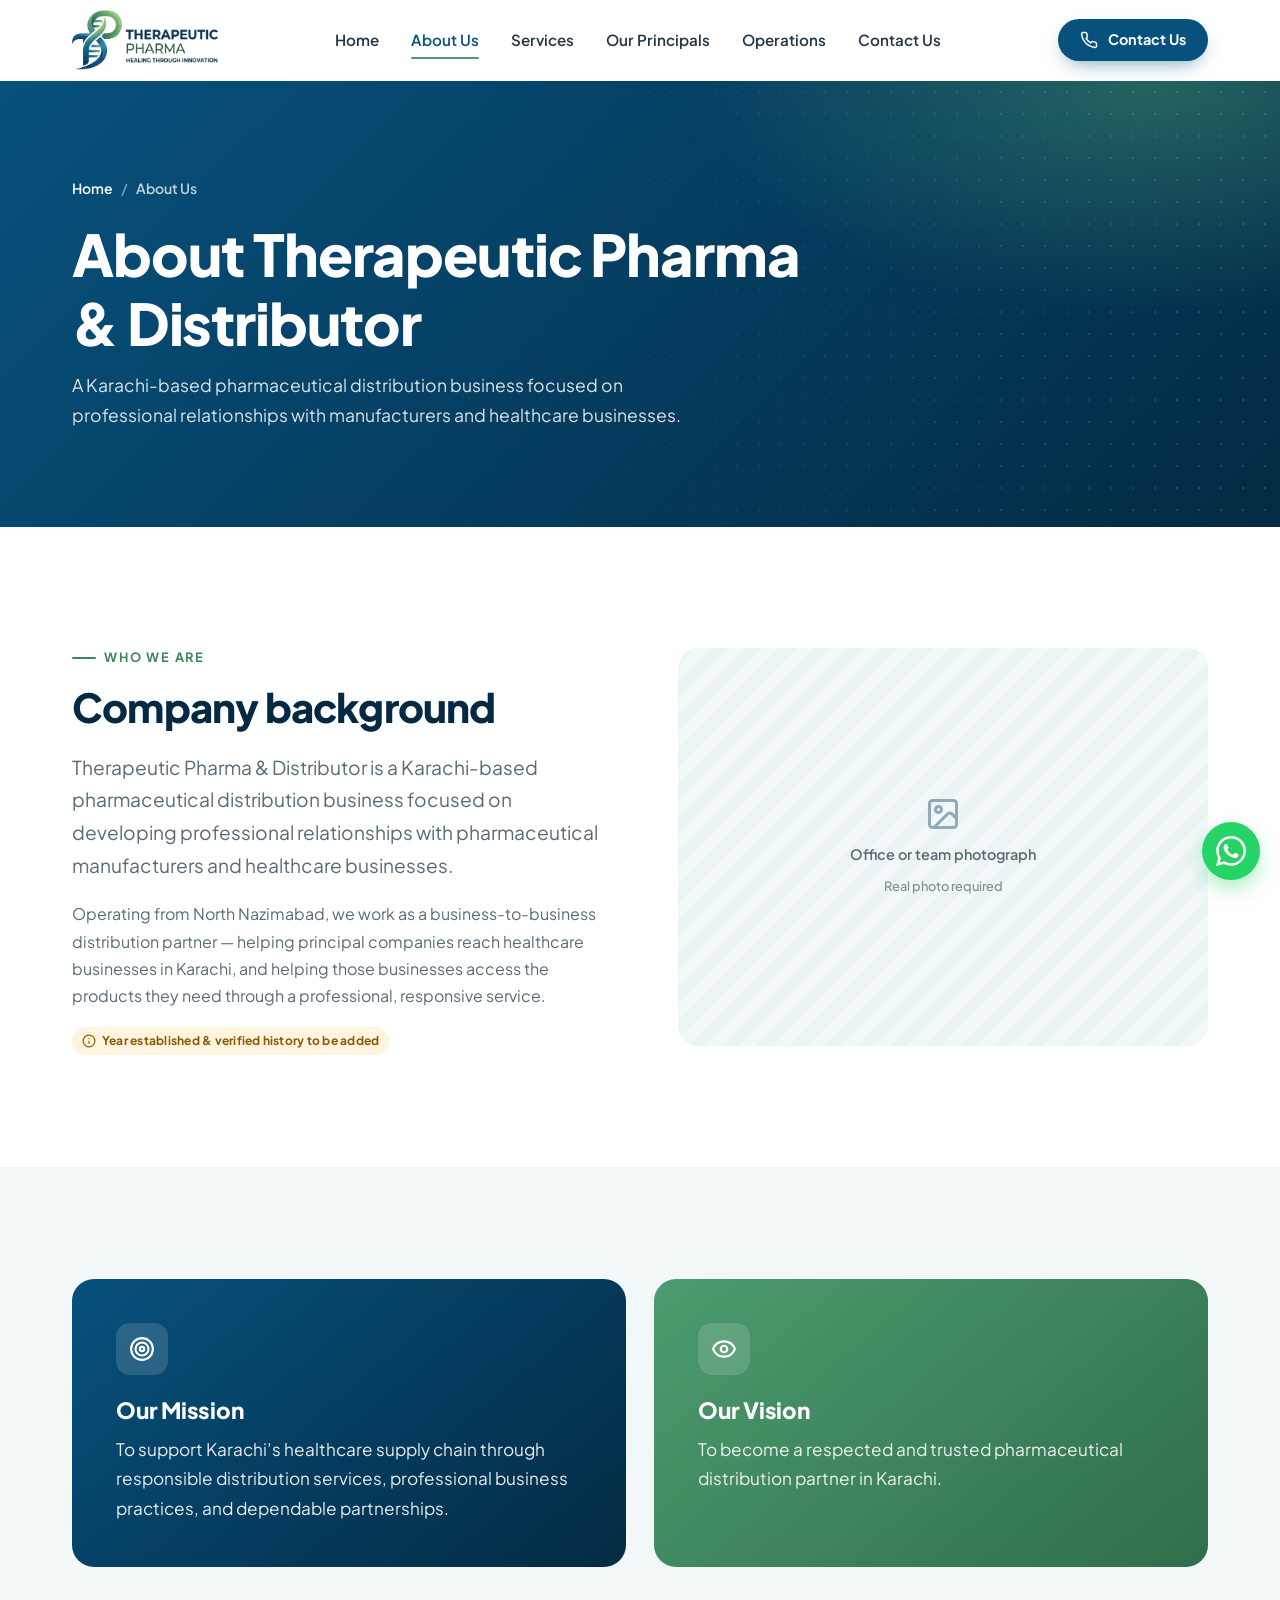
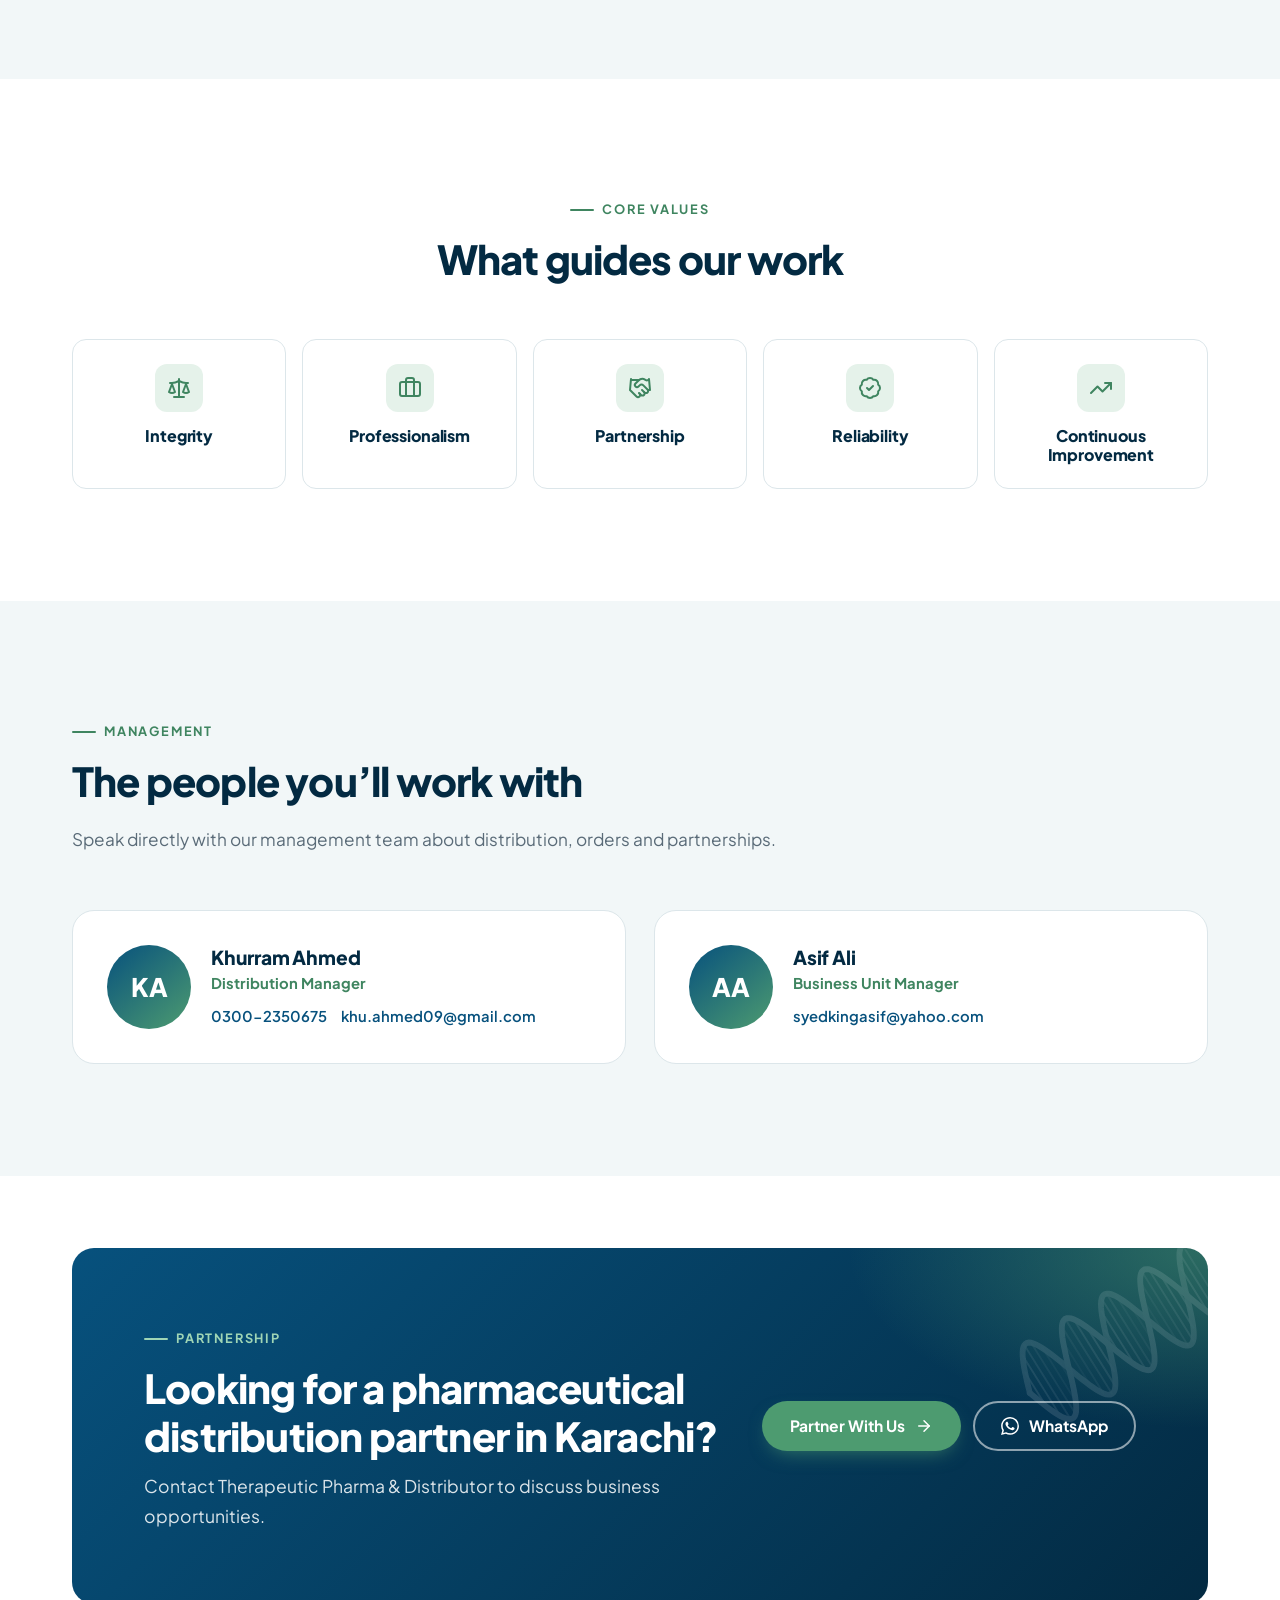
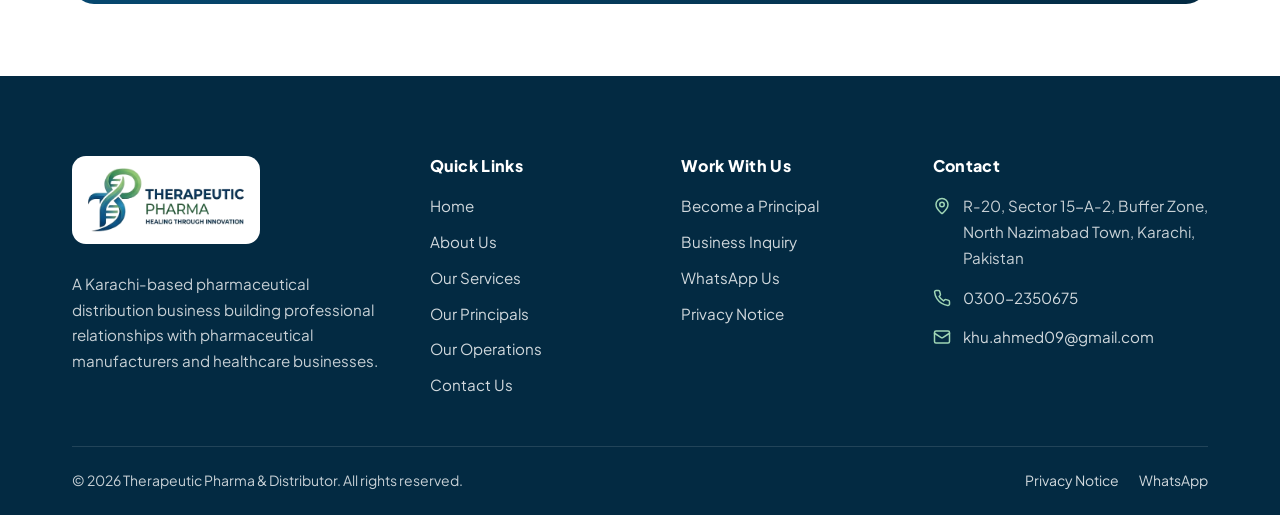
==== about.html @ 0d650dc0 "Initial website for Therapeutic Pharma & Distributor Co-Authored-By: Claude Opus 5.5 <noreply@anthro" ====
<!doctype html>
<html lang="en">
<head>
  <meta charset="utf-8">
  <meta name="viewport" content="width=device-width, initial-scale=1">
  <title>About Us | Therapeutic Pharma & Distributor</title>
  <meta name="description" content="Learn about Therapeutic Pharma & Distributor, a Karachi-based pharmaceutical distribution business — our background, mission, vision, values and management team.">
  <meta name="theme-color" content="#07517D">
  <meta property="og:type" content="website">
  <meta property="og:site_name" content="Therapeutic Pharma &amp; Distributor">
  <meta property="og:title" content="About Us | Therapeutic Pharma & Distributor">
  <meta property="og:description" content="Learn about Therapeutic Pharma & Distributor, a Karachi-based pharmaceutical distribution business — our background, mission, vision, values and management team.">
  <link rel="icon" type="image/png" href="assets/images/favicon.png">
  <link rel="apple-touch-icon" href="assets/images/apple-touch-icon.png">
  <link rel="preconnect" href="https://fonts.googleapis.com">
  <link rel="preconnect" href="https://fonts.gstatic.com" crossorigin>
  <link rel="stylesheet" href="https://fonts.googleapis.com/css2?family=Plus+Jakarta+Sans:wght@400;500;600;700;800&amp;display=swap">
  <link rel="stylesheet" href="assets/css/style.css">
  <!-- Analytics: paste the Google Analytics 4 (gtag.js) snippet here once the property is created. -->
</head>
<body>
  <a class="skip-link" href="#main">Skip to main content</a>

  <header class="site-header">
    <div class="container header-inner">
      <a class="brand" href="index.html" aria-label="Therapeutic Pharma &amp; Distributor — Home">
        <img src="assets/images/logo.png" alt="Therapeutic Pharma — Healing Through Innovation" width="402" height="165">
      </a>

      <nav class="primary-nav" id="primary-nav" aria-label="Main">
        <ul>
          <li><a href="index.html">Home</a></li>
          <li><a href="about.html" aria-current="page">About Us</a></li>
          <li><a href="services.html">Services</a></li>
          <li><a href="principals.html">Our Principals</a></li>
          <li><a href="operations.html">Operations</a></li>
          <li><a href="contact.html">Contact Us</a></li>
        </ul>
        <div class="nav-mobile-cta">
          <a class="btn btn--primary btn--block" href="contact.html"><svg viewBox="0 0 24 24" fill="none" stroke="currentColor" stroke-width="2" stroke-linecap="round" stroke-linejoin="round" aria-hidden="true" focusable="false"><path d="M22 16.92v3a2 2 0 0 1-2.18 2 19.79 19.79 0 0 1-8.63-3.07 19.5 19.5 0 0 1-6-6 19.79 19.79 0 0 1-3.07-8.67A2 2 0 0 1 4.11 2h3a2 2 0 0 1 2 1.72 12.84 12.84 0 0 0 .7 2.81 2 2 0 0 1-.45 2.11L8.09 9.91a16 16 0 0 0 6 6l1.27-1.27a2 2 0 0 1 2.11-.45 12.84 12.84 0 0 0 2.81.7A2 2 0 0 1 22 16.92z"/></svg> Contact Us</a>
        </div>
      </nav>

      <div class="header-cta">
        <a class="btn btn--primary btn--sm" href="contact.html"><svg viewBox="0 0 24 24" fill="none" stroke="currentColor" stroke-width="2" stroke-linecap="round" stroke-linejoin="round" aria-hidden="true" focusable="false"><path d="M22 16.92v3a2 2 0 0 1-2.18 2 19.79 19.79 0 0 1-8.63-3.07 19.5 19.5 0 0 1-6-6 19.79 19.79 0 0 1-3.07-8.67A2 2 0 0 1 4.11 2h3a2 2 0 0 1 2 1.72 12.84 12.84 0 0 0 .7 2.81 2 2 0 0 1-.45 2.11L8.09 9.91a16 16 0 0 0 6 6l1.27-1.27a2 2 0 0 1 2.11-.45 12.84 12.84 0 0 0 2.81.7A2 2 0 0 1 22 16.92z"/></svg> Contact Us</a>
        <button class="nav-toggle" type="button" aria-controls="primary-nav" aria-expanded="false" aria-label="Open menu"><span></span></button>
      </div>
    </div>
  </header>

  <main id="main">
    <section class="page-hero">
      <div class="container">
        <ol class="breadcrumb" aria-label="Breadcrumb">
          <li><a href="index.html">Home</a></li>
          <li aria-current="page">About Us</li>
        </ol>
        <h1>About Therapeutic Pharma &amp; Distributor</h1>
        <p>A Karachi-based pharmaceutical distribution business focused on professional relationships with manufacturers and healthcare businesses.</p>
      </div>
    </section>

    <section class="section">
      <div class="container split">
        <div class="reveal">
          <span class="eyebrow">Who We Are</span>
          <h2>Company background</h2>
          <p class="lead">Therapeutic Pharma &amp; Distributor is a Karachi-based pharmaceutical distribution business focused on developing professional relationships with pharmaceutical manufacturers and healthcare businesses.</p>
          <p class="muted">Operating from North Nazimabad, we work as a business-to-business distribution partner &mdash; helping principal companies reach healthcare businesses in Karachi, and helping those businesses access the products they need through a professional, responsive service.</p>
          <p class="muted mb-0"><!-- Add verified company history here: year established, founders, milestones. --><span class="pending-tag"><svg viewBox="0 0 24 24" fill="none" stroke="currentColor" stroke-width="2" stroke-linecap="round" stroke-linejoin="round" aria-hidden="true" focusable="false"><circle cx="12" cy="12" r="10"/><path d="M12 16v-4"/><path d="M12 8h.01"/></svg> Year established &amp; verified history to be added</span></p>
        </div>
        <div class="about-visual reveal">
          <div class="frame"><div class="placeholder placeholder--photo" role="img" aria-label="Placeholder: Office or team photograph"><svg viewBox="0 0 24 24" fill="none" stroke="currentColor" stroke-width="2" stroke-linecap="round" stroke-linejoin="round" aria-hidden="true" focusable="false"><rect width="18" height="18" x="3" y="3" rx="2"/><circle cx="9" cy="9" r="2"/><path d="m21 15-3.086-3.086a2 2 0 0 0-2.828 0L6 21"/></svg><span>Office or team photograph</span><small>Real photo required</small></div></div>
        </div>
      </div>
    </section>

    <section class="section section--soft">
      <div class="container">
        <div class="grid grid-2">
          <article class="mv-card mv-card--blue reveal">
            <div class="icon"><svg viewBox="0 0 24 24" fill="none" stroke="currentColor" stroke-width="2" stroke-linecap="round" stroke-linejoin="round" aria-hidden="true" focusable="false"><circle cx="12" cy="12" r="10"/><circle cx="12" cy="12" r="6"/><circle cx="12" cy="12" r="2"/></svg></div>
            <h3>Our Mission</h3>
            <p>To support Karachi&rsquo;s healthcare supply chain through responsible distribution services, professional business practices, and dependable partnerships.</p>
          </article>
          <article class="mv-card mv-card--green reveal">
            <div class="icon"><svg viewBox="0 0 24 24" fill="none" stroke="currentColor" stroke-width="2" stroke-linecap="round" stroke-linejoin="round" aria-hidden="true" focusable="false"><path d="M2.062 12.348a1 1 0 0 1 0-.696 10.75 10.75 0 0 1 19.876 0 1 1 0 0 1 0 .696 10.75 10.75 0 0 1-19.876 0"/><circle cx="12" cy="12" r="3"/></svg></div>
            <h3>Our Vision</h3>
            <p>To become a respected and trusted pharmaceutical distribution partner in Karachi.</p>
          </article>
        </div>
      </div>
    </section>

    <section class="section">
      <div class="container">
        <div class="section-head section-head--center reveal">
          <span class="eyebrow">Core Values</span>
          <h2>What guides our work</h2>
        </div>
        <div class="values reveal">
          <div class="value"><div class="icon"><svg viewBox="0 0 24 24" fill="none" stroke="currentColor" stroke-width="2" stroke-linecap="round" stroke-linejoin="round" aria-hidden="true" focusable="false"><path d="m16 16 3-8 3 8c-.87.65-1.92 1-3 1s-2.13-.35-3-1Z"/><path d="m2 16 3-8 3 8c-.87.65-1.92 1-3 1s-2.13-.35-3-1Z"/><path d="M7 21h10"/><path d="M12 3v18"/><path d="M3 7h2c2 0 5-1 7-2 2 1 5 2 7 2h2"/></svg></div><h3>Integrity</h3></div>
          <div class="value"><div class="icon"><svg viewBox="0 0 24 24" fill="none" stroke="currentColor" stroke-width="2" stroke-linecap="round" stroke-linejoin="round" aria-hidden="true" focusable="false"><path d="M16 20V4a2 2 0 0 0-2-2h-4a2 2 0 0 0-2 2v16"/><rect width="20" height="14" x="2" y="6" rx="2"/></svg></div><h3>Professionalism</h3></div>
          <div class="value"><div class="icon"><svg viewBox="0 0 24 24" fill="none" stroke="currentColor" stroke-width="2" stroke-linecap="round" stroke-linejoin="round" aria-hidden="true" focusable="false"><path d="m11 17 2 2a1 1 0 1 0 3-3"/><path d="m14 14 2.5 2.5a1 1 0 1 0 3-3l-3.88-3.88a3 3 0 0 0-4.24 0l-.88.88a1 1 0 1 1-3-3l2.81-2.81a5.79 5.79 0 0 1 7.06-.87l.47.28a2 2 0 0 0 1.42.25L21 4"/><path d="m21 3 1 11h-2"/><path d="M3 3 2 14l6.5 6.5a1 1 0 1 0 3-3"/><path d="M3 4h8"/></svg></div><h3>Partnership</h3></div>
          <div class="value"><div class="icon"><svg viewBox="0 0 24 24" fill="none" stroke="currentColor" stroke-width="2" stroke-linecap="round" stroke-linejoin="round" aria-hidden="true" focusable="false"><path d="M3.85 8.62a4 4 0 0 1 4.78-4.77 4 4 0 0 1 6.74 0 4 4 0 0 1 4.78 4.78 4 4 0 0 1 0 6.74 4 4 0 0 1-4.77 4.78 4 4 0 0 1-6.75 0 4 4 0 0 1-4.78-4.77 4 4 0 0 1 0-6.76Z"/><path d="m9 12 2 2 4-4"/></svg></div><h3>Reliability</h3></div>
          <div class="value"><div class="icon"><svg viewBox="0 0 24 24" fill="none" stroke="currentColor" stroke-width="2" stroke-linecap="round" stroke-linejoin="round" aria-hidden="true" focusable="false"><polyline points="22 7 13.5 15.5 8.5 10.5 2 17"/><polyline points="16 7 22 7 22 13"/></svg></div><h3>Continuous Improvement</h3></div>
        </div>
      </div>
    </section>

    <section class="section section--soft">
      <div class="container">
        <div class="section-head reveal">
          <span class="eyebrow">Management</span>
          <h2>The people you&rsquo;ll work with</h2>
          <p>Speak directly with our management team about distribution, orders and partnerships.</p>
        </div>
        <div class="grid grid-2">
          <article class="card team-card reveal">
            <div class="avatar" aria-hidden="true">KA</div>
            <div>
              <h3>Khurram Ahmed</h3>
              <p class="role">Distribution Manager</p>
              <p class="contact-line">
                <a href="tel:+923002350675">0300-2350675</a>
                <a href="mailto:khu.ahmed09@gmail.com">khu.ahmed09@gmail.com</a>
              </p>
            </div>
          </article>
          <article class="card team-card reveal">
            <div class="avatar" aria-hidden="true">AA</div>
            <div>
              <h3>Asif Ali</h3>
              <p class="role">Business Unit Manager</p>
              <p class="contact-line">
                <a href="mailto:syedkingasif@yahoo.com">syedkingasif@yahoo.com</a>
              </p>
            </div>
          </article>
        </div>
      </div>
    </section>
    <section class="section section--tight">
      <div class="container">
        <div class="cta-band reveal">
          <svg class="helix" viewBox="0 0 400 400" aria-hidden="true" focusable="false"><g transform="rotate(-32 200.0 200.0)"><line x1="40.0" y1="200.0" x2="40.0" y2="200.0" stroke="#FFFFFF" stroke-opacity="0.80" stroke-width="3" stroke-linecap="round"/><line x1="50.7" y1="230.9" x2="50.7" y2="169.1" stroke="#FFFFFF" stroke-opacity="0.77" stroke-width="3" stroke-linecap="round"/><line x1="61.3" y1="255.0" x2="61.3" y2="145.0" stroke="#FFFFFF" stroke-opacity="0.69" stroke-width="3" stroke-linecap="round"/><line x1="72.0" y1="267.2" x2="72.0" y2="132.8" stroke="#FFFFFF" stroke-opacity="0.57" stroke-width="3" stroke-linecap="round"/><line x1="82.7" y1="264.7" x2="82.7" y2="135.3" stroke="#FFFFFF" stroke-opacity="0.44" stroke-width="3" stroke-linecap="round"/><line x1="93.3" y1="248.1" x2="93.3" y2="151.9" stroke="#FFFFFF" stroke-opacity="0.33" stroke-width="3" stroke-linecap="round"/><line x1="104.0" y1="221.0" x2="104.0" y2="179.0" stroke="#FFFFFF" stroke-opacity="0.26" stroke-width="3" stroke-linecap="round"/><line x1="114.7" y1="189.4" x2="114.7" y2="210.6" stroke="#FFFFFF" stroke-opacity="0.25" stroke-width="3" stroke-linecap="round"/><line x1="125.3" y1="160.0" x2="125.3" y2="240.0" stroke="#FFFFFF" stroke-opacity="0.30" stroke-width="3" stroke-linecap="round"/><line x1="136.0" y1="139.4" x2="136.0" y2="260.6" stroke="#FFFFFF" stroke-opacity="0.40" stroke-width="3" stroke-linecap="round"/><line x1="146.7" y1="132.0" x2="146.7" y2="268.0" stroke="#FFFFFF" stroke-opacity="0.52" stroke-width="3" stroke-linecap="round"/><line x1="157.3" y1="139.4" x2="157.3" y2="260.6" stroke="#FFFFFF" stroke-opacity="0.65" stroke-width="3" stroke-linecap="round"/><line x1="168.0" y1="160.0" x2="168.0" y2="240.0" stroke="#FFFFFF" stroke-opacity="0.75" stroke-width="3" stroke-linecap="round"/><line x1="178.7" y1="189.4" x2="178.7" y2="210.6" stroke="#FFFFFF" stroke-opacity="0.80" stroke-width="3" stroke-linecap="round"/><line x1="189.3" y1="221.0" x2="189.3" y2="179.0" stroke="#FFFFFF" stroke-opacity="0.79" stroke-width="3" stroke-linecap="round"/><line x1="200.0" y1="248.1" x2="200.0" y2="151.9" stroke="#FFFFFF" stroke-opacity="0.72" stroke-width="3" stroke-linecap="round"/><line x1="210.7" y1="264.7" x2="210.7" y2="135.3" stroke="#FFFFFF" stroke-opacity="0.61" stroke-width="3" stroke-linecap="round"/><line x1="221.3" y1="267.2" x2="221.3" y2="132.8" stroke="#FFFFFF" stroke-opacity="0.48" stroke-width="3" stroke-linecap="round"/><line x1="232.0" y1="255.0" x2="232.0" y2="145.0" stroke="#FFFFFF" stroke-opacity="0.36" stroke-width="3" stroke-linecap="round"/><line x1="242.7" y1="230.9" x2="242.7" y2="169.1" stroke="#FFFFFF" stroke-opacity="0.28" stroke-width="3" stroke-linecap="round"/><line x1="253.3" y1="200.0" x2="253.3" y2="200.0" stroke="#FFFFFF" stroke-opacity="0.25" stroke-width="3" stroke-linecap="round"/><line x1="264.0" y1="169.1" x2="264.0" y2="230.9" stroke="#FFFFFF" stroke-opacity="0.28" stroke-width="3" stroke-linecap="round"/><line x1="274.7" y1="145.0" x2="274.7" y2="255.0" stroke="#FFFFFF" stroke-opacity="0.36" stroke-width="3" stroke-linecap="round"/><line x1="285.3" y1="132.8" x2="285.3" y2="267.2" stroke="#FFFFFF" stroke-opacity="0.48" stroke-width="3" stroke-linecap="round"/><line x1="296.0" y1="135.3" x2="296.0" y2="264.7" stroke="#FFFFFF" stroke-opacity="0.61" stroke-width="3" stroke-linecap="round"/><line x1="306.7" y1="151.9" x2="306.7" y2="248.1" stroke="#FFFFFF" stroke-opacity="0.72" stroke-width="3" stroke-linecap="round"/><line x1="317.3" y1="179.0" x2="317.3" y2="221.0" stroke="#FFFFFF" stroke-opacity="0.79" stroke-width="3" stroke-linecap="round"/><line x1="328.0" y1="210.6" x2="328.0" y2="189.4" stroke="#FFFFFF" stroke-opacity="0.80" stroke-width="3" stroke-linecap="round"/><line x1="338.7" y1="240.0" x2="338.7" y2="160.0" stroke="#FFFFFF" stroke-opacity="0.75" stroke-width="3" stroke-linecap="round"/><line x1="349.3" y1="260.6" x2="349.3" y2="139.4" stroke="#FFFFFF" stroke-opacity="0.65" stroke-width="3" stroke-linecap="round"/><line x1="360.0" y1="268.0" x2="360.0" y2="132.0" stroke="#FFFFFF" stroke-opacity="0.53" stroke-width="3" stroke-linecap="round"/><path d="M40.0 200.0 L42.7 192.0 L45.3 184.1 L48.0 176.5 L50.7 169.1 L53.3 162.2 L56.0 155.8 L58.7 150.1 L61.3 145.0 L64.0 140.7 L66.7 137.2 L69.3 134.6 L72.0 132.8 L74.7 132.1 L77.3 132.2 L80.0 133.3 L82.7 135.3 L85.3 138.2 L88.0 142.0 L90.7 146.6 L93.3 151.9 L96.0 157.9 L98.7 164.5 L101.3 171.5 L104.0 179.0 L106.7 186.7 L109.3 194.7 L112.0 202.7 L114.7 210.6 L117.3 218.5 L120.0 226.0 L122.7 233.2 L125.3 240.0 L128.0 246.2 L130.7 251.7 L133.3 256.5 L136.0 260.6 L138.7 263.8 L141.3 266.1 L144.0 267.5 L146.7 268.0 L149.3 267.5 L152.0 266.1 L154.7 263.8 L157.3 260.6 L160.0 256.5 L162.7 251.7 L165.3 246.2 L168.0 240.0 L170.7 233.2 L173.3 226.0 L176.0 218.5 L178.7 210.6 L181.3 202.7 L184.0 194.7 L186.7 186.7 L189.3 179.0 L192.0 171.5 L194.7 164.5 L197.3 157.9 L200.0 151.9 L202.7 146.6 L205.3 142.0 L208.0 138.2 L210.7 135.3 L213.3 133.3 L216.0 132.2 L218.7 132.1 L221.3 132.8 L224.0 134.6 L226.7 137.2 L229.3 140.7 L232.0 145.0 L234.7 150.1 L237.3 155.8 L240.0 162.2 L242.7 169.1 L245.3 176.5 L248.0 184.1 L250.7 192.0 L253.3 200.0 L256.0 208.0 L258.7 215.9 L261.3 223.5 L264.0 230.9 L266.7 237.8 L269.3 244.2 L272.0 249.9 L274.7 255.0 L277.3 259.3 L280.0 262.8 L282.7 265.4 L285.3 267.2 L288.0 267.9 L290.7 267.8 L293.3 266.7 L296.0 264.7 L298.7 261.8 L301.3 258.0 L304.0 253.4 L306.7 248.1 L309.3 242.1 L312.0 235.5 L314.7 228.5 L317.3 221.0 L320.0 213.3 L322.7 205.3 L325.3 197.3 L328.0 189.4 L330.7 181.5 L333.3 174.0 L336.0 166.8 L338.7 160.0 L341.3 153.8 L344.0 148.3 L346.7 143.5 L349.3 139.4 L352.0 136.2 L354.7 133.9 L357.3 132.5 L360.0 132.0" fill="none" stroke="#FFFFFF" stroke-opacity=".9" stroke-width="9" stroke-linecap="round"/><path d="M40.0 200.0 L42.7 208.0 L45.3 215.9 L48.0 223.5 L50.7 230.9 L53.3 237.8 L56.0 244.2 L58.7 249.9 L61.3 255.0 L64.0 259.3 L66.7 262.8 L69.3 265.4 L72.0 267.2 L74.7 267.9 L77.3 267.8 L80.0 266.7 L82.7 264.7 L85.3 261.8 L88.0 258.0 L90.7 253.4 L93.3 248.1 L96.0 242.1 L98.7 235.5 L101.3 228.5 L104.0 221.0 L106.7 213.3 L109.3 205.3 L112.0 197.3 L114.7 189.4 L117.3 181.5 L120.0 174.0 L122.7 166.8 L125.3 160.0 L128.0 153.8 L130.7 148.3 L133.3 143.5 L136.0 139.4 L138.7 136.2 L141.3 133.9 L144.0 132.5 L146.7 132.0 L149.3 132.5 L152.0 133.9 L154.7 136.2 L157.3 139.4 L160.0 143.5 L162.7 148.3 L165.3 153.8 L168.0 160.0 L170.7 166.8 L173.3 174.0 L176.0 181.5 L178.7 189.4 L181.3 197.3 L184.0 205.3 L186.7 213.3 L189.3 221.0 L192.0 228.5 L194.7 235.5 L197.3 242.1 L200.0 248.1 L202.7 253.4 L205.3 258.0 L208.0 261.8 L210.7 264.7 L213.3 266.7 L216.0 267.8 L218.7 267.9 L221.3 267.2 L224.0 265.4 L226.7 262.8 L229.3 259.3 L232.0 255.0 L234.7 249.9 L237.3 244.2 L240.0 237.8 L242.7 230.9 L245.3 223.5 L248.0 215.9 L250.7 208.0 L253.3 200.0 L256.0 192.0 L258.7 184.1 L261.3 176.5 L264.0 169.1 L266.7 162.2 L269.3 155.8 L272.0 150.1 L274.7 145.0 L277.3 140.7 L280.0 137.2 L282.7 134.6 L285.3 132.8 L288.0 132.1 L290.7 132.2 L293.3 133.3 L296.0 135.3 L298.7 138.2 L301.3 142.0 L304.0 146.6 L306.7 151.9 L309.3 157.9 L312.0 164.5 L314.7 171.5 L317.3 179.0 L320.0 186.7 L322.7 194.7 L325.3 202.7 L328.0 210.6 L330.7 218.5 L333.3 226.0 L336.0 233.2 L338.7 240.0 L341.3 246.2 L344.0 251.7 L346.7 256.5 L349.3 260.6 L352.0 263.8 L354.7 266.1 L357.3 267.5 L360.0 268.0" fill="none" stroke="#FFFFFF" stroke-width="9" stroke-linecap="round"/></g></svg>
          <div>
            <span class="eyebrow" style="color:#9FD5B5">Partnership</span>
            <h2>Looking for a pharmaceutical distribution partner in Karachi?</h2>
            <p>Contact Therapeutic Pharma &amp; Distributor to discuss business opportunities.</p>
          </div>
          <div class="actions">
            <a class="btn btn--green" href="principals.html#partner-inquiry">Partner With Us <svg viewBox="0 0 24 24" fill="none" stroke="currentColor" stroke-width="2" stroke-linecap="round" stroke-linejoin="round" aria-hidden="true" focusable="false"><path d="M5 12h14"/><path d="m12 5 7 7-7 7"/></svg></a>
            <a class="btn btn--ghost-light" href="https://wa.me/923002350675" target="_blank" rel="noopener"><svg viewBox="0 0 24 24" aria-hidden="true" focusable="false"><path fill="currentColor" d="M17.472 14.382c-.297-.149-1.758-.867-2.03-.967-.273-.099-.471-.148-.67.15-.197.297-.767.966-.94 1.164-.173.199-.347.223-.644.075-.297-.15-1.255-.463-2.39-1.475-.883-.788-1.48-1.761-1.653-2.059-.173-.297-.018-.458.13-.606.134-.133.298-.347.446-.52.149-.174.198-.298.298-.497.099-.198.05-.371-.025-.52-.075-.149-.669-1.612-.916-2.207-.242-.579-.487-.5-.669-.51-.173-.008-.371-.01-.57-.01-.198 0-.52.074-.792.372-.272.297-1.04 1.016-1.04 2.479 0 1.462 1.065 2.875 1.213 3.074.149.198 2.096 3.2 5.077 4.487.709.306 1.262.489 1.694.625.712.227 1.36.195 1.871.118.571-.085 1.758-.719 2.006-1.413.248-.694.248-1.289.173-1.413-.074-.124-.272-.198-.57-.347m-5.421 7.403h-.004a9.87 9.87 0 0 1-5.031-1.378l-.361-.214-3.741.982.998-3.648-.235-.374a9.86 9.86 0 0 1-1.51-5.26c.001-5.45 4.436-9.884 9.888-9.884 2.64 0 5.122 1.03 6.988 2.898a9.825 9.825 0 0 1 2.893 6.994c-.003 5.45-4.437 9.884-9.885 9.884m8.413-18.297A11.815 11.815 0 0 0 12.05 0C5.495 0 .16 5.335.157 11.892c0 2.096.547 4.142 1.588 5.945L.057 24l6.305-1.654a11.882 11.882 0 0 0 5.683 1.448h.005c6.554 0 11.89-5.335 11.893-11.893a11.821 11.821 0 0 0-3.48-8.413Z"/></svg> WhatsApp</a>
          </div>
        </div>
      </div>
    </section>

  </main>

  <footer class="site-footer">
    <div class="container">
      <div class="footer-grid">
        <div class="footer-brand">
          <a class="logo-chip" href="index.html" aria-label="Therapeutic Pharma &amp; Distributor — Home">
            <img src="assets/images/logo.png" alt="Therapeutic Pharma" width="402" height="165" loading="lazy">
          </a>
          <p>A Karachi-based pharmaceutical distribution business building professional relationships with pharmaceutical manufacturers and healthcare businesses.</p>
        </div>

        <div>
          <h3>Quick Links</h3>
          <ul class="footer-links">
            <li><a href="index.html">Home</a></li>
            <li><a href="about.html">About Us</a></li>
            <li><a href="services.html">Our Services</a></li>
            <li><a href="principals.html">Our Principals</a></li>
            <li><a href="operations.html">Our Operations</a></li>
            <li><a href="contact.html">Contact Us</a></li>
          </ul>
        </div>

        <div>
          <h3>Work With Us</h3>
          <ul class="footer-links">
            <li><a href="principals.html#partner-inquiry">Become a Principal</a></li>
            <li><a href="contact.html#inquiry">Business Inquiry</a></li>
            <li><a href="https://wa.me/923002350675" target="_blank" rel="noopener">WhatsApp Us</a></li>
            <li><a href="privacy.html">Privacy Notice</a></li>
          </ul>
        </div>

        <div>
          <h3>Contact</h3>
          <ul class="footer-contact">
            <li><svg viewBox="0 0 24 24" fill="none" stroke="currentColor" stroke-width="2" stroke-linecap="round" stroke-linejoin="round" aria-hidden="true" focusable="false"><path d="M20 10c0 4.993-5.539 10.193-7.399 11.799a1 1 0 0 1-1.202 0C9.539 20.193 4 14.993 4 10a8 8 0 0 1 16 0"/><circle cx="12" cy="10" r="3"/></svg><span>R-20, Sector 15-A-2, Buffer Zone,<br>North Nazimabad Town, Karachi, Pakistan</span></li>
            <li><svg viewBox="0 0 24 24" fill="none" stroke="currentColor" stroke-width="2" stroke-linecap="round" stroke-linejoin="round" aria-hidden="true" focusable="false"><path d="M22 16.92v3a2 2 0 0 1-2.18 2 19.79 19.79 0 0 1-8.63-3.07 19.5 19.5 0 0 1-6-6 19.79 19.79 0 0 1-3.07-8.67A2 2 0 0 1 4.11 2h3a2 2 0 0 1 2 1.72 12.84 12.84 0 0 0 .7 2.81 2 2 0 0 1-.45 2.11L8.09 9.91a16 16 0 0 0 6 6l1.27-1.27a2 2 0 0 1 2.11-.45 12.84 12.84 0 0 0 2.81.7A2 2 0 0 1 22 16.92z"/></svg><a href="tel:+923002350675">0300-2350675</a></li>
            <li><svg viewBox="0 0 24 24" fill="none" stroke="currentColor" stroke-width="2" stroke-linecap="round" stroke-linejoin="round" aria-hidden="true" focusable="false"><rect width="20" height="16" x="2" y="4" rx="2"/><path d="m22 7-8.97 5.7a1.94 1.94 0 0 1-2.06 0L2 7"/></svg><a href="mailto:khu.ahmed09@gmail.com">khu.ahmed09@gmail.com</a></li>
          </ul>
        </div>
      </div>

      <div class="footer-bottom">
        <p class="mb-0">&copy; <span data-year>2026</span> Therapeutic Pharma &amp; Distributor. All rights reserved.</p>
        <ul>
          <li><a href="privacy.html">Privacy Notice</a></li>
          <li><a href="https://wa.me/923002350675" target="_blank" rel="noopener">WhatsApp</a></li>
        </ul>
      </div>
    </div>
  </footer>

  <a class="wa-float" href="https://wa.me/923002350675" target="_blank" rel="noopener" aria-label="Chat with us on WhatsApp"><svg viewBox="0 0 24 24" aria-hidden="true" focusable="false"><path fill="currentColor" d="M17.472 14.382c-.297-.149-1.758-.867-2.03-.967-.273-.099-.471-.148-.67.15-.197.297-.767.966-.94 1.164-.173.199-.347.223-.644.075-.297-.15-1.255-.463-2.39-1.475-.883-.788-1.48-1.761-1.653-2.059-.173-.297-.018-.458.13-.606.134-.133.298-.347.446-.52.149-.174.198-.298.298-.497.099-.198.05-.371-.025-.52-.075-.149-.669-1.612-.916-2.207-.242-.579-.487-.5-.669-.51-.173-.008-.371-.01-.57-.01-.198 0-.52.074-.792.372-.272.297-1.04 1.016-1.04 2.479 0 1.462 1.065 2.875 1.213 3.074.149.198 2.096 3.2 5.077 4.487.709.306 1.262.489 1.694.625.712.227 1.36.195 1.871.118.571-.085 1.758-.719 2.006-1.413.248-.694.248-1.289.173-1.413-.074-.124-.272-.198-.57-.347m-5.421 7.403h-.004a9.87 9.87 0 0 1-5.031-1.378l-.361-.214-3.741.982.998-3.648-.235-.374a9.86 9.86 0 0 1-1.51-5.26c.001-5.45 4.436-9.884 9.888-9.884 2.64 0 5.122 1.03 6.988 2.898a9.825 9.825 0 0 1 2.893 6.994c-.003 5.45-4.437 9.884-9.885 9.884m8.413-18.297A11.815 11.815 0 0 0 12.05 0C5.495 0 .16 5.335.157 11.892c0 2.096.547 4.142 1.588 5.945L.057 24l6.305-1.654a11.882 11.882 0 0 0 5.683 1.448h.005c6.554 0 11.89-5.335 11.893-11.893a11.821 11.821 0 0 0-3.48-8.413Z"/></svg></a>

  <script src="assets/js/main.js" defer></script>
</body>
</html>
---- assets/css/style.css ----
/* ==========================================================================
   Therapeutic Pharma & Distributor — main stylesheet
   Brand: Medical Blue #07517D · Healthcare Green #4D9B70
          Dark Text #233746 · Soft Background #F2F7F8
   ========================================================================== */

:root {
  --blue: #07517D;
  --blue-700: #053D5F;
  --blue-900: #032A42;
  --blue-100: #E3EEF4;
  --green: #4D9B70;
  --green-600: #3F8560;
  --green-100: #E5F2EA;
  --text: #233746;
  --muted: #5A6B78;
  --soft: #F2F7F8;
  --line: #DCE6EA;
  --white: #FFFFFF;

  --font: "Plus Jakarta Sans", system-ui, -apple-system, "Segoe UI", Roboto, sans-serif;

  --radius-sm: 8px;
  --radius: 14px;
  --radius-lg: 22px;
  --shadow-sm: 0 1px 2px rgba(7, 81, 125, .06), 0 2px 8px rgba(7, 81, 125, .05);
  --shadow: 0 10px 30px -12px rgba(7, 81, 125, .22);
  --shadow-lg: 0 24px 60px -24px rgba(3, 42, 66, .35);

  --container: 1200px;
  --gutter: clamp(16px, 4vw, 32px);
  --section-y: clamp(64px, 9vw, 112px);
  --header-h: 80px;
}

/* ---------- Reset / base ---------- */
*, *::before, *::after { box-sizing: border-box; }
html { scroll-behavior: smooth; -webkit-text-size-adjust: 100%; }
@media (prefers-reduced-motion: reduce) {
  html { scroll-behavior: auto; }
  *, *::before, *::after { animation: none !important; transition: none !important; }
}
body {
  margin: 0;
  font-family: var(--font);
  font-size: 1rem;
  line-height: 1.7;
  color: var(--text);
  background: var(--white);
  -webkit-font-smoothing: antialiased;
  overflow-x: hidden;
}
img, svg { display: block; max-width: 100%; }
a { color: var(--blue); text-decoration: none; }
a:hover { color: var(--green-600); }
h1, h2, h3, h4 { margin: 0 0 .5em; line-height: 1.2; color: var(--blue-900); font-weight: 800; letter-spacing: -.02em; }
h1 { font-size: clamp(2.1rem, 4.6vw, 3.6rem); }
h2 { font-size: clamp(1.7rem, 3.2vw, 2.5rem); }
h3 { font-size: 1.2rem; letter-spacing: -.01em; }
p { margin: 0 0 1em; }
ul { margin: 0; padding: 0; }
button, input, select, textarea { font: inherit; color: inherit; }

:focus-visible { outline: 3px solid var(--green); outline-offset: 3px; border-radius: 4px; }

.skip-link {
  position: absolute; left: 16px; top: -60px; z-index: 1000;
  background: var(--blue); color: var(--white); padding: 10px 16px; border-radius: var(--radius-sm);
  font-weight: 600; transition: top .2s;
}
.skip-link:focus { top: 12px; color: var(--white); }

.sr-only {
  position: absolute !important; width: 1px; height: 1px; padding: 0; margin: -1px;
  overflow: hidden; clip: rect(0 0 0 0); white-space: nowrap; border: 0;
}

.container { width: 100%; max-width: var(--container); margin-inline: auto; padding-inline: var(--gutter); }
.section { padding-block: var(--section-y); }
.section--soft { background: var(--soft); }
.section--tight { padding-block: clamp(48px, 6vw, 72px); }

.eyebrow {
  display: inline-flex; align-items: center; gap: 8px;
  font-size: .8rem; font-weight: 700; letter-spacing: .14em; text-transform: uppercase;
  color: var(--green-600); margin-bottom: 14px;
}
.eyebrow::before { content: ""; width: 24px; height: 2px; background: currentColor; border-radius: 2px; }

.section-head { max-width: 720px; margin-bottom: clamp(36px, 5vw, 56px); }
.section-head--center { margin-inline: auto; text-align: center; }
.section-head--center .eyebrow { justify-content: center; }
.section-head p { color: var(--muted); font-size: 1.075rem; }

.lead { font-size: clamp(1.05rem, 1.6vw, 1.2rem); color: var(--muted); }

/* ---------- Buttons ---------- */
.btn {
  display: inline-flex; align-items: center; justify-content: center; gap: 10px;
  padding: 14px 26px; border-radius: 999px; border: 2px solid transparent;
  font-weight: 700; font-size: .975rem; line-height: 1.2; cursor: pointer;
  transition: background-color .2s, color .2s, border-color .2s, transform .2s, box-shadow .2s;
  white-space: nowrap;
}
.btn svg { width: 18px; height: 18px; flex: none; }
.btn:hover { transform: translateY(-1px); }
.btn--primary { background: var(--blue); color: var(--white); box-shadow: 0 8px 20px -8px rgba(7, 81, 125, .6); }
.btn--primary:hover { background: var(--blue-700); color: var(--white); }
.btn--green { background: var(--green); color: var(--white); box-shadow: 0 8px 20px -8px rgba(77, 155, 112, .7); }
.btn--green:hover { background: var(--green-600); color: var(--white); }
.btn--outline { border-color: var(--blue); color: var(--blue); background: transparent; }
.btn--outline:hover { background: var(--blue); color: var(--white); }
.btn--light { background: var(--white); color: var(--blue); }
.btn--light:hover { background: var(--green-100); color: var(--blue-900); }
.btn--ghost-light { border-color: rgba(255, 255, 255, .55); color: var(--white); }
.btn--ghost-light:hover { background: rgba(255, 255, 255, .12); color: var(--white); border-color: var(--white); }
.btn--sm { padding: 10px 20px; font-size: .9rem; }
.btn--block { width: 100%; }

.link-arrow {
  display: inline-flex; align-items: center; gap: 8px; font-weight: 700; color: var(--blue);
}
.link-arrow svg { width: 18px; height: 18px; transition: transform .2s; }
.link-arrow:hover svg { transform: translateX(4px); }

/* ---------- Header ---------- */
.site-header {
  position: sticky; top: 0; z-index: 100;
  background: rgba(255, 255, 255, .92);
  backdrop-filter: saturate(160%) blur(12px);
  -webkit-backdrop-filter: saturate(160%) blur(12px);
  border-bottom: 1px solid transparent;
  transition: border-color .25s, box-shadow .25s;
}
.site-header.is-scrolled { border-bottom-color: var(--line); box-shadow: var(--shadow-sm); }
.header-inner { display: flex; align-items: center; justify-content: space-between; gap: 24px; height: var(--header-h); }
.brand { display: inline-flex; align-items: center; flex: none; }
.brand img { height: 60px; width: auto; }

.primary-nav ul { display: flex; align-items: center; gap: 4px; list-style: none; }
.primary-nav a {
  display: block; padding: 10px 14px; border-radius: var(--radius-sm);
  font-weight: 600; font-size: .95rem; color: var(--text); position: relative;
}
.primary-nav a:hover { color: var(--blue); background: var(--soft); }
.primary-nav a[aria-current="page"] { color: var(--blue); }
.primary-nav a[aria-current="page"]::after {
  content: ""; position: absolute; left: 14px; right: 14px; bottom: 4px; height: 2px;
  background: var(--green); border-radius: 2px;
}
.header-cta { display: flex; align-items: center; gap: 12px; }

.nav-toggle {
  display: none; width: 46px; height: 46px; border-radius: var(--radius-sm);
  border: 1px solid var(--line); background: var(--white); cursor: pointer;
  align-items: center; justify-content: center;
}
.nav-toggle span, .nav-toggle span::before, .nav-toggle span::after {
  display: block; width: 20px; height: 2px; background: var(--blue-900); border-radius: 2px;
  position: relative; transition: transform .25s, background-color .25s;
}
.nav-toggle span::before, .nav-toggle span::after { content: ""; position: absolute; left: 0; }
.nav-toggle span::before { top: -6px; }
.nav-toggle span::after { top: 6px; }
.nav-toggle[aria-expanded="true"] span { background: transparent; }
.nav-toggle[aria-expanded="true"] span::before { transform: translateY(6px) rotate(45deg); }
.nav-toggle[aria-expanded="true"] span::after { transform: translateY(-6px) rotate(-45deg); }
.nav-mobile-cta { display: none; }

@media (max-width: 1080px) {
  .nav-toggle { display: inline-flex; }
  .header-cta .btn { display: none; }
  .primary-nav {
    position: fixed; inset: var(--header-h) 0 auto 0;
    background: var(--white); border-bottom: 1px solid var(--line); box-shadow: var(--shadow);
    padding: 12px var(--gutter) 24px;
    max-height: calc(100vh - var(--header-h)); overflow-y: auto;
    transform: translateY(-8px); opacity: 0; visibility: hidden;
    transition: opacity .2s, transform .2s, visibility .2s;
  }
  .primary-nav.is-open { transform: none; opacity: 1; visibility: visible; }
  .primary-nav ul { flex-direction: column; align-items: stretch; gap: 2px; }
  .primary-nav a { padding: 14px 12px; font-size: 1.05rem; }
  .primary-nav a[aria-current="page"] { background: var(--soft); }
  .primary-nav a[aria-current="page"]::after { left: 0; right: auto; top: 12px; bottom: 12px; width: 3px; height: auto; }
  .nav-mobile-cta { display: block; margin-top: 16px; }
}
@media (max-width: 480px) {
  :root { --header-h: 70px; }
  .brand img { height: 42px; }
}

/* ---------- Hero ---------- */
.hero {
  position: relative; overflow: hidden;
  background:
    radial-gradient(1100px 520px at 88% -10%, rgba(77, 155, 112, .18), transparent 60%),
    radial-gradient(900px 600px at -10% 110%, rgba(7, 81, 125, .12), transparent 60%),
    var(--soft);
  padding-block: clamp(56px, 8vw, 104px) clamp(64px, 9vw, 120px);
}
.hero-grid { display: grid; grid-template-columns: 1.05fr .95fr; gap: clamp(32px, 5vw, 72px); align-items: center; }
.hero h1 { margin-bottom: 20px; }
.hero h1 .accent { color: var(--green); }
.hero .lead { max-width: 560px; margin-bottom: 32px; }
.hero-actions { display: flex; flex-wrap: wrap; gap: 14px; }
.hero-note {
  display: flex; align-items: center; gap: 10px; margin-top: 36px;
  font-size: .925rem; color: var(--muted); font-weight: 500;
}
.hero-note svg { width: 20px; height: 20px; color: var(--green); flex: none; }

.hero-visual { position: relative; aspect-ratio: 1 / 1; max-width: 520px; width: 100%; justify-self: center; }
.hero-visual .orb {
  position: absolute; inset: 6%; border-radius: 50%;
  background: linear-gradient(145deg, var(--blue) 0%, var(--blue-900) 100%);
  box-shadow: var(--shadow-lg);
  overflow: hidden;
}
.hero-visual .orb svg { position: absolute; inset: 0; width: 100%; height: 100%; }
.hero-card {
  position: absolute; display: flex; align-items: center; gap: 12px;
  background: var(--white); border-radius: var(--radius); padding: 14px 18px;
  box-shadow: var(--shadow); font-weight: 700; font-size: .92rem; color: var(--blue-900);
  animation: float 6s ease-in-out infinite;
}
.hero-card small { display: block; font-weight: 500; color: var(--muted); font-size: .8rem; }
.hero-card .ic {
  width: 40px; height: 40px; border-radius: 10px; display: grid; place-items: center; flex: none;
  background: var(--green-100); color: var(--green-600);
}
.hero-card .ic svg { width: 22px; height: 22px; }
.hero-card--a { left: -4%; top: 16%; }
.hero-card--b { right: -4%; bottom: 14%; animation-delay: -3s; }
.hero-card--b .ic { background: var(--blue-100); color: var(--blue); }
@keyframes float { 0%, 100% { transform: translateY(0); } 50% { transform: translateY(-10px); } }

@media (max-width: 920px) {
  .hero-grid { grid-template-columns: 1fr; }
  .hero-visual { max-width: 420px; }
}
@media (max-width: 480px) {
  .hero-card { padding: 10px 12px; font-size: .82rem; }
  .hero-card .ic { width: 34px; height: 34px; }
  .hero-card--a { left: 0; }
  .hero-card--b { right: 0; }
}

/* ---------- Page hero (inner pages) ---------- */
.page-hero {
  position: relative; overflow: hidden; color: var(--white);
  background:
    radial-gradient(700px 360px at 90% 0%, rgba(77, 155, 112, .45), transparent 65%),
    linear-gradient(135deg, var(--blue) 0%, var(--blue-900) 100%);
  padding-block: clamp(56px, 8vw, 96px);
}
.page-hero::after {
  content: ""; position: absolute; inset: 0; pointer-events: none; opacity: .14;
  background-image: radial-gradient(rgba(255, 255, 255, .9) 1px, transparent 1px);
  background-size: 22px 22px;
  mask-image: linear-gradient(90deg, transparent 30%, #000 100%);
  -webkit-mask-image: linear-gradient(90deg, transparent 30%, #000 100%);
}
.page-hero .container { position: relative; z-index: 1; }
.page-hero h1 { color: var(--white); max-width: 760px; margin-bottom: 14px; }
.page-hero p { color: rgba(255, 255, 255, .85); max-width: 640px; font-size: 1.1rem; margin: 0; }
.breadcrumb { display: flex; flex-wrap: wrap; gap: 8px; list-style: none; padding: 0; margin: 0 0 18px; font-size: .875rem; font-weight: 600; }
.breadcrumb li { color: rgba(255, 255, 255, .75); }
.breadcrumb li + li::before { content: "/"; margin-right: 8px; color: rgba(255, 255, 255, .45); }
.breadcrumb a { color: var(--white); }
.breadcrumb a:hover { color: #BFE3CD; }

/* ---------- Grids & cards ---------- */
.grid { display: grid; gap: clamp(18px, 2.4vw, 28px); }
.grid-2 { grid-template-columns: repeat(2, minmax(0, 1fr)); }
.grid-3 { grid-template-columns: repeat(3, minmax(0, 1fr)); }
.grid-4 { grid-template-columns: repeat(4, minmax(0, 1fr)); }
@media (max-width: 1000px) { .grid-4 { grid-template-columns: repeat(2, minmax(0, 1fr)); } }
@media (max-width: 860px) { .grid-3 { grid-template-columns: repeat(2, minmax(0, 1fr)); } }
@media (max-width: 640px) { .grid-2, .grid-3, .grid-4 { grid-template-columns: 1fr; } }

.card {
  background: var(--white); border: 1px solid var(--line); border-radius: var(--radius-lg);
  padding: clamp(24px, 3vw, 34px); height: 100%;
  transition: transform .25s, box-shadow .25s, border-color .25s;
}
.card:hover { transform: translateY(-4px); box-shadow: var(--shadow); border-color: transparent; }
.card h3 { margin-bottom: 10px; }
.card p { color: var(--muted); margin: 0; }
.card .icon {
  width: 56px; height: 56px; border-radius: 14px; display: grid; place-items: center;
  background: var(--blue-100); color: var(--blue); margin-bottom: 22px;
}
.card .icon svg { width: 28px; height: 28px; }
.card--green .icon { background: var(--green-100); color: var(--green-600); }
.card .num {
  font-size: .8rem; font-weight: 800; letter-spacing: .12em; color: var(--green-600); margin-bottom: 14px; display: block;
}

.feature-list { list-style: none; display: grid; gap: 12px; margin-top: 18px; }
.feature-list li { display: flex; gap: 12px; align-items: flex-start; color: var(--text); }
.feature-list svg { width: 22px; height: 22px; color: var(--green); flex: none; margin-top: 2px; }

/* ---------- Split layout ---------- */
.split { display: grid; grid-template-columns: 1fr 1fr; gap: clamp(32px, 6vw, 80px); align-items: center; }
.split--reverse > :first-child { order: 2; }
@media (max-width: 900px) {
  .split { grid-template-columns: 1fr; }
  .split--reverse > :first-child { order: 0; }
}

.about-visual { position: relative; }
.about-visual .frame {
  border-radius: var(--radius-lg); overflow: hidden; aspect-ratio: 4 / 3;
  background: linear-gradient(135deg, var(--blue-100), var(--green-100));
}
.about-visual .badge {
  position: absolute; right: -12px; bottom: -22px; max-width: 260px;
  background: var(--green); color: var(--white); border-radius: var(--radius);
  padding: 18px 22px; box-shadow: var(--shadow); font-weight: 700; line-height: 1.4;
}
.about-visual .badge small { display: block; font-weight: 500; opacity: .9; margin-top: 4px; }
@media (max-width: 520px) { .about-visual .badge { position: static; margin-top: 16px; max-width: none; } }

/* ---------- Placeholders (content to be supplied before launch) ---------- */
.placeholder {
  position: relative; display: flex; flex-direction: column; align-items: center; justify-content: center;
  gap: 10px; text-align: center; padding: 24px;
  border: 2px dashed #B9CCD5; border-radius: var(--radius-lg);
  background:
    repeating-linear-gradient(135deg, rgba(7, 81, 125, .025) 0 12px, transparent 12px 24px),
    var(--soft);
  color: var(--muted); font-size: .9rem; font-weight: 600; min-height: 160px; height: 100%;
}
.placeholder svg { width: 36px; height: 36px; color: #8FAAB8; }
.placeholder small { font-weight: 500; font-size: .8rem; color: #7B8C97; }
.placeholder--photo { aspect-ratio: 4 / 3; min-height: 0; }
.placeholder--wide { aspect-ratio: 16 / 9; min-height: 0; }
.placeholder--tall { aspect-ratio: 3 / 4; min-height: 0; }
.about-visual .frame .placeholder { border-radius: 0; border: 0; }

.pending-tag {
  display: inline-flex; align-items: center; gap: 6px; padding: 4px 10px; border-radius: 999px;
  background: #FFF4E0; color: #8A5A00; font-size: .75rem; font-weight: 700; letter-spacing: .02em;
  vertical-align: middle;
}
.pending-tag svg { width: 14px; height: 14px; flex: none; }

/* ---------- Principals ---------- */
.logo-grid { display: grid; grid-template-columns: repeat(4, minmax(0, 1fr)); gap: 18px; }
@media (max-width: 760px) { .logo-grid { grid-template-columns: repeat(2, minmax(0, 1fr)); } }
.logo-tile {
  display: flex; align-items: center; justify-content: center; aspect-ratio: 3 / 2;
  background: var(--white); border: 1px solid var(--line); border-radius: var(--radius);
  padding: 20px; transition: box-shadow .25s, border-color .25s;
}
.logo-tile:hover { box-shadow: var(--shadow-sm); border-color: #C7D8DF; }
.logo-tile img { max-height: 64px; width: auto; object-fit: contain; filter: grayscale(100%); opacity: .8; transition: filter .25s, opacity .25s; }
.logo-tile:hover img { filter: none; opacity: 1; }
.logo-tile.placeholder { min-height: 0; height: auto; border-radius: var(--radius); font-size: .82rem; padding: 12px; }
.logo-tile.placeholder svg { width: 28px; height: 28px; }

/* ---------- Process / steps ---------- */
.steps { list-style: none; display: grid; grid-template-columns: repeat(5, minmax(0, 1fr)); gap: 18px; counter-reset: step; position: relative; }
.steps::before {
  content: ""; position: absolute; top: 31px; left: 10%; right: 10%; height: 2px;
  background: repeating-linear-gradient(90deg, var(--green) 0 8px, transparent 8px 16px);
}
.step { position: relative; text-align: center; padding: 0 6px; }
.step .dot {
  width: 64px; height: 64px; margin: 0 auto 18px; border-radius: 50%; display: grid; place-items: center;
  background: var(--white); border: 2px solid var(--green); color: var(--blue); position: relative; z-index: 1;
  box-shadow: 0 0 0 8px var(--soft);
}
.section:not(.section--soft) .step .dot { box-shadow: 0 0 0 8px var(--white); }
.step .dot svg { width: 28px; height: 28px; }
.step h3 { font-size: 1.05rem; margin-bottom: 6px; }
.step p { font-size: .925rem; color: var(--muted); margin: 0; }
@media (max-width: 900px) {
  .steps { grid-template-columns: 1fr; gap: 0; }
  .steps::before { top: 0; bottom: 0; left: 31px; right: auto; width: 2px; height: auto;
    background: repeating-linear-gradient(180deg, var(--green) 0 8px, transparent 8px 16px); }
  .step { display: grid; grid-template-columns: 64px 1fr; gap: 20px; text-align: left; padding: 0 0 28px; }
  .step .dot { margin: 0; }
  .step h3 { margin-top: 8px; }
}

/* ---------- Values ---------- */
.values { display: grid; grid-template-columns: repeat(5, minmax(0, 1fr)); gap: 16px; }
.value {
  background: var(--white); border: 1px solid var(--line); border-radius: var(--radius);
  padding: 24px 18px; text-align: center;
}
.value .icon { width: 48px; height: 48px; margin: 0 auto 14px; border-radius: 12px; display: grid; place-items: center; background: var(--green-100); color: var(--green-600); }
.value .icon svg { width: 24px; height: 24px; }
.value h3 { font-size: 1rem; margin: 0; }
@media (max-width: 1000px) { .values { grid-template-columns: repeat(3, minmax(0, 1fr)); } }
@media (max-width: 600px) { .values { grid-template-columns: repeat(2, minmax(0, 1fr)); } }

/* ---------- Mission / vision ---------- */
.mv-card {
  border-radius: var(--radius-lg); padding: clamp(28px, 4vw, 44px); height: 100%;
  color: var(--white); position: relative; overflow: hidden;
}
.mv-card h3 { color: var(--white); font-size: 1.4rem; }
.mv-card p { color: rgba(255, 255, 255, .9); font-size: 1.075rem; margin: 0; }
.mv-card--blue { background: linear-gradient(140deg, var(--blue), var(--blue-900)); }
.mv-card--green { background: linear-gradient(140deg, var(--green), #2F6E4C); }
.mv-card .icon { width: 52px; height: 52px; border-radius: 14px; display: grid; place-items: center; background: rgba(255, 255, 255, .14); margin-bottom: 22px; }
.mv-card .icon svg { width: 26px; height: 26px; }

/* ---------- Team ---------- */
.team-card { display: flex; gap: 20px; align-items: center; }
.avatar {
  width: 84px; height: 84px; border-radius: 50%; flex: none; display: grid; place-items: center;
  font-weight: 800; font-size: 1.6rem; color: var(--white);
  background: linear-gradient(140deg, var(--blue), var(--green));
}
.team-card h3 { margin-bottom: 2px; }
.team-card .role { color: var(--green-600); font-weight: 700; font-size: .925rem; margin-bottom: 8px; }
.team-card .contact-line { font-size: .925rem; color: var(--muted); display: flex; flex-wrap: wrap; gap: 4px 14px; }
.team-card .contact-line a { color: var(--blue); font-weight: 600; word-break: break-all; }
@media (max-width: 420px) { .team-card { flex-direction: column; align-items: flex-start; } }

/* ---------- Gallery ---------- */
.gallery { display: grid; grid-template-columns: 2fr 1fr 1fr; grid-auto-rows: 220px; gap: 18px; }
.gallery > :first-child { grid-row: span 2; }
.gallery .placeholder { min-height: 0; }
@media (max-width: 760px) {
  .gallery { grid-template-columns: 1fr 1fr; grid-auto-rows: 170px; }
  .gallery > :first-child { grid-column: span 2; grid-row: span 1; }
}

/* ---------- CTA band ---------- */
.cta-band {
  position: relative; overflow: hidden; border-radius: var(--radius-lg);
  padding: clamp(36px, 6vw, 72px);
  background:
    radial-gradient(600px 300px at 100% 0%, rgba(77, 155, 112, .55), transparent 60%),
    linear-gradient(135deg, var(--blue) 0%, var(--blue-900) 100%);
  color: var(--white);
  display: grid; grid-template-columns: 1.4fr auto; gap: 32px; align-items: center;
}
.cta-band h2 { color: var(--white); margin-bottom: 12px; }
.cta-band p { color: rgba(255, 255, 255, .86); font-size: 1.1rem; margin: 0; max-width: 620px; }
.cta-band .actions { display: flex; flex-wrap: wrap; gap: 12px; }
.cta-band .helix { position: absolute; right: -40px; top: -40px; width: 260px; opacity: .12; pointer-events: none; }
@media (max-width: 860px) { .cta-band { grid-template-columns: 1fr; } }

/* ---------- Notice ---------- */
.notice {
  display: flex; gap: 14px; align-items: flex-start;
  background: var(--blue-100); border-left: 4px solid var(--blue); border-radius: var(--radius-sm);
  padding: 16px 20px; color: var(--blue-900); font-size: .95rem;
}
.notice svg { width: 22px; height: 22px; flex: none; margin-top: 2px; color: var(--blue); }
.notice p { margin: 0; }

/* ---------- Forms ---------- */
.form-card {
  background: var(--white); border-radius: var(--radius-lg); border: 1px solid var(--line);
  padding: clamp(24px, 4vw, 44px); box-shadow: var(--shadow);
}
.form-grid { display: grid; grid-template-columns: 1fr 1fr; gap: 18px 20px; }
.form-grid .full { grid-column: 1 / -1; }
@media (max-width: 600px) { .form-grid { grid-template-columns: 1fr; } }
.field label { display: block; font-weight: 700; font-size: .9rem; margin-bottom: 8px; color: var(--blue-900); }
.field label .req { color: #B42318; margin-left: 2px; }
.field input, .field select, .field textarea {
  width: 100%; padding: 13px 16px; border: 1.5px solid var(--line); border-radius: 10px;
  background: var(--white); transition: border-color .2s, box-shadow .2s; font-size: 1rem;
}
.field textarea { min-height: 150px; resize: vertical; }
.field select {
  appearance: none; -webkit-appearance: none; padding-right: 44px;
  background-image: url("data:image/svg+xml,%3Csvg xmlns='http://www.w3.org/2000/svg' width='20' height='20' viewBox='0 0 24 24' fill='none' stroke='%2307517D' stroke-width='2.5' stroke-linecap='round' stroke-linejoin='round'%3E%3Cpath d='m6 9 6 6 6-6'/%3E%3C/svg%3E");
  background-repeat: no-repeat; background-position: right 14px center;
}
.field input:hover, .field select:hover, .field textarea:hover { border-color: #B9CCD5; }
.field input:focus, .field select:focus, .field textarea:focus {
  outline: none; border-color: var(--blue); box-shadow: 0 0 0 4px rgba(7, 81, 125, .12);
}
.field.has-error input, .field.has-error select, .field.has-error textarea { border-color: #B42318; }
.field .error { display: none; color: #B42318; font-size: .85rem; font-weight: 600; margin-top: 6px; }
.field.has-error .error { display: block; }
.hp-field { position: absolute !important; left: -9999px !important; width: 1px; height: 1px; overflow: hidden; }
.form-consent { font-size: .85rem; color: var(--muted); margin: 0; }
.form-actions { display: flex; flex-wrap: wrap; align-items: center; gap: 16px; justify-content: space-between; }
.form-status {
  display: none; margin-top: 18px; padding: 14px 18px; border-radius: 10px; font-weight: 600; font-size: .95rem;
}
.form-status.is-success { display: block; background: var(--green-100); color: #24573A; }
.form-status.is-error { display: block; background: #FDECEA; color: #8C1D13; }

/* ---------- Contact ---------- */
.contact-list { list-style: none; display: grid; gap: 18px; }
.contact-item { display: flex; gap: 16px; align-items: flex-start; }
.contact-item .icon {
  width: 48px; height: 48px; border-radius: 12px; display: grid; place-items: center; flex: none;
  background: var(--blue-100); color: var(--blue);
}
.contact-item .icon svg { width: 22px; height: 22px; }
.contact-item h3 { font-size: 1rem; margin-bottom: 2px; }
.contact-item p, .contact-item a { margin: 0; color: var(--muted); word-break: break-word; }
.contact-item a { color: var(--blue); font-weight: 600; }
.map-wrap { border-radius: var(--radius-lg); overflow: hidden; border: 1px solid var(--line); aspect-ratio: 16 / 7; min-height: 320px; background: var(--soft); }
.map-wrap iframe { width: 100%; height: 100%; border: 0; display: block; }

/* ---------- Prose (privacy etc.) ---------- */
.prose { max-width: 780px; }
.prose h2 { font-size: 1.5rem; margin-top: 1.8em; }
.prose ul { padding-left: 1.3em; margin-bottom: 1em; }
.prose li { margin-bottom: .4em; }

/* ---------- Footer ---------- */
.site-footer { background: var(--blue-900); color: rgba(255, 255, 255, .78); padding-top: clamp(56px, 7vw, 80px); font-size: .95rem; }
.footer-grid { display: grid; grid-template-columns: 1.5fr 1fr 1fr 1.3fr; gap: 40px; padding-bottom: 48px; }
.footer-brand .logo-chip { display: inline-block; background: var(--white); border-radius: var(--radius); padding: 12px 16px; margin-bottom: 20px; }
.footer-brand .logo-chip img { height: 64px; width: auto; }
.footer-brand p { max-width: 340px; }
.site-footer h3 { color: var(--white); font-size: 1rem; letter-spacing: .02em; margin-bottom: 18px; }
.footer-links { list-style: none; display: grid; gap: 10px; }
.site-footer a { color: rgba(255, 255, 255, .82); }
.site-footer a:hover { color: #9FD5B5; }
.footer-contact { list-style: none; display: grid; gap: 14px; }
.footer-contact li { display: flex; gap: 12px; align-items: flex-start; }
.footer-contact svg { width: 18px; height: 18px; flex: none; margin-top: 4px; color: #9FD5B5; }
.footer-contact a { word-break: break-all; }
.footer-bottom {
  border-top: 1px solid rgba(255, 255, 255, .12); padding-block: 22px;
  display: flex; flex-wrap: wrap; gap: 12px 24px; justify-content: space-between; font-size: .875rem;
}
.footer-bottom ul { list-style: none; display: flex; gap: 20px; }
@media (max-width: 960px) { .footer-grid { grid-template-columns: 1fr 1fr; } }
@media (max-width: 560px) { .footer-grid { grid-template-columns: 1fr; } }

/* ---------- WhatsApp floating button ---------- */
.wa-float {
  position: fixed; right: 20px; bottom: 20px; z-index: 90;
  width: 58px; height: 58px; border-radius: 50%; display: grid; place-items: center;
  background: #25D366; color: var(--white); box-shadow: 0 10px 24px -6px rgba(37, 211, 102, .6);
  transition: transform .2s;
}
.wa-float:hover { transform: scale(1.07); color: var(--white); }
.wa-float svg { width: 30px; height: 30px; }

/* ---------- Reveal on scroll ---------- */
.js .reveal { opacity: 0; transform: translateY(18px); transition: opacity .6s ease, transform .6s ease; }
.js .reveal.is-visible { opacity: 1; transform: none; }

/* ---------- Utilities ---------- */
.text-center { text-align: center; }
.mt-0 { margin-top: 0; }
.mt-lg { margin-top: clamp(32px, 4vw, 48px); }
.mb-0 { margin-bottom: 0; }
.muted { color: var(--muted); }
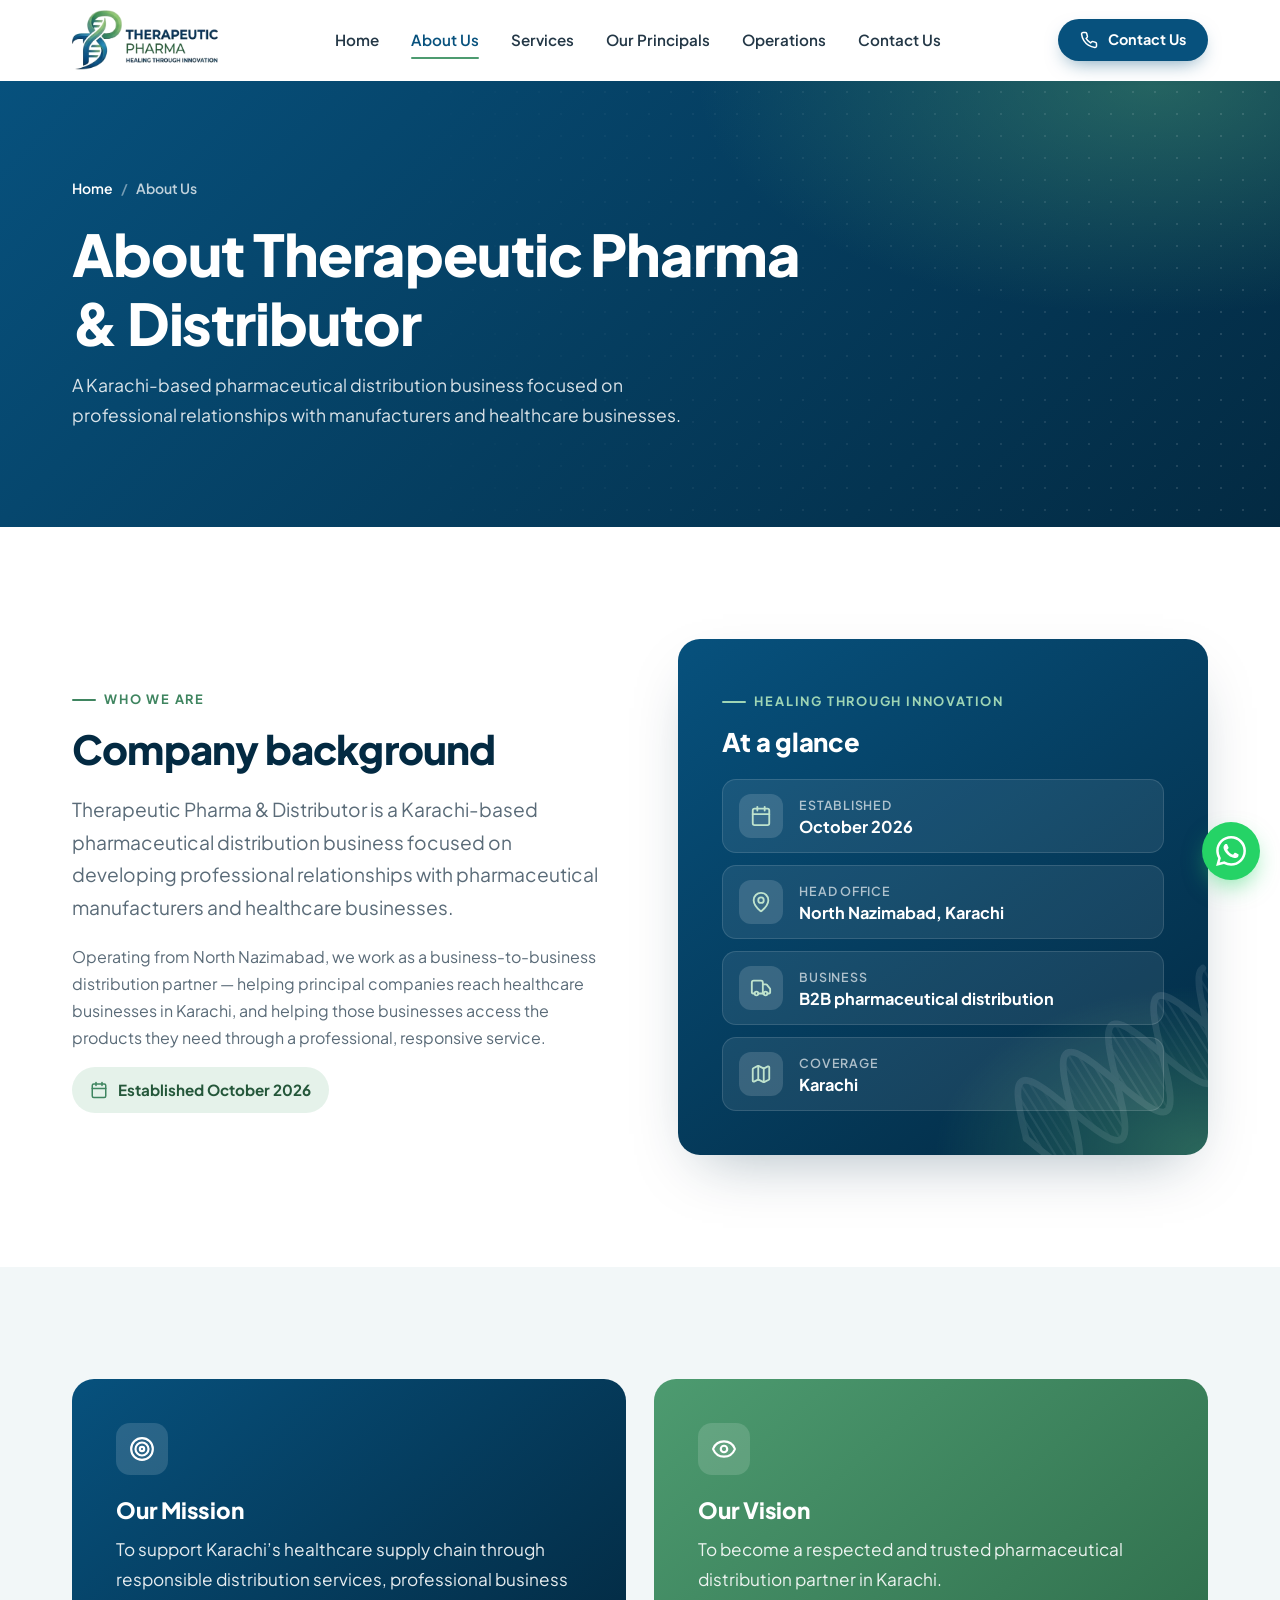
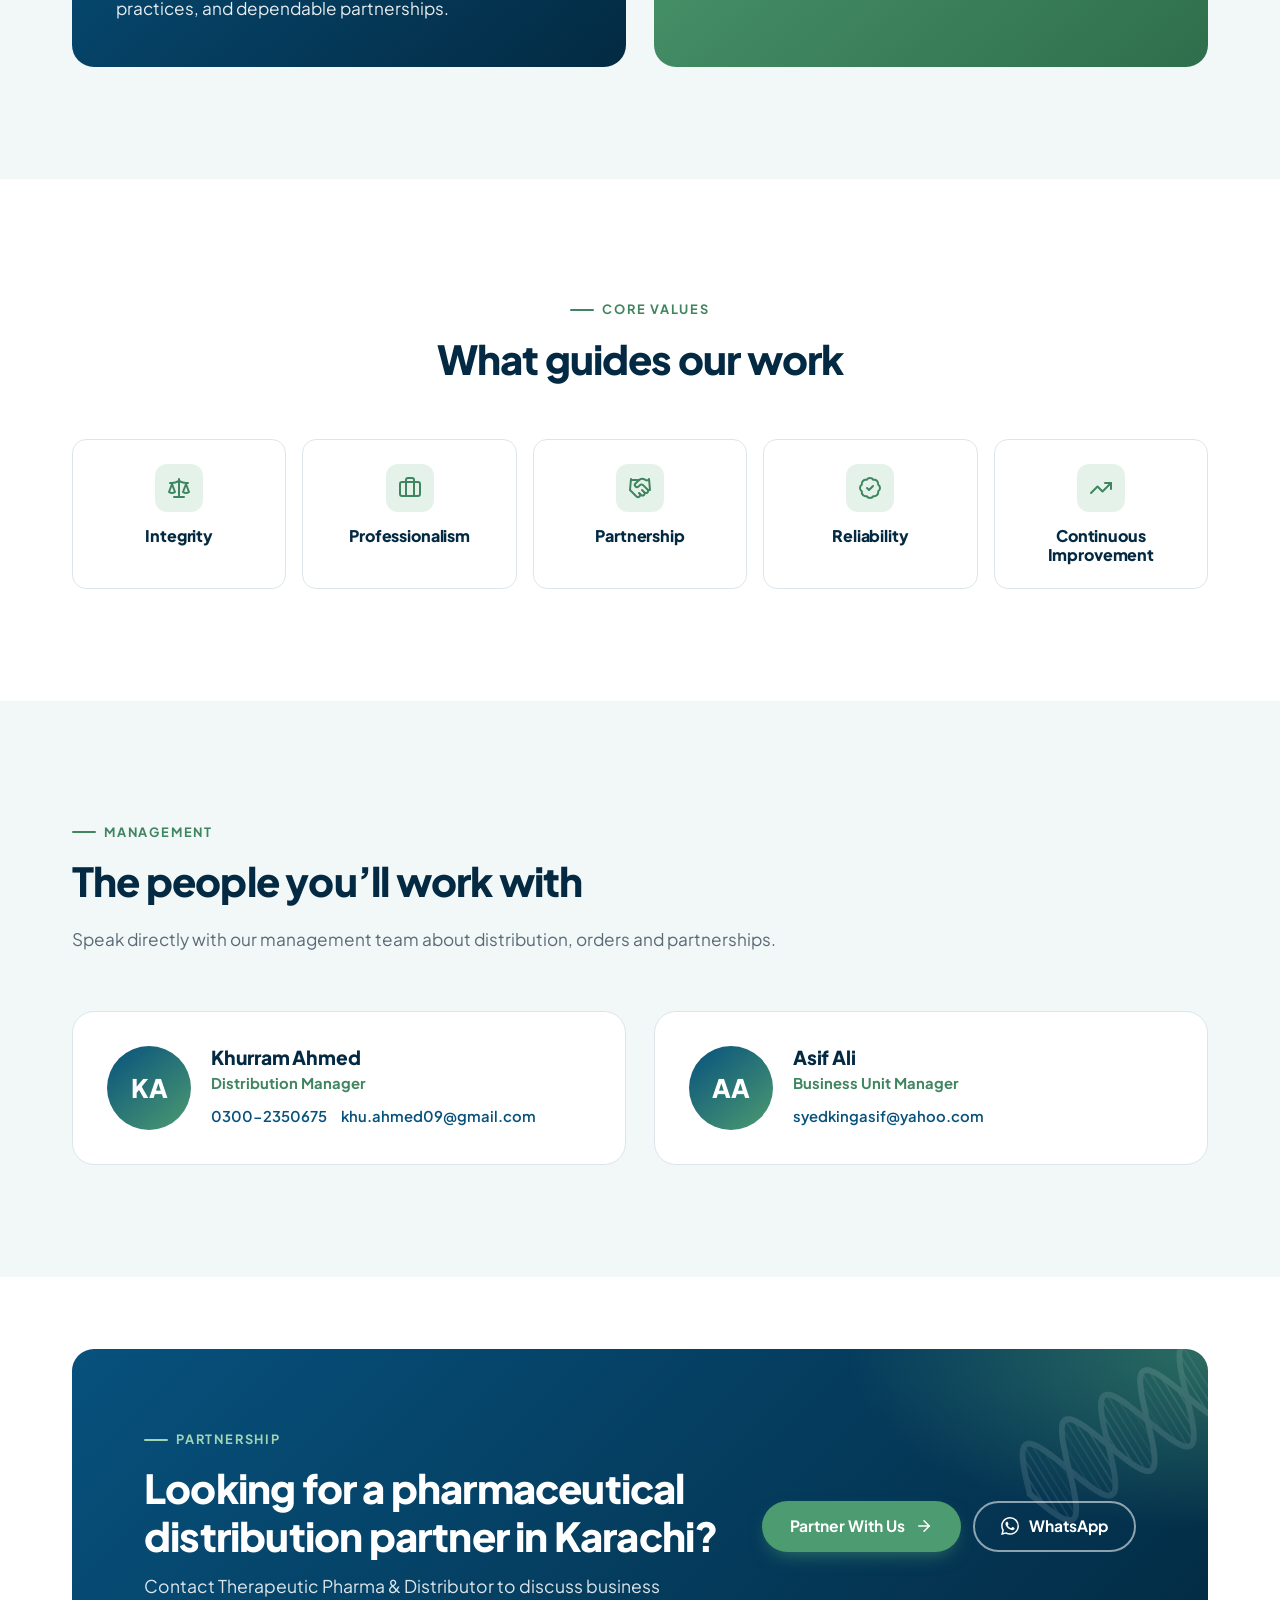
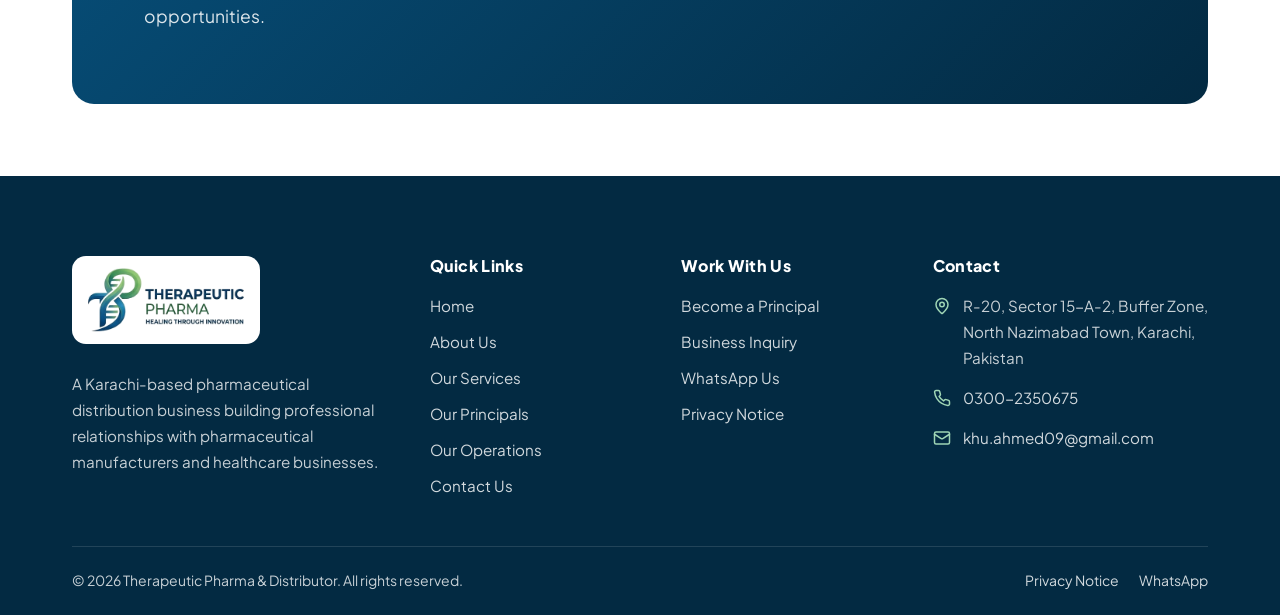
==== commit 47859e01: "Add hCaptcha spam protection to inquiry forms" ====
--- a/about.html
+++ b/about.html
@@ -67,10 +67,19 @@
           <h2>Company background</h2>
           <p class="lead">Therapeutic Pharma &amp; Distributor is a Karachi-based pharmaceutical distribution business focused on developing professional relationships with pharmaceutical manufacturers and healthcare businesses.</p>
           <p class="muted">Operating from North Nazimabad, we work as a business-to-business distribution partner &mdash; helping principal companies reach healthcare businesses in Karachi, and helping those businesses access the products they need through a professional, responsive service.</p>
-          <p class="muted mb-0"><!-- Add verified company history here: year established, founders, milestones. --><span class="pending-tag"><svg viewBox="0 0 24 24" fill="none" stroke="currentColor" stroke-width="2" stroke-linecap="round" stroke-linejoin="round" aria-hidden="true" focusable="false"><circle cx="12" cy="12" r="10"/><path d="M12 16v-4"/><path d="M12 8h.01"/></svg> Year established &amp; verified history to be added</span></p>
-        </div>
-        <div class="about-visual reveal">
-          <div class="frame"><div class="placeholder placeholder--photo" role="img" aria-label="Placeholder: Office or team photograph"><svg viewBox="0 0 24 24" fill="none" stroke="currentColor" stroke-width="2" stroke-linecap="round" stroke-linejoin="round" aria-hidden="true" focusable="false"><rect width="18" height="18" x="3" y="3" rx="2"/><circle cx="9" cy="9" r="2"/><path d="m21 15-3.086-3.086a2 2 0 0 0-2.828 0L6 21"/></svg><span>Office or team photograph</span><small>Real photo required</small></div></div>
+          <p class="est-tag mb-0"><svg viewBox="0 0 24 24" fill="none" stroke="currentColor" stroke-width="2" stroke-linecap="round" stroke-linejoin="round" aria-hidden="true" focusable="false"><path d="M8 2v4"/><path d="M16 2v4"/><rect width="18" height="18" x="3" y="4" rx="2"/><path d="M3 10h18"/></svg> Established October 2026</p>
+        </div>
+        <!-- Photos hidden until good-quality real photos are available. See README > Photos. -->
+        <div class="glance reveal">
+          <svg class="glance-helix" viewBox="0 0 400 400" aria-hidden="true" focusable="false"><g transform="rotate(-32 200.0 200.0)"><line x1="40.0" y1="200.0" x2="40.0" y2="200.0" stroke="#FFFFFF" stroke-opacity="0.80" stroke-width="3" stroke-linecap="round"/><line x1="50.7" y1="230.9" x2="50.7" y2="169.1" stroke="#FFFFFF" stroke-opacity="0.77" stroke-width="3" stroke-linecap="round"/><line x1="61.3" y1="255.0" x2="61.3" y2="145.0" stroke="#FFFFFF" stroke-opacity="0.69" stroke-width="3" stroke-linecap="round"/><line x1="72.0" y1="267.2" x2="72.0" y2="132.8" stroke="#FFFFFF" stroke-opacity="0.57" stroke-width="3" stroke-linecap="round"/><line x1="82.7" y1="264.7" x2="82.7" y2="135.3" stroke="#FFFFFF" stroke-opacity="0.44" stroke-width="3" stroke-linecap="round"/><line x1="93.3" y1="248.1" x2="93.3" y2="151.9" stroke="#FFFFFF" stroke-opacity="0.33" stroke-width="3" stroke-linecap="round"/><line x1="104.0" y1="221.0" x2="104.0" y2="179.0" stroke="#FFFFFF" stroke-opacity="0.26" stroke-width="3" stroke-linecap="round"/><line x1="114.7" y1="189.4" x2="114.7" y2="210.6" stroke="#FFFFFF" stroke-opacity="0.25" stroke-width="3" stroke-linecap="round"/><line x1="125.3" y1="160.0" x2="125.3" y2="240.0" stroke="#FFFFFF" stroke-opacity="0.30" stroke-width="3" stroke-linecap="round"/><line x1="136.0" y1="139.4" x2="136.0" y2="260.6" stroke="#FFFFFF" stroke-opacity="0.40" stroke-width="3" stroke-linecap="round"/><line x1="146.7" y1="132.0" x2="146.7" y2="268.0" stroke="#FFFFFF" stroke-opacity="0.52" stroke-width="3" stroke-linecap="round"/><line x1="157.3" y1="139.4" x2="157.3" y2="260.6" stroke="#FFFFFF" stroke-opacity="0.65" stroke-width="3" stroke-linecap="round"/><line x1="168.0" y1="160.0" x2="168.0" y2="240.0" stroke="#FFFFFF" stroke-opacity="0.75" stroke-width="3" stroke-linecap="round"/><line x1="178.7" y1="189.4" x2="178.7" y2="210.6" stroke="#FFFFFF" stroke-opacity="0.80" stroke-width="3" stroke-linecap="round"/><line x1="189.3" y1="221.0" x2="189.3" y2="179.0" stroke="#FFFFFF" stroke-opacity="0.79" stroke-width="3" stroke-linecap="round"/><line x1="200.0" y1="248.1" x2="200.0" y2="151.9" stroke="#FFFFFF" stroke-opacity="0.72" stroke-width="3" stroke-linecap="round"/><line x1="210.7" y1="264.7" x2="210.7" y2="135.3" stroke="#FFFFFF" stroke-opacity="0.61" stroke-width="3" stroke-linecap="round"/><line x1="221.3" y1="267.2" x2="221.3" y2="132.8" stroke="#FFFFFF" stroke-opacity="0.48" stroke-width="3" stroke-linecap="round"/><line x1="232.0" y1="255.0" x2="232.0" y2="145.0" stroke="#FFFFFF" stroke-opacity="0.36" stroke-width="3" stroke-linecap="round"/><line x1="242.7" y1="230.9" x2="242.7" y2="169.1" stroke="#FFFFFF" stroke-opacity="0.28" stroke-width="3" stroke-linecap="round"/><line x1="253.3" y1="200.0" x2="253.3" y2="200.0" stroke="#FFFFFF" stroke-opacity="0.25" stroke-width="3" stroke-linecap="round"/><line x1="264.0" y1="169.1" x2="264.0" y2="230.9" stroke="#FFFFFF" stroke-opacity="0.28" stroke-width="3" stroke-linecap="round"/><line x1="274.7" y1="145.0" x2="274.7" y2="255.0" stroke="#FFFFFF" stroke-opacity="0.36" stroke-width="3" stroke-linecap="round"/><line x1="285.3" y1="132.8" x2="285.3" y2="267.2" stroke="#FFFFFF" stroke-opacity="0.48" stroke-width="3" stroke-linecap="round"/><line x1="296.0" y1="135.3" x2="296.0" y2="264.7" stroke="#FFFFFF" stroke-opacity="0.61" stroke-width="3" stroke-linecap="round"/><line x1="306.7" y1="151.9" x2="306.7" y2="248.1" stroke="#FFFFFF" stroke-opacity="0.72" stroke-width="3" stroke-linecap="round"/><line x1="317.3" y1="179.0" x2="317.3" y2="221.0" stroke="#FFFFFF" stroke-opacity="0.79" stroke-width="3" stroke-linecap="round"/><line x1="328.0" y1="210.6" x2="328.0" y2="189.4" stroke="#FFFFFF" stroke-opacity="0.80" stroke-width="3" stroke-linecap="round"/><line x1="338.7" y1="240.0" x2="338.7" y2="160.0" stroke="#FFFFFF" stroke-opacity="0.75" stroke-width="3" stroke-linecap="round"/><line x1="349.3" y1="260.6" x2="349.3" y2="139.4" stroke="#FFFFFF" stroke-opacity="0.65" stroke-width="3" stroke-linecap="round"/><line x1="360.0" y1="268.0" x2="360.0" y2="132.0" stroke="#FFFFFF" stroke-opacity="0.53" stroke-width="3" stroke-linecap="round"/><path d="M40.0 200.0 L42.7 192.0 L45.3 184.1 L48.0 176.5 L50.7 169.1 L53.3 162.2 L56.0 155.8 L58.7 150.1 L61.3 145.0 L64.0 140.7 L66.7 137.2 L69.3 134.6 L72.0 132.8 L74.7 132.1 L77.3 132.2 L80.0 133.3 L82.7 135.3 L85.3 138.2 L88.0 142.0 L90.7 146.6 L93.3 151.9 L96.0 157.9 L98.7 164.5 L101.3 171.5 L104.0 179.0 L106.7 186.7 L109.3 194.7 L112.0 202.7 L114.7 210.6 L117.3 218.5 L120.0 226.0 L122.7 233.2 L125.3 240.0 L128.0 246.2 L130.7 251.7 L133.3 256.5 L136.0 260.6 L138.7 263.8 L141.3 266.1 L144.0 267.5 L146.7 268.0 L149.3 267.5 L152.0 266.1 L154.7 263.8 L157.3 260.6 L160.0 256.5 L162.7 251.7 L165.3 246.2 L168.0 240.0 L170.7 233.2 L173.3 226.0 L176.0 218.5 L178.7 210.6 L181.3 202.7 L184.0 194.7 L186.7 186.7 L189.3 179.0 L192.0 171.5 L194.7 164.5 L197.3 157.9 L200.0 151.9 L202.7 146.6 L205.3 142.0 L208.0 138.2 L210.7 135.3 L213.3 133.3 L216.0 132.2 L218.7 132.1 L221.3 132.8 L224.0 134.6 L226.7 137.2 L229.3 140.7 L232.0 145.0 L234.7 150.1 L237.3 155.8 L240.0 162.2 L242.7 169.1 L245.3 176.5 L248.0 184.1 L250.7 192.0 L253.3 200.0 L256.0 208.0 L258.7 215.9 L261.3 223.5 L264.0 230.9 L266.7 237.8 L269.3 244.2 L272.0 249.9 L274.7 255.0 L277.3 259.3 L280.0 262.8 L282.7 265.4 L285.3 267.2 L288.0 267.9 L290.7 267.8 L293.3 266.7 L296.0 264.7 L298.7 261.8 L301.3 258.0 L304.0 253.4 L306.7 248.1 L309.3 242.1 L312.0 235.5 L314.7 228.5 L317.3 221.0 L320.0 213.3 L322.7 205.3 L325.3 197.3 L328.0 189.4 L330.7 181.5 L333.3 174.0 L336.0 166.8 L338.7 160.0 L341.3 153.8 L344.0 148.3 L346.7 143.5 L349.3 139.4 L352.0 136.2 L354.7 133.9 L357.3 132.5 L360.0 132.0" fill="none" stroke="#FFFFFF" stroke-opacity=".9" stroke-width="9" stroke-linecap="round"/><path d="M40.0 200.0 L42.7 208.0 L45.3 215.9 L48.0 223.5 L50.7 230.9 L53.3 237.8 L56.0 244.2 L58.7 249.9 L61.3 255.0 L64.0 259.3 L66.7 262.8 L69.3 265.4 L72.0 267.2 L74.7 267.9 L77.3 267.8 L80.0 266.7 L82.7 264.7 L85.3 261.8 L88.0 258.0 L90.7 253.4 L93.3 248.1 L96.0 242.1 L98.7 235.5 L101.3 228.5 L104.0 221.0 L106.7 213.3 L109.3 205.3 L112.0 197.3 L114.7 189.4 L117.3 181.5 L120.0 174.0 L122.7 166.8 L125.3 160.0 L128.0 153.8 L130.7 148.3 L133.3 143.5 L136.0 139.4 L138.7 136.2 L141.3 133.9 L144.0 132.5 L146.7 132.0 L149.3 132.5 L152.0 133.9 L154.7 136.2 L157.3 139.4 L160.0 143.5 L162.7 148.3 L165.3 153.8 L168.0 160.0 L170.7 166.8 L173.3 174.0 L176.0 181.5 L178.7 189.4 L181.3 197.3 L184.0 205.3 L186.7 213.3 L189.3 221.0 L192.0 228.5 L194.7 235.5 L197.3 242.1 L200.0 248.1 L202.7 253.4 L205.3 258.0 L208.0 261.8 L210.7 264.7 L213.3 266.7 L216.0 267.8 L218.7 267.9 L221.3 267.2 L224.0 265.4 L226.7 262.8 L229.3 259.3 L232.0 255.0 L234.7 249.9 L237.3 244.2 L240.0 237.8 L242.7 230.9 L245.3 223.5 L248.0 215.9 L250.7 208.0 L253.3 200.0 L256.0 192.0 L258.7 184.1 L261.3 176.5 L264.0 169.1 L266.7 162.2 L269.3 155.8 L272.0 150.1 L274.7 145.0 L277.3 140.7 L280.0 137.2 L282.7 134.6 L285.3 132.8 L288.0 132.1 L290.7 132.2 L293.3 133.3 L296.0 135.3 L298.7 138.2 L301.3 142.0 L304.0 146.6 L306.7 151.9 L309.3 157.9 L312.0 164.5 L314.7 171.5 L317.3 179.0 L320.0 186.7 L322.7 194.7 L325.3 202.7 L328.0 210.6 L330.7 218.5 L333.3 226.0 L336.0 233.2 L338.7 240.0 L341.3 246.2 L344.0 251.7 L346.7 256.5 L349.3 260.6 L352.0 263.8 L354.7 266.1 L357.3 267.5 L360.0 268.0" fill="none" stroke="#FFFFFF" stroke-width="9" stroke-linecap="round"/></g></svg>
+          <span class="eyebrow">Healing Through Innovation</span>
+          <h3>At a glance</h3>
+          <ul class="glance-list">
+            <li><span class="ic"><svg viewBox="0 0 24 24" fill="none" stroke="currentColor" stroke-width="2" stroke-linecap="round" stroke-linejoin="round" aria-hidden="true" focusable="false"><path d="M8 2v4"/><path d="M16 2v4"/><rect width="18" height="18" x="3" y="4" rx="2"/><path d="M3 10h18"/></svg></span><div><small>Established</small><strong>October 2026</strong></div></li>
+            <li><span class="ic"><svg viewBox="0 0 24 24" fill="none" stroke="currentColor" stroke-width="2" stroke-linecap="round" stroke-linejoin="round" aria-hidden="true" focusable="false"><path d="M20 10c0 4.993-5.539 10.193-7.399 11.799a1 1 0 0 1-1.202 0C9.539 20.193 4 14.993 4 10a8 8 0 0 1 16 0"/><circle cx="12" cy="10" r="3"/></svg></span><div><small>Head office</small><strong>North Nazimabad, Karachi</strong></div></li>
+            <li><span class="ic"><svg viewBox="0 0 24 24" fill="none" stroke="currentColor" stroke-width="2" stroke-linecap="round" stroke-linejoin="round" aria-hidden="true" focusable="false"><path d="M14 18V6a2 2 0 0 0-2-2H4a2 2 0 0 0-2 2v11a1 1 0 0 0 1 1h2"/><path d="M15 18H9"/><path d="M19 18h2a1 1 0 0 0 1-1v-3.65a1 1 0 0 0-.22-.624l-3.48-4.35A1 1 0 0 0 17.52 8H14"/><circle cx="17" cy="18" r="2"/><circle cx="7" cy="18" r="2"/></svg></span><div><small>Business</small><strong>B2B pharmaceutical distribution</strong></div></li>
+            <li><span class="ic"><svg viewBox="0 0 24 24" fill="none" stroke="currentColor" stroke-width="2" stroke-linecap="round" stroke-linejoin="round" aria-hidden="true" focusable="false"><path d="M14.106 5.553a2 2 0 0 0 1.788 0l3.659-1.83A1 1 0 0 1 21 4.619v12.764a1 1 0 0 1-.553.894l-4.553 2.277a2 2 0 0 1-1.788 0l-4.212-2.106a2 2 0 0 0-1.788 0l-3.659 1.83A1 1 0 0 1 3 19.381V6.618a1 1 0 0 1 .553-.894l4.553-2.277a2 2 0 0 1 1.788 0z"/><path d="M15 5.764v15"/><path d="M9 3.236v15"/></svg></span><div><small>Coverage</small><strong>Karachi</strong></div></li>
+          </ul>
         </div>
       </div>
     </section>
--- a/assets/css/style.css
+++ b/assets/css/style.css
@@ -322,6 +322,31 @@
 .about-visual .badge small { display: block; font-weight: 500; opacity: .9; margin-top: 4px; }
 @media (max-width: 520px) { .about-visual .badge { position: static; margin-top: 16px; max-width: none; } }
 
+/* ---------- "At a glance" brand panel ---------- */
+.glance {
+  position: relative; overflow: hidden; border-radius: var(--radius-lg);
+  padding: clamp(28px, 4vw, 44px); color: var(--white);
+  background:
+    radial-gradient(420px 260px at 100% 100%, rgba(77, 155, 112, .55), transparent 65%),
+    linear-gradient(145deg, var(--blue) 0%, var(--blue-900) 100%);
+  box-shadow: var(--shadow-lg);
+}
+.glance .eyebrow { color: #9FD5B5; }
+.glance h3 { color: var(--white); font-size: 1.6rem; margin-bottom: 22px; }
+.glance-helix { position: absolute; right: -70px; bottom: -70px; width: 300px; opacity: .1; pointer-events: none; }
+.glance-list { list-style: none; display: grid; gap: 12px; position: relative; }
+.glance-list li {
+  display: flex; align-items: center; gap: 16px; padding: 14px 16px;
+  background: rgba(255, 255, 255, .08); border: 1px solid rgba(255, 255, 255, .12); border-radius: var(--radius);
+}
+.glance-list .ic {
+  width: 44px; height: 44px; border-radius: 12px; flex: none; display: grid; place-items: center;
+  background: rgba(255, 255, 255, .14); color: #BFE3CD;
+}
+.glance-list .ic svg { width: 22px; height: 22px; }
+.glance-list small { display: block; font-size: .78rem; font-weight: 600; letter-spacing: .06em; text-transform: uppercase; color: rgba(255, 255, 255, .65); }
+.glance-list strong { display: block; font-size: 1.02rem; line-height: 1.35; }
+
 /* ---------- Placeholders (content to be supplied before launch) ---------- */
 .placeholder {
   position: relative; display: flex; flex-direction: column; align-items: center; justify-content: center;
@@ -345,6 +370,11 @@
   vertical-align: middle;
 }
 .pending-tag svg { width: 14px; height: 14px; flex: none; }
+.est-tag {
+  display: inline-flex; align-items: center; gap: 10px; padding: 10px 18px; border-radius: 999px;
+  background: var(--green-100); color: #24573A; font-weight: 700; font-size: .95rem;
+}
+.est-tag svg { width: 18px; height: 18px; flex: none; color: var(--green-600); }
 
 /* ---------- Principals ---------- */
 .logo-grid { display: grid; grid-template-columns: repeat(4, minmax(0, 1fr)); gap: 18px; }
@@ -483,6 +513,10 @@
 .field.has-error input, .field.has-error select, .field.has-error textarea { border-color: #B42318; }
 .field .error { display: none; color: #B42318; font-size: .85rem; font-weight: 600; margin-top: 6px; }
 .field.has-error .error { display: block; }
+.captcha-wrap .h-captcha { min-height: 78px; }
+.captcha-wrap.has-error .h-captcha iframe { outline: 2px solid #B42318; outline-offset: 2px; border-radius: 4px; }
+.captcha-wrap.has-error .error { display: block; }
+@media (max-width: 380px) { .captcha-wrap .h-captcha { transform: scale(.88); transform-origin: left top; } }
 .hp-field { position: absolute !important; left: -9999px !important; width: 1px; height: 1px; overflow: hidden; }
 .form-consent { font-size: .85rem; color: var(--muted); margin: 0; }
 .form-actions { display: flex; flex-wrap: wrap; align-items: center; gap: 16px; justify-content: space-between; }
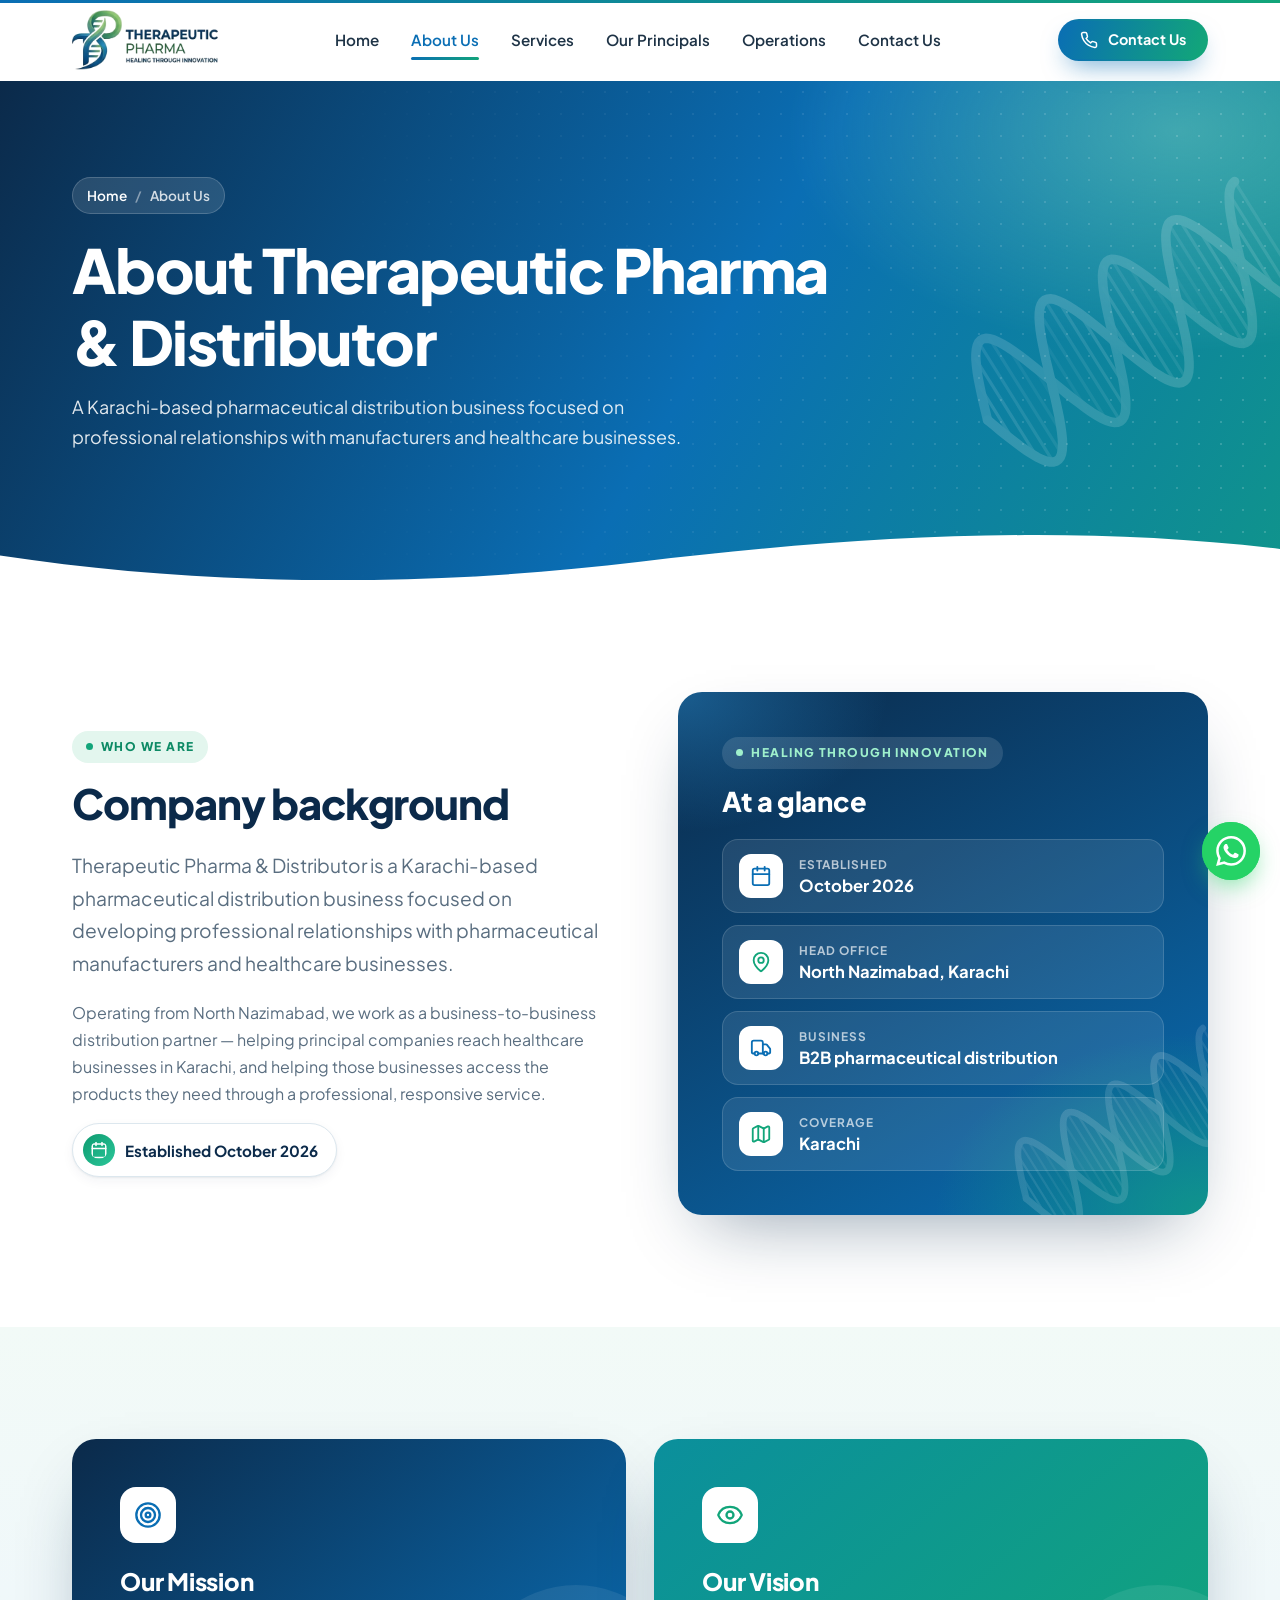
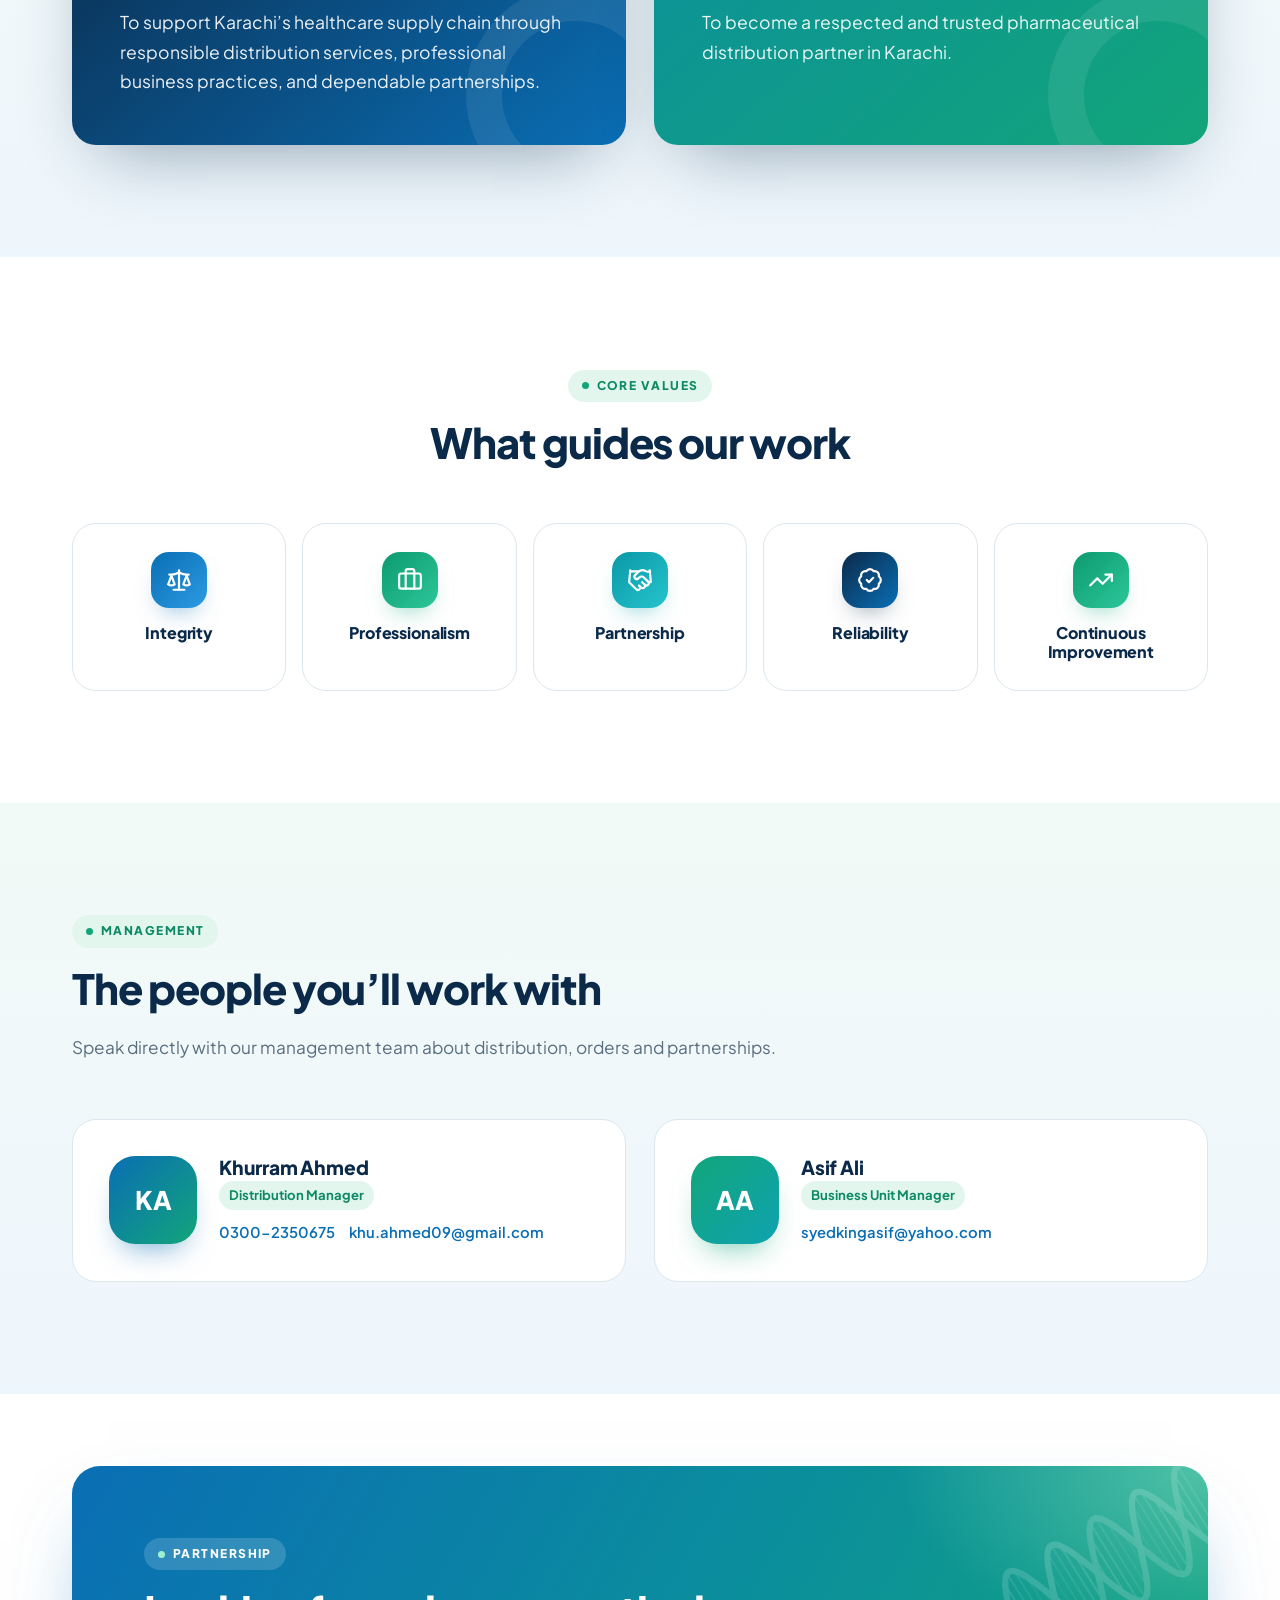
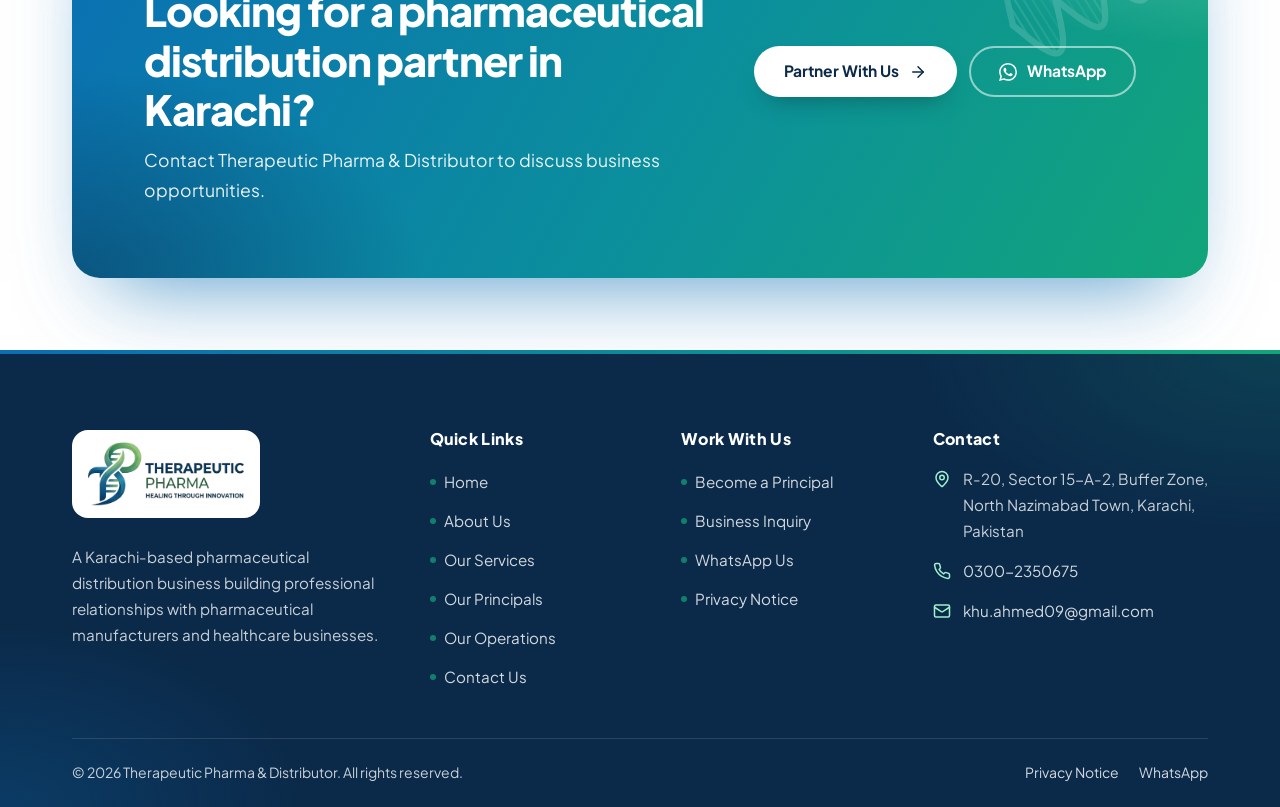
==== commit 9d87b214: "Redesign with fresh and vibrant colour theme" ====
--- a/about.html
+++ b/about.html
@@ -50,6 +50,8 @@
 
   <main id="main">
     <section class="page-hero">
+      <svg class="hero-helix" viewBox="0 0 400 400" aria-hidden="true" focusable="false"><g transform="rotate(-32 200.0 200.0)"><line x1="40.0" y1="200.0" x2="40.0" y2="200.0" stroke="#FFFFFF" stroke-opacity="0.80" stroke-width="3" stroke-linecap="round"/><line x1="50.7" y1="230.9" x2="50.7" y2="169.1" stroke="#FFFFFF" stroke-opacity="0.77" stroke-width="3" stroke-linecap="round"/><line x1="61.3" y1="255.0" x2="61.3" y2="145.0" stroke="#FFFFFF" stroke-opacity="0.69" stroke-width="3" stroke-linecap="round"/><line x1="72.0" y1="267.2" x2="72.0" y2="132.8" stroke="#FFFFFF" stroke-opacity="0.57" stroke-width="3" stroke-linecap="round"/><line x1="82.7" y1="264.7" x2="82.7" y2="135.3" stroke="#FFFFFF" stroke-opacity="0.44" stroke-width="3" stroke-linecap="round"/><line x1="93.3" y1="248.1" x2="93.3" y2="151.9" stroke="#FFFFFF" stroke-opacity="0.33" stroke-width="3" stroke-linecap="round"/><line x1="104.0" y1="221.0" x2="104.0" y2="179.0" stroke="#FFFFFF" stroke-opacity="0.26" stroke-width="3" stroke-linecap="round"/><line x1="114.7" y1="189.4" x2="114.7" y2="210.6" stroke="#FFFFFF" stroke-opacity="0.25" stroke-width="3" stroke-linecap="round"/><line x1="125.3" y1="160.0" x2="125.3" y2="240.0" stroke="#FFFFFF" stroke-opacity="0.30" stroke-width="3" stroke-linecap="round"/><line x1="136.0" y1="139.4" x2="136.0" y2="260.6" stroke="#FFFFFF" stroke-opacity="0.40" stroke-width="3" stroke-linecap="round"/><line x1="146.7" y1="132.0" x2="146.7" y2="268.0" stroke="#FFFFFF" stroke-opacity="0.52" stroke-width="3" stroke-linecap="round"/><line x1="157.3" y1="139.4" x2="157.3" y2="260.6" stroke="#FFFFFF" stroke-opacity="0.65" stroke-width="3" stroke-linecap="round"/><line x1="168.0" y1="160.0" x2="168.0" y2="240.0" stroke="#FFFFFF" stroke-opacity="0.75" stroke-width="3" stroke-linecap="round"/><line x1="178.7" y1="189.4" x2="178.7" y2="210.6" stroke="#FFFFFF" stroke-opacity="0.80" stroke-width="3" stroke-linecap="round"/><line x1="189.3" y1="221.0" x2="189.3" y2="179.0" stroke="#FFFFFF" stroke-opacity="0.79" stroke-width="3" stroke-linecap="round"/><line x1="200.0" y1="248.1" x2="200.0" y2="151.9" stroke="#FFFFFF" stroke-opacity="0.72" stroke-width="3" stroke-linecap="round"/><line x1="210.7" y1="264.7" x2="210.7" y2="135.3" stroke="#FFFFFF" stroke-opacity="0.61" stroke-width="3" stroke-linecap="round"/><line x1="221.3" y1="267.2" x2="221.3" y2="132.8" stroke="#FFFFFF" stroke-opacity="0.48" stroke-width="3" stroke-linecap="round"/><line x1="232.0" y1="255.0" x2="232.0" y2="145.0" stroke="#FFFFFF" stroke-opacity="0.36" stroke-width="3" stroke-linecap="round"/><line x1="242.7" y1="230.9" x2="242.7" y2="169.1" stroke="#FFFFFF" stroke-opacity="0.28" stroke-width="3" stroke-linecap="round"/><line x1="253.3" y1="200.0" x2="253.3" y2="200.0" stroke="#FFFFFF" stroke-opacity="0.25" stroke-width="3" stroke-linecap="round"/><line x1="264.0" y1="169.1" x2="264.0" y2="230.9" stroke="#FFFFFF" stroke-opacity="0.28" stroke-width="3" stroke-linecap="round"/><line x1="274.7" y1="145.0" x2="274.7" y2="255.0" stroke="#FFFFFF" stroke-opacity="0.36" stroke-width="3" stroke-linecap="round"/><line x1="285.3" y1="132.8" x2="285.3" y2="267.2" stroke="#FFFFFF" stroke-opacity="0.48" stroke-width="3" stroke-linecap="round"/><line x1="296.0" y1="135.3" x2="296.0" y2="264.7" stroke="#FFFFFF" stroke-opacity="0.61" stroke-width="3" stroke-linecap="round"/><line x1="306.7" y1="151.9" x2="306.7" y2="248.1" stroke="#FFFFFF" stroke-opacity="0.72" stroke-width="3" stroke-linecap="round"/><line x1="317.3" y1="179.0" x2="317.3" y2="221.0" stroke="#FFFFFF" stroke-opacity="0.79" stroke-width="3" stroke-linecap="round"/><line x1="328.0" y1="210.6" x2="328.0" y2="189.4" stroke="#FFFFFF" stroke-opacity="0.80" stroke-width="3" stroke-linecap="round"/><line x1="338.7" y1="240.0" x2="338.7" y2="160.0" stroke="#FFFFFF" stroke-opacity="0.75" stroke-width="3" stroke-linecap="round"/><line x1="349.3" y1="260.6" x2="349.3" y2="139.4" stroke="#FFFFFF" stroke-opacity="0.65" stroke-width="3" stroke-linecap="round"/><line x1="360.0" y1="268.0" x2="360.0" y2="132.0" stroke="#FFFFFF" stroke-opacity="0.53" stroke-width="3" stroke-linecap="round"/><path d="M40.0 200.0 L42.7 192.0 L45.3 184.1 L48.0 176.5 L50.7 169.1 L53.3 162.2 L56.0 155.8 L58.7 150.1 L61.3 145.0 L64.0 140.7 L66.7 137.2 L69.3 134.6 L72.0 132.8 L74.7 132.1 L77.3 132.2 L80.0 133.3 L82.7 135.3 L85.3 138.2 L88.0 142.0 L90.7 146.6 L93.3 151.9 L96.0 157.9 L98.7 164.5 L101.3 171.5 L104.0 179.0 L106.7 186.7 L109.3 194.7 L112.0 202.7 L114.7 210.6 L117.3 218.5 L120.0 226.0 L122.7 233.2 L125.3 240.0 L128.0 246.2 L130.7 251.7 L133.3 256.5 L136.0 260.6 L138.7 263.8 L141.3 266.1 L144.0 267.5 L146.7 268.0 L149.3 267.5 L152.0 266.1 L154.7 263.8 L157.3 260.6 L160.0 256.5 L162.7 251.7 L165.3 246.2 L168.0 240.0 L170.7 233.2 L173.3 226.0 L176.0 218.5 L178.7 210.6 L181.3 202.7 L184.0 194.7 L186.7 186.7 L189.3 179.0 L192.0 171.5 L194.7 164.5 L197.3 157.9 L200.0 151.9 L202.7 146.6 L205.3 142.0 L208.0 138.2 L210.7 135.3 L213.3 133.3 L216.0 132.2 L218.7 132.1 L221.3 132.8 L224.0 134.6 L226.7 137.2 L229.3 140.7 L232.0 145.0 L234.7 150.1 L237.3 155.8 L240.0 162.2 L242.7 169.1 L245.3 176.5 L248.0 184.1 L250.7 192.0 L253.3 200.0 L256.0 208.0 L258.7 215.9 L261.3 223.5 L264.0 230.9 L266.7 237.8 L269.3 244.2 L272.0 249.9 L274.7 255.0 L277.3 259.3 L280.0 262.8 L282.7 265.4 L285.3 267.2 L288.0 267.9 L290.7 267.8 L293.3 266.7 L296.0 264.7 L298.7 261.8 L301.3 258.0 L304.0 253.4 L306.7 248.1 L309.3 242.1 L312.0 235.5 L314.7 228.5 L317.3 221.0 L320.0 213.3 L322.7 205.3 L325.3 197.3 L328.0 189.4 L330.7 181.5 L333.3 174.0 L336.0 166.8 L338.7 160.0 L341.3 153.8 L344.0 148.3 L346.7 143.5 L349.3 139.4 L352.0 136.2 L354.7 133.9 L357.3 132.5 L360.0 132.0" fill="none" stroke="#FFFFFF" stroke-opacity=".9" stroke-width="9" stroke-linecap="round"/><path d="M40.0 200.0 L42.7 208.0 L45.3 215.9 L48.0 223.5 L50.7 230.9 L53.3 237.8 L56.0 244.2 L58.7 249.9 L61.3 255.0 L64.0 259.3 L66.7 262.8 L69.3 265.4 L72.0 267.2 L74.7 267.9 L77.3 267.8 L80.0 266.7 L82.7 264.7 L85.3 261.8 L88.0 258.0 L90.7 253.4 L93.3 248.1 L96.0 242.1 L98.7 235.5 L101.3 228.5 L104.0 221.0 L106.7 213.3 L109.3 205.3 L112.0 197.3 L114.7 189.4 L117.3 181.5 L120.0 174.0 L122.7 166.8 L125.3 160.0 L128.0 153.8 L130.7 148.3 L133.3 143.5 L136.0 139.4 L138.7 136.2 L141.3 133.9 L144.0 132.5 L146.7 132.0 L149.3 132.5 L152.0 133.9 L154.7 136.2 L157.3 139.4 L160.0 143.5 L162.7 148.3 L165.3 153.8 L168.0 160.0 L170.7 166.8 L173.3 174.0 L176.0 181.5 L178.7 189.4 L181.3 197.3 L184.0 205.3 L186.7 213.3 L189.3 221.0 L192.0 228.5 L194.7 235.5 L197.3 242.1 L200.0 248.1 L202.7 253.4 L205.3 258.0 L208.0 261.8 L210.7 264.7 L213.3 266.7 L216.0 267.8 L218.7 267.9 L221.3 267.2 L224.0 265.4 L226.7 262.8 L229.3 259.3 L232.0 255.0 L234.7 249.9 L237.3 244.2 L240.0 237.8 L242.7 230.9 L245.3 223.5 L248.0 215.9 L250.7 208.0 L253.3 200.0 L256.0 192.0 L258.7 184.1 L261.3 176.5 L264.0 169.1 L266.7 162.2 L269.3 155.8 L272.0 150.1 L274.7 145.0 L277.3 140.7 L280.0 137.2 L282.7 134.6 L285.3 132.8 L288.0 132.1 L290.7 132.2 L293.3 133.3 L296.0 135.3 L298.7 138.2 L301.3 142.0 L304.0 146.6 L306.7 151.9 L309.3 157.9 L312.0 164.5 L314.7 171.5 L317.3 179.0 L320.0 186.7 L322.7 194.7 L325.3 202.7 L328.0 210.6 L330.7 218.5 L333.3 226.0 L336.0 233.2 L338.7 240.0 L341.3 246.2 L344.0 251.7 L346.7 256.5 L349.3 260.6 L352.0 263.8 L354.7 266.1 L357.3 267.5 L360.0 268.0" fill="none" stroke="#FFFFFF" stroke-width="9" stroke-linecap="round"/></g></svg>
+      <svg class="wave" viewBox="0 0 1440 80" preserveAspectRatio="none" aria-hidden="true" focusable="false"><path fill="currentColor" d="M0 48 C 240 88 480 88 720 56 C 960 24 1200 8 1440 40 L 1440 80 L 0 80 Z"/></svg>
       <div class="container">
         <ol class="breadcrumb" aria-label="Breadcrumb">
           <li><a href="index.html">Home</a></li>
@@ -154,12 +156,12 @@
         <div class="cta-band reveal">
           <svg class="helix" viewBox="0 0 400 400" aria-hidden="true" focusable="false"><g transform="rotate(-32 200.0 200.0)"><line x1="40.0" y1="200.0" x2="40.0" y2="200.0" stroke="#FFFFFF" stroke-opacity="0.80" stroke-width="3" stroke-linecap="round"/><line x1="50.7" y1="230.9" x2="50.7" y2="169.1" stroke="#FFFFFF" stroke-opacity="0.77" stroke-width="3" stroke-linecap="round"/><line x1="61.3" y1="255.0" x2="61.3" y2="145.0" stroke="#FFFFFF" stroke-opacity="0.69" stroke-width="3" stroke-linecap="round"/><line x1="72.0" y1="267.2" x2="72.0" y2="132.8" stroke="#FFFFFF" stroke-opacity="0.57" stroke-width="3" stroke-linecap="round"/><line x1="82.7" y1="264.7" x2="82.7" y2="135.3" stroke="#FFFFFF" stroke-opacity="0.44" stroke-width="3" stroke-linecap="round"/><line x1="93.3" y1="248.1" x2="93.3" y2="151.9" stroke="#FFFFFF" stroke-opacity="0.33" stroke-width="3" stroke-linecap="round"/><line x1="104.0" y1="221.0" x2="104.0" y2="179.0" stroke="#FFFFFF" stroke-opacity="0.26" stroke-width="3" stroke-linecap="round"/><line x1="114.7" y1="189.4" x2="114.7" y2="210.6" stroke="#FFFFFF" stroke-opacity="0.25" stroke-width="3" stroke-linecap="round"/><line x1="125.3" y1="160.0" x2="125.3" y2="240.0" stroke="#FFFFFF" stroke-opacity="0.30" stroke-width="3" stroke-linecap="round"/><line x1="136.0" y1="139.4" x2="136.0" y2="260.6" stroke="#FFFFFF" stroke-opacity="0.40" stroke-width="3" stroke-linecap="round"/><line x1="146.7" y1="132.0" x2="146.7" y2="268.0" stroke="#FFFFFF" stroke-opacity="0.52" stroke-width="3" stroke-linecap="round"/><line x1="157.3" y1="139.4" x2="157.3" y2="260.6" stroke="#FFFFFF" stroke-opacity="0.65" stroke-width="3" stroke-linecap="round"/><line x1="168.0" y1="160.0" x2="168.0" y2="240.0" stroke="#FFFFFF" stroke-opacity="0.75" stroke-width="3" stroke-linecap="round"/><line x1="178.7" y1="189.4" x2="178.7" y2="210.6" stroke="#FFFFFF" stroke-opacity="0.80" stroke-width="3" stroke-linecap="round"/><line x1="189.3" y1="221.0" x2="189.3" y2="179.0" stroke="#FFFFFF" stroke-opacity="0.79" stroke-width="3" stroke-linecap="round"/><line x1="200.0" y1="248.1" x2="200.0" y2="151.9" stroke="#FFFFFF" stroke-opacity="0.72" stroke-width="3" stroke-linecap="round"/><line x1="210.7" y1="264.7" x2="210.7" y2="135.3" stroke="#FFFFFF" stroke-opacity="0.61" stroke-width="3" stroke-linecap="round"/><line x1="221.3" y1="267.2" x2="221.3" y2="132.8" stroke="#FFFFFF" stroke-opacity="0.48" stroke-width="3" stroke-linecap="round"/><line x1="232.0" y1="255.0" x2="232.0" y2="145.0" stroke="#FFFFFF" stroke-opacity="0.36" stroke-width="3" stroke-linecap="round"/><line x1="242.7" y1="230.9" x2="242.7" y2="169.1" stroke="#FFFFFF" stroke-opacity="0.28" stroke-width="3" stroke-linecap="round"/><line x1="253.3" y1="200.0" x2="253.3" y2="200.0" stroke="#FFFFFF" stroke-opacity="0.25" stroke-width="3" stroke-linecap="round"/><line x1="264.0" y1="169.1" x2="264.0" y2="230.9" stroke="#FFFFFF" stroke-opacity="0.28" stroke-width="3" stroke-linecap="round"/><line x1="274.7" y1="145.0" x2="274.7" y2="255.0" stroke="#FFFFFF" stroke-opacity="0.36" stroke-width="3" stroke-linecap="round"/><line x1="285.3" y1="132.8" x2="285.3" y2="267.2" stroke="#FFFFFF" stroke-opacity="0.48" stroke-width="3" stroke-linecap="round"/><line x1="296.0" y1="135.3" x2="296.0" y2="264.7" stroke="#FFFFFF" stroke-opacity="0.61" stroke-width="3" stroke-linecap="round"/><line x1="306.7" y1="151.9" x2="306.7" y2="248.1" stroke="#FFFFFF" stroke-opacity="0.72" stroke-width="3" stroke-linecap="round"/><line x1="317.3" y1="179.0" x2="317.3" y2="221.0" stroke="#FFFFFF" stroke-opacity="0.79" stroke-width="3" stroke-linecap="round"/><line x1="328.0" y1="210.6" x2="328.0" y2="189.4" stroke="#FFFFFF" stroke-opacity="0.80" stroke-width="3" stroke-linecap="round"/><line x1="338.7" y1="240.0" x2="338.7" y2="160.0" stroke="#FFFFFF" stroke-opacity="0.75" stroke-width="3" stroke-linecap="round"/><line x1="349.3" y1="260.6" x2="349.3" y2="139.4" stroke="#FFFFFF" stroke-opacity="0.65" stroke-width="3" stroke-linecap="round"/><line x1="360.0" y1="268.0" x2="360.0" y2="132.0" stroke="#FFFFFF" stroke-opacity="0.53" stroke-width="3" stroke-linecap="round"/><path d="M40.0 200.0 L42.7 192.0 L45.3 184.1 L48.0 176.5 L50.7 169.1 L53.3 162.2 L56.0 155.8 L58.7 150.1 L61.3 145.0 L64.0 140.7 L66.7 137.2 L69.3 134.6 L72.0 132.8 L74.7 132.1 L77.3 132.2 L80.0 133.3 L82.7 135.3 L85.3 138.2 L88.0 142.0 L90.7 146.6 L93.3 151.9 L96.0 157.9 L98.7 164.5 L101.3 171.5 L104.0 179.0 L106.7 186.7 L109.3 194.7 L112.0 202.7 L114.7 210.6 L117.3 218.5 L120.0 226.0 L122.7 233.2 L125.3 240.0 L128.0 246.2 L130.7 251.7 L133.3 256.5 L136.0 260.6 L138.7 263.8 L141.3 266.1 L144.0 267.5 L146.7 268.0 L149.3 267.5 L152.0 266.1 L154.7 263.8 L157.3 260.6 L160.0 256.5 L162.7 251.7 L165.3 246.2 L168.0 240.0 L170.7 233.2 L173.3 226.0 L176.0 218.5 L178.7 210.6 L181.3 202.7 L184.0 194.7 L186.7 186.7 L189.3 179.0 L192.0 171.5 L194.7 164.5 L197.3 157.9 L200.0 151.9 L202.7 146.6 L205.3 142.0 L208.0 138.2 L210.7 135.3 L213.3 133.3 L216.0 132.2 L218.7 132.1 L221.3 132.8 L224.0 134.6 L226.7 137.2 L229.3 140.7 L232.0 145.0 L234.7 150.1 L237.3 155.8 L240.0 162.2 L242.7 169.1 L245.3 176.5 L248.0 184.1 L250.7 192.0 L253.3 200.0 L256.0 208.0 L258.7 215.9 L261.3 223.5 L264.0 230.9 L266.7 237.8 L269.3 244.2 L272.0 249.9 L274.7 255.0 L277.3 259.3 L280.0 262.8 L282.7 265.4 L285.3 267.2 L288.0 267.9 L290.7 267.8 L293.3 266.7 L296.0 264.7 L298.7 261.8 L301.3 258.0 L304.0 253.4 L306.7 248.1 L309.3 242.1 L312.0 235.5 L314.7 228.5 L317.3 221.0 L320.0 213.3 L322.7 205.3 L325.3 197.3 L328.0 189.4 L330.7 181.5 L333.3 174.0 L336.0 166.8 L338.7 160.0 L341.3 153.8 L344.0 148.3 L346.7 143.5 L349.3 139.4 L352.0 136.2 L354.7 133.9 L357.3 132.5 L360.0 132.0" fill="none" stroke="#FFFFFF" stroke-opacity=".9" stroke-width="9" stroke-linecap="round"/><path d="M40.0 200.0 L42.7 208.0 L45.3 215.9 L48.0 223.5 L50.7 230.9 L53.3 237.8 L56.0 244.2 L58.7 249.9 L61.3 255.0 L64.0 259.3 L66.7 262.8 L69.3 265.4 L72.0 267.2 L74.7 267.9 L77.3 267.8 L80.0 266.7 L82.7 264.7 L85.3 261.8 L88.0 258.0 L90.7 253.4 L93.3 248.1 L96.0 242.1 L98.7 235.5 L101.3 228.5 L104.0 221.0 L106.7 213.3 L109.3 205.3 L112.0 197.3 L114.7 189.4 L117.3 181.5 L120.0 174.0 L122.7 166.8 L125.3 160.0 L128.0 153.8 L130.7 148.3 L133.3 143.5 L136.0 139.4 L138.7 136.2 L141.3 133.9 L144.0 132.5 L146.7 132.0 L149.3 132.5 L152.0 133.9 L154.7 136.2 L157.3 139.4 L160.0 143.5 L162.7 148.3 L165.3 153.8 L168.0 160.0 L170.7 166.8 L173.3 174.0 L176.0 181.5 L178.7 189.4 L181.3 197.3 L184.0 205.3 L186.7 213.3 L189.3 221.0 L192.0 228.5 L194.7 235.5 L197.3 242.1 L200.0 248.1 L202.7 253.4 L205.3 258.0 L208.0 261.8 L210.7 264.7 L213.3 266.7 L216.0 267.8 L218.7 267.9 L221.3 267.2 L224.0 265.4 L226.7 262.8 L229.3 259.3 L232.0 255.0 L234.7 249.9 L237.3 244.2 L240.0 237.8 L242.7 230.9 L245.3 223.5 L248.0 215.9 L250.7 208.0 L253.3 200.0 L256.0 192.0 L258.7 184.1 L261.3 176.5 L264.0 169.1 L266.7 162.2 L269.3 155.8 L272.0 150.1 L274.7 145.0 L277.3 140.7 L280.0 137.2 L282.7 134.6 L285.3 132.8 L288.0 132.1 L290.7 132.2 L293.3 133.3 L296.0 135.3 L298.7 138.2 L301.3 142.0 L304.0 146.6 L306.7 151.9 L309.3 157.9 L312.0 164.5 L314.7 171.5 L317.3 179.0 L320.0 186.7 L322.7 194.7 L325.3 202.7 L328.0 210.6 L330.7 218.5 L333.3 226.0 L336.0 233.2 L338.7 240.0 L341.3 246.2 L344.0 251.7 L346.7 256.5 L349.3 260.6 L352.0 263.8 L354.7 266.1 L357.3 267.5 L360.0 268.0" fill="none" stroke="#FFFFFF" stroke-width="9" stroke-linecap="round"/></g></svg>
           <div>
-            <span class="eyebrow" style="color:#9FD5B5">Partnership</span>
+            <span class="eyebrow">Partnership</span>
             <h2>Looking for a pharmaceutical distribution partner in Karachi?</h2>
             <p>Contact Therapeutic Pharma &amp; Distributor to discuss business opportunities.</p>
           </div>
           <div class="actions">
-            <a class="btn btn--green" href="principals.html#partner-inquiry">Partner With Us <svg viewBox="0 0 24 24" fill="none" stroke="currentColor" stroke-width="2" stroke-linecap="round" stroke-linejoin="round" aria-hidden="true" focusable="false"><path d="M5 12h14"/><path d="m12 5 7 7-7 7"/></svg></a>
+            <a class="btn btn--light" href="principals.html#partner-inquiry">Partner With Us <svg viewBox="0 0 24 24" fill="none" stroke="currentColor" stroke-width="2" stroke-linecap="round" stroke-linejoin="round" aria-hidden="true" focusable="false"><path d="M5 12h14"/><path d="m12 5 7 7-7 7"/></svg></a>
             <a class="btn btn--ghost-light" href="https://wa.me/923002350675" target="_blank" rel="noopener"><svg viewBox="0 0 24 24" aria-hidden="true" focusable="false"><path fill="currentColor" d="M17.472 14.382c-.297-.149-1.758-.867-2.03-.967-.273-.099-.471-.148-.67.15-.197.297-.767.966-.94 1.164-.173.199-.347.223-.644.075-.297-.15-1.255-.463-2.39-1.475-.883-.788-1.48-1.761-1.653-2.059-.173-.297-.018-.458.13-.606.134-.133.298-.347.446-.52.149-.174.198-.298.298-.497.099-.198.05-.371-.025-.52-.075-.149-.669-1.612-.916-2.207-.242-.579-.487-.5-.669-.51-.173-.008-.371-.01-.57-.01-.198 0-.52.074-.792.372-.272.297-1.04 1.016-1.04 2.479 0 1.462 1.065 2.875 1.213 3.074.149.198 2.096 3.2 5.077 4.487.709.306 1.262.489 1.694.625.712.227 1.36.195 1.871.118.571-.085 1.758-.719 2.006-1.413.248-.694.248-1.289.173-1.413-.074-.124-.272-.198-.57-.347m-5.421 7.403h-.004a9.87 9.87 0 0 1-5.031-1.378l-.361-.214-3.741.982.998-3.648-.235-.374a9.86 9.86 0 0 1-1.51-5.26c.001-5.45 4.436-9.884 9.888-9.884 2.64 0 5.122 1.03 6.988 2.898a9.825 9.825 0 0 1 2.893 6.994c-.003 5.45-4.437 9.884-9.885 9.884m8.413-18.297A11.815 11.815 0 0 0 12.05 0C5.495 0 .16 5.335.157 11.892c0 2.096.547 4.142 1.588 5.945L.057 24l6.305-1.654a11.882 11.882 0 0 0 5.683 1.448h.005c6.554 0 11.89-5.335 11.893-11.893a11.821 11.821 0 0 0-3.48-8.413Z"/></svg> WhatsApp</a>
           </div>
         </div>
--- a/assets/css/style.css
+++ b/assets/css/style.css
@@ -1,31 +1,48 @@
 /* ==========================================================================
    Therapeutic Pharma & Distributor — main stylesheet
-   Brand: Medical Blue #07517D · Healthcare Green #4D9B70
-          Dark Text #233746 · Soft Background #F2F7F8
+   Theme: "Fresh & vibrant" — bright blue + emerald, matching the DNA logo.
+     Deep navy  #0B2A4A   headings, footer, dark sections
+     Blue       #0A6EB4   primary actions, links
+     Emerald    #12A57A   highlights
+     Teal       #0FA3B1   supporting accent
+     Mint / Sky #F2FAF7 / #EEF6FD   section backgrounds
    ========================================================================== */
 
 :root {
-  --blue: #07517D;
-  --blue-700: #053D5F;
-  --blue-900: #032A42;
-  --blue-100: #E3EEF4;
-  --green: #4D9B70;
-  --green-600: #3F8560;
-  --green-100: #E5F2EA;
-  --text: #233746;
-  --muted: #5A6B78;
-  --soft: #F2F7F8;
-  --line: #DCE6EA;
+  --blue: #0A6EB4;
+  --blue-700: #085A93;
+  --blue-900: #0B2A4A;   /* deep navy */
+  --blue-100: #E6F1FB;
+  --green: #12A57A;
+  --green-600: #0D8A65;
+  --green-100: #E3F6EE;
+  --teal: #0FA3B1;
+  --teal-100: #E0F6F8;
+  --mint-300: #9FF0CC;
+  --text: #1E3346;
+  --muted: #5A6E80;
+  --soft: #F2FAF7;
+  --sky: #EEF6FD;
+  --line: #DCE7EE;
   --white: #FFFFFF;
 
+  --grad: linear-gradient(135deg, #0A6EB4 0%, #12A57A 100%);
+  --grad-wide: linear-gradient(120deg, #0B2A4A 0%, #0A6EB4 55%, #12A57A 120%);
+  --grad-soft: linear-gradient(180deg, #F2FAF7 0%, #EEF6FD 100%);
+  /* icon tile palette — cycled automatically */
+  --g1: linear-gradient(135deg, #0A6EB4 0%, #2B9BE3 100%);
+  --g2: linear-gradient(135deg, #0D9A6F 0%, #2CC79A 100%);
+  --g3: linear-gradient(135deg, #0B98A6 0%, #25C4CD 100%);
+  --g4: linear-gradient(135deg, #0B2A4A 0%, #0A6EB4 100%);
+
   --font: "Plus Jakarta Sans", system-ui, -apple-system, "Segoe UI", Roboto, sans-serif;
 
-  --radius-sm: 8px;
-  --radius: 14px;
-  --radius-lg: 22px;
-  --shadow-sm: 0 1px 2px rgba(7, 81, 125, .06), 0 2px 8px rgba(7, 81, 125, .05);
-  --shadow: 0 10px 30px -12px rgba(7, 81, 125, .22);
-  --shadow-lg: 0 24px 60px -24px rgba(3, 42, 66, .35);
+  --radius-sm: 10px;
+  --radius: 16px;
+  --radius-lg: 24px;
+  --shadow-sm: 0 1px 2px rgba(11, 42, 74, .06), 0 4px 12px rgba(11, 42, 74, .05);
+  --shadow: 0 18px 40px -18px rgba(10, 110, 180, .35);
+  --shadow-lg: 0 30px 70px -28px rgba(11, 42, 74, .45);
 
   --container: 1200px;
   --gutter: clamp(16px, 4vw, 32px);
@@ -53,9 +70,9 @@
 img, svg { display: block; max-width: 100%; }
 a { color: var(--blue); text-decoration: none; }
 a:hover { color: var(--green-600); }
-h1, h2, h3, h4 { margin: 0 0 .5em; line-height: 1.2; color: var(--blue-900); font-weight: 800; letter-spacing: -.02em; }
-h1 { font-size: clamp(2.1rem, 4.6vw, 3.6rem); }
-h2 { font-size: clamp(1.7rem, 3.2vw, 2.5rem); }
+h1, h2, h3, h4 { margin: 0 0 .5em; line-height: 1.18; color: var(--blue-900); font-weight: 800; letter-spacing: -.025em; }
+h1 { font-size: clamp(2.2rem, 4.8vw, 3.8rem); }
+h2 { font-size: clamp(1.75rem, 3.3vw, 2.6rem); }
 h3 { font-size: 1.2rem; letter-spacing: -.01em; }
 p { margin: 0 0 1em; }
 ul { margin: 0; padding: 0; }
@@ -75,17 +92,43 @@
   overflow: hidden; clip: rect(0 0 0 0); white-space: nowrap; border: 0;
 }
 
+.text-gradient {
+  background: var(--grad); -webkit-background-clip: text; background-clip: text;
+  color: transparent; -webkit-text-fill-color: transparent;
+}
+
 .container { width: 100%; max-width: var(--container); margin-inline: auto; padding-inline: var(--gutter); }
-.section { padding-block: var(--section-y); }
-.section--soft { background: var(--soft); }
+.section { padding-block: var(--section-y); position: relative; }
+.section--soft { background: var(--grad-soft); }
 .section--tight { padding-block: clamp(48px, 6vw, 72px); }
+
+/* Dark navy section */
+.section--dark {
+  background:
+    radial-gradient(700px 380px at 100% 0%, rgba(18, 165, 122, .28), transparent 60%),
+    radial-gradient(600px 380px at 0% 100%, rgba(10, 110, 180, .35), transparent 60%),
+    var(--blue-900);
+  color: rgba(255, 255, 255, .82);
+}
+.section--dark h2, .section--dark h3 { color: var(--white); }
+.section--dark .section-head p { color: rgba(255, 255, 255, .72); }
+.section--dark .eyebrow { background: rgba(255, 255, 255, .1); color: var(--mint-300); }
+.section--dark .eyebrow::before { background: var(--mint-300); }
+.section--dark .card {
+  background: rgba(255, 255, 255, .06); border-color: rgba(255, 255, 255, .12);
+  backdrop-filter: blur(6px);
+}
+.section--dark .card:hover { background: rgba(255, 255, 255, .1); border-color: rgba(159, 240, 204, .35); box-shadow: 0 24px 50px -24px rgba(0, 0, 0, .6); }
+.section--dark .card p { color: rgba(255, 255, 255, .72); }
 
 .eyebrow {
   display: inline-flex; align-items: center; gap: 8px;
-  font-size: .8rem; font-weight: 700; letter-spacing: .14em; text-transform: uppercase;
-  color: var(--green-600); margin-bottom: 14px;
-}
-.eyebrow::before { content: ""; width: 24px; height: 2px; background: currentColor; border-radius: 2px; }
+  padding: 6px 14px; border-radius: 999px;
+  background: var(--green-100); color: var(--green-600);
+  font-size: .75rem; font-weight: 800; letter-spacing: .12em; text-transform: uppercase;
+  margin-bottom: 16px;
+}
+.eyebrow::before { content: ""; width: 7px; height: 7px; border-radius: 50%; background: var(--green); }
 
 .section-head { max-width: 720px; margin-bottom: clamp(36px, 5vw, 56px); }
 .section-head--center { margin-inline: auto; text-align: center; }
@@ -97,23 +140,29 @@
 /* ---------- Buttons ---------- */
 .btn {
   display: inline-flex; align-items: center; justify-content: center; gap: 10px;
-  padding: 14px 26px; border-radius: 999px; border: 2px solid transparent;
+  padding: 14px 28px; border-radius: 999px; border: 2px solid transparent;
   font-weight: 700; font-size: .975rem; line-height: 1.2; cursor: pointer;
-  transition: background-color .2s, color .2s, border-color .2s, transform .2s, box-shadow .2s;
+  transition: background-position .4s, background-color .2s, color .2s, border-color .2s, transform .2s, box-shadow .2s;
   white-space: nowrap;
 }
-.btn svg { width: 18px; height: 18px; flex: none; }
-.btn:hover { transform: translateY(-1px); }
-.btn--primary { background: var(--blue); color: var(--white); box-shadow: 0 8px 20px -8px rgba(7, 81, 125, .6); }
-.btn--primary:hover { background: var(--blue-700); color: var(--white); }
-.btn--green { background: var(--green); color: var(--white); box-shadow: 0 8px 20px -8px rgba(77, 155, 112, .7); }
+.btn svg { width: 18px; height: 18px; flex: none; transition: transform .2s; }
+.btn:hover { transform: translateY(-2px); }
+.btn:hover svg { transform: translateX(2px); }
+.btn--primary {
+  background: linear-gradient(110deg, #0A6EB4 0%, #12A57A 50%, #0A6EB4 100%);
+  background-size: 200% 100%; background-position: 0 0;
+  color: var(--white); box-shadow: 0 12px 26px -10px rgba(10, 110, 180, .65);
+}
+.btn--primary:hover { background-position: 100% 0; color: var(--white); box-shadow: 0 16px 30px -10px rgba(18, 165, 122, .6); }
+.btn--primary:disabled { opacity: .7; cursor: progress; transform: none; }
+.btn--green { background: var(--green); color: var(--white); box-shadow: 0 12px 26px -10px rgba(18, 165, 122, .7); }
 .btn--green:hover { background: var(--green-600); color: var(--white); }
-.btn--outline { border-color: var(--blue); color: var(--blue); background: transparent; }
-.btn--outline:hover { background: var(--blue); color: var(--white); }
-.btn--light { background: var(--white); color: var(--blue); }
-.btn--light:hover { background: var(--green-100); color: var(--blue-900); }
+.btn--outline { border-color: rgba(10, 110, 180, .35); color: var(--blue); background: var(--white); }
+.btn--outline:hover { border-color: var(--blue); background: var(--blue); color: var(--white); }
+.btn--light { background: var(--white); color: var(--blue-900); box-shadow: 0 12px 26px -12px rgba(0, 0, 0, .35); }
+.btn--light:hover { background: var(--white); color: var(--green-600); }
 .btn--ghost-light { border-color: rgba(255, 255, 255, .55); color: var(--white); }
-.btn--ghost-light:hover { background: rgba(255, 255, 255, .12); color: var(--white); border-color: var(--white); }
+.btn--ghost-light:hover { background: rgba(255, 255, 255, .14); color: var(--white); border-color: var(--white); }
 .btn--sm { padding: 10px 20px; font-size: .9rem; }
 .btn--block { width: 100%; }
 
@@ -126,11 +175,14 @@
 /* ---------- Header ---------- */
 .site-header {
   position: sticky; top: 0; z-index: 100;
-  background: rgba(255, 255, 255, .92);
-  backdrop-filter: saturate(160%) blur(12px);
-  -webkit-backdrop-filter: saturate(160%) blur(12px);
+  background: rgba(255, 255, 255, .9);
+  backdrop-filter: saturate(170%) blur(14px);
+  -webkit-backdrop-filter: saturate(170%) blur(14px);
   border-bottom: 1px solid transparent;
   transition: border-color .25s, box-shadow .25s;
+}
+.site-header::before {
+  content: ""; position: absolute; left: 0; right: 0; top: 0; height: 3px; background: var(--grad);
 }
 .site-header.is-scrolled { border-bottom-color: var(--line); box-shadow: var(--shadow-sm); }
 .header-inner { display: flex; align-items: center; justify-content: space-between; gap: 24px; height: var(--header-h); }
@@ -142,11 +194,11 @@
   display: block; padding: 10px 14px; border-radius: var(--radius-sm);
   font-weight: 600; font-size: .95rem; color: var(--text); position: relative;
 }
-.primary-nav a:hover { color: var(--blue); background: var(--soft); }
+.primary-nav a:hover { color: var(--blue); background: var(--sky); }
 .primary-nav a[aria-current="page"] { color: var(--blue); }
 .primary-nav a[aria-current="page"]::after {
-  content: ""; position: absolute; left: 14px; right: 14px; bottom: 4px; height: 2px;
-  background: var(--green); border-radius: 2px;
+  content: ""; position: absolute; left: 14px; right: 14px; bottom: 3px; height: 3px;
+  background: var(--grad); border-radius: 3px;
 }
 .header-cta { display: flex; align-items: center; gap: 12px; }
 
@@ -181,59 +233,87 @@
   .primary-nav.is-open { transform: none; opacity: 1; visibility: visible; }
   .primary-nav ul { flex-direction: column; align-items: stretch; gap: 2px; }
   .primary-nav a { padding: 14px 12px; font-size: 1.05rem; }
-  .primary-nav a[aria-current="page"] { background: var(--soft); }
+  .primary-nav a[aria-current="page"] { background: var(--sky); }
   .primary-nav a[aria-current="page"]::after { left: 0; right: auto; top: 12px; bottom: 12px; width: 3px; height: auto; }
   .nav-mobile-cta { display: block; margin-top: 16px; }
 }
 @media (max-width: 480px) {
   :root { --header-h: 70px; }
-  .brand img { height: 42px; }
+  .brand img { height: 46px; }
 }
 
 /* ---------- Hero ---------- */
 .hero {
   position: relative; overflow: hidden;
   background:
-    radial-gradient(1100px 520px at 88% -10%, rgba(77, 155, 112, .18), transparent 60%),
-    radial-gradient(900px 600px at -10% 110%, rgba(7, 81, 125, .12), transparent 60%),
-    var(--soft);
-  padding-block: clamp(56px, 8vw, 104px) clamp(64px, 9vw, 120px);
-}
+    radial-gradient(760px 520px at 92% 8%, rgba(18, 165, 122, .22), transparent 62%),
+    radial-gradient(700px 520px at 60% 110%, rgba(15, 163, 177, .14), transparent 60%),
+    radial-gradient(800px 600px at -5% 30%, rgba(10, 110, 180, .14), transparent 60%),
+    linear-gradient(180deg, #F4FBF8 0%, #EEF6FD 100%);
+  padding-block: clamp(56px, 8vw, 100px) clamp(110px, 12vw, 150px);
+}
+.hero::before {
+  content: ""; position: absolute; inset: 0; pointer-events: none; opacity: .5;
+  background-image: radial-gradient(rgba(10, 110, 180, .16) 1.2px, transparent 1.2px);
+  background-size: 26px 26px;
+  mask-image: radial-gradient(ellipse 60% 70% at 25% 40%, #000 0%, transparent 70%);
+  -webkit-mask-image: radial-gradient(ellipse 60% 70% at 25% 40%, #000 0%, transparent 70%);
+}
+.hero .container { position: relative; z-index: 1; }
 .hero-grid { display: grid; grid-template-columns: 1.05fr .95fr; gap: clamp(32px, 5vw, 72px); align-items: center; }
-.hero h1 { margin-bottom: 20px; }
-.hero h1 .accent { color: var(--green); }
-.hero .lead { max-width: 560px; margin-bottom: 32px; }
+.hero h1 { margin-bottom: 22px; }
+.hero h1 .accent {
+  background: var(--grad); -webkit-background-clip: text; background-clip: text;
+  color: transparent; -webkit-text-fill-color: transparent;
+}
+.hero .lead { max-width: 560px; margin-bottom: 34px; }
 .hero-actions { display: flex; flex-wrap: wrap; gap: 14px; }
 .hero-note {
-  display: flex; align-items: center; gap: 10px; margin-top: 36px;
-  font-size: .925rem; color: var(--muted); font-weight: 500;
+  display: inline-flex; align-items: center; gap: 10px; margin-top: 34px;
+  padding: 10px 16px 10px 12px; border-radius: 999px;
+  background: rgba(255, 255, 255, .75); border: 1px solid var(--line);
+  font-size: .9rem; color: var(--text); font-weight: 600;
+  box-shadow: var(--shadow-sm);
 }
 .hero-note svg { width: 20px; height: 20px; color: var(--green); flex: none; }
 
 .hero-visual { position: relative; aspect-ratio: 1 / 1; max-width: 520px; width: 100%; justify-self: center; }
+.hero-visual::before {
+  content: ""; position: absolute; inset: 0; border-radius: 50%;
+  border: 2px dashed rgba(10, 110, 180, .25);
+  animation: spin 60s linear infinite;
+}
+.hero-visual::after {
+  content: ""; position: absolute; width: 18px; height: 18px; border-radius: 50%;
+  top: 8%; right: 18%; background: var(--green); box-shadow: 0 0 0 8px rgba(18, 165, 122, .18);
+}
 .hero-visual .orb {
-  position: absolute; inset: 6%; border-radius: 50%;
-  background: linear-gradient(145deg, var(--blue) 0%, var(--blue-900) 100%);
-  box-shadow: var(--shadow-lg);
+  position: absolute; inset: 7%; border-radius: 50%;
+  background:
+    radial-gradient(circle at 30% 25%, rgba(255, 255, 255, .25), transparent 45%),
+    linear-gradient(145deg, #0A6EB4 0%, #0B8F9C 55%, #12A57A 100%);
+  box-shadow: 0 40px 80px -30px rgba(10, 110, 180, .6), inset 0 -20px 60px rgba(11, 42, 74, .35);
   overflow: hidden;
 }
 .hero-visual .orb svg { position: absolute; inset: 0; width: 100%; height: 100%; }
 .hero-card {
-  position: absolute; display: flex; align-items: center; gap: 12px;
-  background: var(--white); border-radius: var(--radius); padding: 14px 18px;
-  box-shadow: var(--shadow); font-weight: 700; font-size: .92rem; color: var(--blue-900);
+  position: absolute; z-index: 2; display: flex; align-items: center; gap: 12px;
+  background: rgba(255, 255, 255, .95); border-radius: var(--radius); padding: 14px 18px;
+  border: 1px solid rgba(255, 255, 255, .8);
+  box-shadow: 0 20px 40px -18px rgba(11, 42, 74, .35); font-weight: 700; font-size: .92rem; color: var(--blue-900);
   animation: float 6s ease-in-out infinite;
 }
 .hero-card small { display: block; font-weight: 500; color: var(--muted); font-size: .8rem; }
 .hero-card .ic {
-  width: 40px; height: 40px; border-radius: 10px; display: grid; place-items: center; flex: none;
-  background: var(--green-100); color: var(--green-600);
+  width: 42px; height: 42px; border-radius: 12px; display: grid; place-items: center; flex: none;
+  background: var(--g2); color: var(--white);
 }
 .hero-card .ic svg { width: 22px; height: 22px; }
-.hero-card--a { left: -4%; top: 16%; }
-.hero-card--b { right: -4%; bottom: 14%; animation-delay: -3s; }
-.hero-card--b .ic { background: var(--blue-100); color: var(--blue); }
+.hero-card--a { left: -4%; top: 14%; }
+.hero-card--b { right: -4%; bottom: 12%; animation-delay: -3s; }
+.hero-card--b .ic { background: var(--g1); }
 @keyframes float { 0%, 100% { transform: translateY(0); } 50% { transform: translateY(-10px); } }
+@keyframes spin { to { transform: rotate(360deg); } }
 
 @media (max-width: 920px) {
   .hero-grid { grid-template-columns: 1fr; }
@@ -246,29 +326,72 @@
   .hero-card--b { right: 0; }
 }
 
+/* ---------- Highlights strip (overlaps the hero) ---------- */
+.trust-strip { position: relative; z-index: 3; margin-top: calc(-1 * clamp(64px, 7vw, 84px)); }
+.trust-grid {
+  list-style: none; display: grid; grid-template-columns: repeat(4, minmax(0, 1fr));
+  background: var(--white); border-radius: var(--radius-lg); border: 1px solid var(--line);
+  box-shadow: var(--shadow-lg); overflow: hidden;
+}
+.trust-grid li { display: flex; align-items: center; gap: 14px; padding: 24px 22px; }
+.trust-grid li + li { border-left: 1px solid var(--line); }
+.trust-grid .ic {
+  width: 48px; height: 48px; border-radius: 14px; flex: none; display: grid; place-items: center; color: var(--white);
+}
+.trust-grid .ic svg { width: 24px; height: 24px; }
+.trust-grid li:nth-child(4n+1) .ic { background: var(--g1); }
+.trust-grid li:nth-child(4n+2) .ic { background: var(--g2); }
+.trust-grid li:nth-child(4n+3) .ic { background: var(--g3); }
+.trust-grid li:nth-child(4n+4) .ic { background: var(--g4); }
+.trust-grid strong { display: block; color: var(--blue-900); font-size: .98rem; line-height: 1.3; }
+.trust-grid small { display: block; color: var(--muted); font-size: .84rem; line-height: 1.4; margin-top: 2px; }
+@media (max-width: 1000px) {
+  .trust-grid { grid-template-columns: repeat(2, minmax(0, 1fr)); }
+  .trust-grid li:nth-child(3) { border-left: 0; }
+  .trust-grid li:nth-child(n+3) { border-top: 1px solid var(--line); }
+}
+@media (max-width: 560px) {
+  .trust-grid { grid-template-columns: 1fr; }
+  .trust-grid li + li { border-left: 0; border-top: 1px solid var(--line); }
+  .trust-grid li { padding: 18px 20px; }
+}
+
 /* ---------- Page hero (inner pages) ---------- */
 .page-hero {
   position: relative; overflow: hidden; color: var(--white);
   background:
-    radial-gradient(700px 360px at 90% 0%, rgba(77, 155, 112, .45), transparent 65%),
-    linear-gradient(135deg, var(--blue) 0%, var(--blue-900) 100%);
-  padding-block: clamp(56px, 8vw, 96px);
-}
-.page-hero::after {
-  content: ""; position: absolute; inset: 0; pointer-events: none; opacity: .14;
-  background-image: radial-gradient(rgba(255, 255, 255, .9) 1px, transparent 1px);
+    radial-gradient(600px 340px at 92% 10%, rgba(159, 240, 204, .35), transparent 65%),
+    var(--grad-wide);
+  padding-block: clamp(56px, 8vw, 96px) clamp(88px, 10vw, 128px);
+}
+.page-hero::before {
+  content: ""; position: absolute; inset: 0; pointer-events: none; opacity: .18;
+  background-image: radial-gradient(rgba(255, 255, 255, .95) 1.2px, transparent 1.2px);
   background-size: 22px 22px;
-  mask-image: linear-gradient(90deg, transparent 30%, #000 100%);
-  -webkit-mask-image: linear-gradient(90deg, transparent 30%, #000 100%);
-}
+  mask-image: linear-gradient(90deg, transparent 25%, #000 100%);
+  -webkit-mask-image: linear-gradient(90deg, transparent 25%, #000 100%);
+}
+.page-hero .hero-helix { position: absolute; right: -60px; top: 50%; transform: translateY(-50%); width: 420px; opacity: .16; pointer-events: none; }
 .page-hero .container { position: relative; z-index: 1; }
 .page-hero h1 { color: var(--white); max-width: 760px; margin-bottom: 14px; }
-.page-hero p { color: rgba(255, 255, 255, .85); max-width: 640px; font-size: 1.1rem; margin: 0; }
-.breadcrumb { display: flex; flex-wrap: wrap; gap: 8px; list-style: none; padding: 0; margin: 0 0 18px; font-size: .875rem; font-weight: 600; }
-.breadcrumb li { color: rgba(255, 255, 255, .75); }
+.page-hero p { color: rgba(255, 255, 255, .88); max-width: 640px; font-size: 1.12rem; margin: 0; }
+.breadcrumb {
+  display: inline-flex; flex-wrap: wrap; gap: 8px; list-style: none; padding: 6px 14px; margin: 0 0 20px;
+  font-size: .85rem; font-weight: 600; border-radius: 999px;
+  background: rgba(255, 255, 255, .12); border: 1px solid rgba(255, 255, 255, .18);
+}
+.breadcrumb li { color: rgba(255, 255, 255, .8); }
 .breadcrumb li + li::before { content: "/"; margin-right: 8px; color: rgba(255, 255, 255, .45); }
 .breadcrumb a { color: var(--white); }
-.breadcrumb a:hover { color: #BFE3CD; }
+.breadcrumb a:hover { color: var(--mint-300); }
+@media (max-width: 760px) { .page-hero .hero-helix { width: 260px; right: -90px; opacity: .12; } }
+
+/* Curved bottom edge for heroes */
+.wave {
+  position: absolute; left: 0; right: 0; bottom: -1px; width: 100%; height: clamp(36px, 5vw, 72px);
+  color: var(--white); pointer-events: none; z-index: 1;
+}
+.wave--soft { color: #F2FAF7; }
 
 /* ---------- Grids & cards ---------- */
 .grid { display: grid; gap: clamp(18px, 2.4vw, 28px); }
@@ -280,24 +403,37 @@
 @media (max-width: 640px) { .grid-2, .grid-3, .grid-4 { grid-template-columns: 1fr; } }
 
 .card {
+  position: relative; overflow: hidden;
   background: var(--white); border: 1px solid var(--line); border-radius: var(--radius-lg);
-  padding: clamp(24px, 3vw, 34px); height: 100%;
-  transition: transform .25s, box-shadow .25s, border-color .25s;
-}
-.card:hover { transform: translateY(-4px); box-shadow: var(--shadow); border-color: transparent; }
+  padding: clamp(26px, 3vw, 36px); height: 100%;
+  transition: transform .3s, box-shadow .3s, border-color .3s;
+}
+.card::after {
+  content: ""; position: absolute; left: 0; right: 0; top: 0; height: 4px;
+  background: var(--grad); transform: scaleX(0); transform-origin: left; transition: transform .35s;
+}
+.card:hover { transform: translateY(-6px); box-shadow: var(--shadow); border-color: transparent; }
+.card:hover::after { transform: scaleX(1); }
 .card h3 { margin-bottom: 10px; }
 .card p { color: var(--muted); margin: 0; }
 .card .icon {
-  width: 56px; height: 56px; border-radius: 14px; display: grid; place-items: center;
-  background: var(--blue-100); color: var(--blue); margin-bottom: 22px;
+  width: 60px; height: 60px; border-radius: 18px; display: grid; place-items: center;
+  background: var(--g1); color: var(--white); margin-bottom: 24px;
+  box-shadow: 0 14px 26px -12px rgba(10, 110, 180, .55);
 }
 .card .icon svg { width: 28px; height: 28px; }
-.card--green .icon { background: var(--green-100); color: var(--green-600); }
+/* Colourful icon tiles, cycled through each grid */
+.grid > :nth-child(4n+2) .icon, .grid > :nth-child(4n+2).card .icon { background: var(--g2); box-shadow: 0 14px 26px -12px rgba(18, 165, 122, .55); }
+.grid > :nth-child(4n+3) .icon { background: var(--g3); box-shadow: 0 14px 26px -12px rgba(15, 163, 177, .55); }
+.grid > :nth-child(4n+4) .icon { background: var(--g4); box-shadow: 0 14px 26px -12px rgba(11, 42, 74, .5); }
 .card .num {
-  font-size: .8rem; font-weight: 800; letter-spacing: .12em; color: var(--green-600); margin-bottom: 14px; display: block;
-}
-
-.feature-list { list-style: none; display: grid; gap: 12px; margin-top: 18px; }
+  position: absolute; top: 22px; right: 26px; margin: 0;
+  font-size: 2.6rem; font-weight: 800; line-height: 1; letter-spacing: -.04em;
+  color: var(--blue-100);
+}
+.section--soft .card .num { color: #DDEFF8; }
+
+.feature-list { list-style: none; display: grid; gap: 12px; margin-top: 20px; }
 .feature-list li { display: flex; gap: 12px; align-items: flex-start; color: var(--text); }
 .feature-list svg { width: 22px; height: 22px; color: var(--green); flex: none; margin-top: 2px; }
 
@@ -316,7 +452,7 @@
 }
 .about-visual .badge {
   position: absolute; right: -12px; bottom: -22px; max-width: 260px;
-  background: var(--green); color: var(--white); border-radius: var(--radius);
+  background: var(--grad); color: var(--white); border-radius: var(--radius);
   padding: 18px 22px; box-shadow: var(--shadow); font-weight: 700; line-height: 1.4;
 }
 .about-visual .badge small { display: block; font-weight: 500; opacity: .9; margin-top: 4px; }
@@ -327,37 +463,40 @@
   position: relative; overflow: hidden; border-radius: var(--radius-lg);
   padding: clamp(28px, 4vw, 44px); color: var(--white);
   background:
-    radial-gradient(420px 260px at 100% 100%, rgba(77, 155, 112, .55), transparent 65%),
-    linear-gradient(145deg, var(--blue) 0%, var(--blue-900) 100%);
+    radial-gradient(420px 280px at 100% 100%, rgba(18, 165, 122, .7), transparent 65%),
+    radial-gradient(300px 200px at 0% 0%, rgba(43, 155, 227, .45), transparent 70%),
+    linear-gradient(150deg, #0B2A4A 0%, #0A6EB4 100%);
   box-shadow: var(--shadow-lg);
 }
-.glance .eyebrow { color: #9FD5B5; }
-.glance h3 { color: var(--white); font-size: 1.6rem; margin-bottom: 22px; }
-.glance-helix { position: absolute; right: -70px; bottom: -70px; width: 300px; opacity: .1; pointer-events: none; }
+.glance .eyebrow { background: rgba(255, 255, 255, .12); color: var(--mint-300); }
+.glance .eyebrow::before { background: var(--mint-300); }
+.glance h3 { color: var(--white); font-size: 1.7rem; margin-bottom: 22px; }
+.glance-helix { position: absolute; right: -70px; bottom: -70px; width: 300px; opacity: .14; pointer-events: none; }
 .glance-list { list-style: none; display: grid; gap: 12px; position: relative; }
 .glance-list li {
   display: flex; align-items: center; gap: 16px; padding: 14px 16px;
-  background: rgba(255, 255, 255, .08); border: 1px solid rgba(255, 255, 255, .12); border-radius: var(--radius);
-}
+  background: rgba(255, 255, 255, .09); border: 1px solid rgba(255, 255, 255, .14); border-radius: var(--radius);
+  transition: background-color .25s, transform .25s;
+}
+.glance-list li:hover { background: rgba(255, 255, 255, .15); transform: translateX(4px); }
 .glance-list .ic {
   width: 44px; height: 44px; border-radius: 12px; flex: none; display: grid; place-items: center;
-  background: rgba(255, 255, 255, .14); color: #BFE3CD;
-}
+  background: var(--white); color: var(--blue);
+}
+.glance-list li:nth-child(even) .ic { color: var(--green); }
 .glance-list .ic svg { width: 22px; height: 22px; }
-.glance-list small { display: block; font-size: .78rem; font-weight: 600; letter-spacing: .06em; text-transform: uppercase; color: rgba(255, 255, 255, .65); }
-.glance-list strong { display: block; font-size: 1.02rem; line-height: 1.35; }
+.glance-list small { display: block; font-size: .74rem; font-weight: 700; letter-spacing: .08em; text-transform: uppercase; color: rgba(255, 255, 255, .68); }
+.glance-list strong { display: block; font-size: 1.04rem; line-height: 1.35; }
 
 /* ---------- Placeholders (content to be supplied before launch) ---------- */
 .placeholder {
   position: relative; display: flex; flex-direction: column; align-items: center; justify-content: center;
   gap: 10px; text-align: center; padding: 24px;
-  border: 2px dashed #B9CCD5; border-radius: var(--radius-lg);
-  background:
-    repeating-linear-gradient(135deg, rgba(7, 81, 125, .025) 0 12px, transparent 12px 24px),
-    var(--soft);
+  border: 2px dashed #BFD6E3; border-radius: var(--radius-lg);
+  background: linear-gradient(135deg, #F6FBFE 0%, #F3FBF8 100%);
   color: var(--muted); font-size: .9rem; font-weight: 600; min-height: 160px; height: 100%;
 }
-.placeholder svg { width: 36px; height: 36px; color: #8FAAB8; }
+.placeholder svg { width: 36px; height: 36px; color: #8DB3C9; }
 .placeholder small { font-weight: 500; font-size: .8rem; color: #7B8C97; }
 .placeholder--photo { aspect-ratio: 4 / 3; min-height: 0; }
 .placeholder--wide { aspect-ratio: 16 / 9; min-height: 0; }
@@ -371,10 +510,14 @@
 }
 .pending-tag svg { width: 14px; height: 14px; flex: none; }
 .est-tag {
-  display: inline-flex; align-items: center; gap: 10px; padding: 10px 18px; border-radius: 999px;
-  background: var(--green-100); color: #24573A; font-weight: 700; font-size: .95rem;
-}
-.est-tag svg { width: 18px; height: 18px; flex: none; color: var(--green-600); }
+  display: inline-flex; align-items: center; gap: 10px; padding: 10px 18px 10px 10px; border-radius: 999px;
+  background: var(--white); border: 1px solid var(--line); box-shadow: var(--shadow-sm);
+  color: var(--blue-900); font-weight: 700; font-size: .95rem;
+}
+.est-tag svg {
+  width: 32px; height: 32px; padding: 7px; border-radius: 50%; flex: none;
+  background: var(--g2); color: var(--white);
+}
 
 /* ---------- Principals ---------- */
 .logo-grid { display: grid; grid-template-columns: repeat(4, minmax(0, 1fr)); gap: 18px; }
@@ -382,72 +525,102 @@
 .logo-tile {
   display: flex; align-items: center; justify-content: center; aspect-ratio: 3 / 2;
   background: var(--white); border: 1px solid var(--line); border-radius: var(--radius);
-  padding: 20px; transition: box-shadow .25s, border-color .25s;
-}
-.logo-tile:hover { box-shadow: var(--shadow-sm); border-color: #C7D8DF; }
+  padding: 20px; transition: box-shadow .25s, border-color .25s, transform .25s;
+}
+.logo-tile:hover { box-shadow: var(--shadow); border-color: transparent; transform: translateY(-3px); }
 .logo-tile img { max-height: 64px; width: auto; object-fit: contain; filter: grayscale(100%); opacity: .8; transition: filter .25s, opacity .25s; }
 .logo-tile:hover img { filter: none; opacity: 1; }
-.logo-tile.placeholder { min-height: 0; height: auto; border-radius: var(--radius); font-size: .82rem; padding: 12px; }
+.logo-tile.placeholder { min-height: 0; height: auto; border-radius: var(--radius); font-size: .82rem; padding: 12px; background: var(--white); }
 .logo-tile.placeholder svg { width: 28px; height: 28px; }
 
 /* ---------- Process / steps ---------- */
 .steps { list-style: none; display: grid; grid-template-columns: repeat(5, minmax(0, 1fr)); gap: 18px; counter-reset: step; position: relative; }
 .steps::before {
-  content: ""; position: absolute; top: 31px; left: 10%; right: 10%; height: 2px;
-  background: repeating-linear-gradient(90deg, var(--green) 0 8px, transparent 8px 16px);
-}
-.step { position: relative; text-align: center; padding: 0 6px; }
+  content: ""; position: absolute; top: 37px; left: 10%; right: 10%; height: 3px; border-radius: 3px;
+  background: linear-gradient(90deg, #0A6EB4, #12A57A, #0FA3B1);
+  opacity: .35;
+}
+.step { position: relative; text-align: center; padding: 0 6px; counter-increment: step; }
 .step .dot {
-  width: 64px; height: 64px; margin: 0 auto 18px; border-radius: 50%; display: grid; place-items: center;
-  background: var(--white); border: 2px solid var(--green); color: var(--blue); position: relative; z-index: 1;
-  box-shadow: 0 0 0 8px var(--soft);
-}
-.section:not(.section--soft) .step .dot { box-shadow: 0 0 0 8px var(--white); }
-.step .dot svg { width: 28px; height: 28px; }
+  width: 76px; height: 76px; margin: 0 auto 20px; border-radius: 24px; display: grid; place-items: center;
+  background: var(--g1); color: var(--white); position: relative; z-index: 1;
+  box-shadow: 0 16px 30px -14px rgba(10, 110, 180, .7);
+  transition: transform .3s;
+}
+.step:hover .dot { transform: translateY(-4px) rotate(-4deg); }
+.step:nth-child(2) .dot { background: var(--g2); box-shadow: 0 16px 30px -14px rgba(18, 165, 122, .7); }
+.step:nth-child(3) .dot { background: var(--g3); box-shadow: 0 16px 30px -14px rgba(15, 163, 177, .7); }
+.step:nth-child(4) .dot { background: var(--g4); box-shadow: 0 16px 30px -14px rgba(11, 42, 74, .6); }
+.step:nth-child(5) .dot { background: var(--g2); box-shadow: 0 16px 30px -14px rgba(18, 165, 122, .7); }
+.step .dot::after {
+  content: counter(step); position: absolute; top: -8px; right: -8px;
+  width: 26px; height: 26px; border-radius: 50%; display: grid; place-items: center;
+  background: var(--white); color: var(--blue-900); font-size: .78rem; font-weight: 800;
+  box-shadow: 0 4px 10px rgba(11, 42, 74, .2);
+}
+.step .dot svg { width: 30px; height: 30px; }
 .step h3 { font-size: 1.05rem; margin-bottom: 6px; }
 .step p { font-size: .925rem; color: var(--muted); margin: 0; }
 @media (max-width: 900px) {
   .steps { grid-template-columns: 1fr; gap: 0; }
-  .steps::before { top: 0; bottom: 0; left: 31px; right: auto; width: 2px; height: auto;
-    background: repeating-linear-gradient(180deg, var(--green) 0 8px, transparent 8px 16px); }
-  .step { display: grid; grid-template-columns: 64px 1fr; gap: 20px; text-align: left; padding: 0 0 28px; }
+  .steps::before { top: 0; bottom: 0; left: 37px; right: auto; width: 3px; height: auto;
+    background: linear-gradient(180deg, #0A6EB4, #12A57A, #0FA3B1); }
+  .step { display: grid; grid-template-columns: 76px 1fr; gap: 20px; text-align: left; padding: 0 0 28px; }
   .step .dot { margin: 0; }
-  .step h3 { margin-top: 8px; }
+  .step h3 { margin-top: 10px; }
 }
 
 /* ---------- Values ---------- */
 .values { display: grid; grid-template-columns: repeat(5, minmax(0, 1fr)); gap: 16px; }
 .value {
-  background: var(--white); border: 1px solid var(--line); border-radius: var(--radius);
-  padding: 24px 18px; text-align: center;
-}
-.value .icon { width: 48px; height: 48px; margin: 0 auto 14px; border-radius: 12px; display: grid; place-items: center; background: var(--green-100); color: var(--green-600); }
-.value .icon svg { width: 24px; height: 24px; }
+  background: var(--white); border: 1px solid var(--line); border-radius: var(--radius-lg);
+  padding: 28px 18px; text-align: center; transition: transform .3s, box-shadow .3s, border-color .3s;
+}
+.value:hover { transform: translateY(-5px); box-shadow: var(--shadow); border-color: transparent; }
+.value .icon {
+  width: 56px; height: 56px; margin: 0 auto 16px; border-radius: 18px; display: grid; place-items: center;
+  background: var(--g1); color: var(--white); box-shadow: 0 12px 24px -12px rgba(10, 110, 180, .55);
+}
+.value:nth-child(2) .icon { background: var(--g2); box-shadow: 0 12px 24px -12px rgba(18, 165, 122, .55); }
+.value:nth-child(3) .icon { background: var(--g3); box-shadow: 0 12px 24px -12px rgba(15, 163, 177, .55); }
+.value:nth-child(4) .icon { background: var(--g4); box-shadow: 0 12px 24px -12px rgba(11, 42, 74, .5); }
+.value:nth-child(5) .icon { background: var(--g2); box-shadow: 0 12px 24px -12px rgba(18, 165, 122, .55); }
+.value .icon svg { width: 26px; height: 26px; }
 .value h3 { font-size: 1rem; margin: 0; }
 @media (max-width: 1000px) { .values { grid-template-columns: repeat(3, minmax(0, 1fr)); } }
 @media (max-width: 600px) { .values { grid-template-columns: repeat(2, minmax(0, 1fr)); } }
 
 /* ---------- Mission / vision ---------- */
 .mv-card {
-  border-radius: var(--radius-lg); padding: clamp(28px, 4vw, 44px); height: 100%;
-  color: var(--white); position: relative; overflow: hidden;
-}
-.mv-card h3 { color: var(--white); font-size: 1.4rem; }
-.mv-card p { color: rgba(255, 255, 255, .9); font-size: 1.075rem; margin: 0; }
-.mv-card--blue { background: linear-gradient(140deg, var(--blue), var(--blue-900)); }
-.mv-card--green { background: linear-gradient(140deg, var(--green), #2F6E4C); }
-.mv-card .icon { width: 52px; height: 52px; border-radius: 14px; display: grid; place-items: center; background: rgba(255, 255, 255, .14); margin-bottom: 22px; }
-.mv-card .icon svg { width: 26px; height: 26px; }
+  border-radius: var(--radius-lg); padding: clamp(30px, 4vw, 48px); height: 100%;
+  color: var(--white); position: relative; overflow: hidden; box-shadow: var(--shadow-lg);
+}
+.mv-card::after {
+  content: ""; position: absolute; right: -60px; bottom: -60px; width: 220px; height: 220px; border-radius: 50%;
+  border: 36px solid rgba(255, 255, 255, .08);
+}
+.mv-card h3 { color: var(--white); font-size: 1.5rem; }
+.mv-card p { color: rgba(255, 255, 255, .92); font-size: 1.1rem; margin: 0; position: relative; z-index: 1; }
+.mv-card--blue { background: linear-gradient(140deg, #0B2A4A 0%, #0A6EB4 100%); }
+.mv-card--green { background: linear-gradient(140deg, #0B8F9C 0%, #12A57A 100%); }
+.mv-card .icon { width: 56px; height: 56px; border-radius: 16px; display: grid; place-items: center; background: var(--white); color: var(--blue); margin-bottom: 24px; }
+.mv-card--green .icon { color: var(--green); }
+.grid > .mv-card .icon { background: var(--white); box-shadow: none; }
+.mv-card .icon svg { width: 28px; height: 28px; }
 
 /* ---------- Team ---------- */
-.team-card { display: flex; gap: 20px; align-items: center; }
+.team-card { display: flex; gap: 22px; align-items: center; }
 .avatar {
-  width: 84px; height: 84px; border-radius: 50%; flex: none; display: grid; place-items: center;
+  width: 88px; height: 88px; border-radius: 26px; flex: none; display: grid; place-items: center;
   font-weight: 800; font-size: 1.6rem; color: var(--white);
-  background: linear-gradient(140deg, var(--blue), var(--green));
-}
+  background: var(--grad); box-shadow: 0 16px 30px -14px rgba(10, 110, 180, .6);
+}
+.grid > :nth-child(2) .avatar { background: linear-gradient(135deg, #12A57A 0%, #0FA3B1 100%); box-shadow: 0 16px 30px -14px rgba(18, 165, 122, .6); }
 .team-card h3 { margin-bottom: 2px; }
-.team-card .role { color: var(--green-600); font-weight: 700; font-size: .925rem; margin-bottom: 8px; }
+.team-card .role {
+  display: inline-block; color: var(--green-600); background: var(--green-100);
+  font-weight: 700; font-size: .82rem; padding: 3px 10px; border-radius: 999px; margin-bottom: 10px;
+}
 .team-card .contact-line { font-size: .925rem; color: var(--muted); display: flex; flex-wrap: wrap; gap: 4px 14px; }
 .team-card .contact-line a { color: var(--blue); font-weight: 600; word-break: break-all; }
 @media (max-width: 420px) { .team-card { flex-direction: column; align-items: flex-start; } }
@@ -463,52 +636,58 @@
 
 /* ---------- CTA band ---------- */
 .cta-band {
-  position: relative; overflow: hidden; border-radius: var(--radius-lg);
+  position: relative; overflow: hidden; border-radius: 28px;
   padding: clamp(36px, 6vw, 72px);
   background:
-    radial-gradient(600px 300px at 100% 0%, rgba(77, 155, 112, .55), transparent 60%),
-    linear-gradient(135deg, var(--blue) 0%, var(--blue-900) 100%);
-  color: var(--white);
+    radial-gradient(500px 300px at 0% 100%, rgba(11, 42, 74, .45), transparent 70%),
+    radial-gradient(520px 300px at 100% 0%, rgba(159, 240, 204, .45), transparent 60%),
+    linear-gradient(120deg, #0A6EB4 0%, #0B8F9C 55%, #12A57A 100%);
+  color: var(--white); box-shadow: 0 40px 80px -36px rgba(10, 110, 180, .7);
   display: grid; grid-template-columns: 1.4fr auto; gap: 32px; align-items: center;
 }
 .cta-band h2 { color: var(--white); margin-bottom: 12px; }
-.cta-band p { color: rgba(255, 255, 255, .86); font-size: 1.1rem; margin: 0; max-width: 620px; }
-.cta-band .actions { display: flex; flex-wrap: wrap; gap: 12px; }
-.cta-band .helix { position: absolute; right: -40px; top: -40px; width: 260px; opacity: .12; pointer-events: none; }
+.cta-band p { color: rgba(255, 255, 255, .9); font-size: 1.1rem; margin: 0; max-width: 620px; }
+.cta-band .eyebrow { background: rgba(255, 255, 255, .16); color: var(--white); }
+.cta-band .eyebrow::before { background: var(--mint-300); }
+.cta-band .actions { display: flex; flex-wrap: wrap; gap: 12px; position: relative; z-index: 1; }
+.cta-band .helix { position: absolute; right: -40px; top: -40px; width: 280px; opacity: .16; pointer-events: none; }
 @media (max-width: 860px) { .cta-band { grid-template-columns: 1fr; } }
 
 /* ---------- Notice ---------- */
 .notice {
   display: flex; gap: 14px; align-items: flex-start;
-  background: var(--blue-100); border-left: 4px solid var(--blue); border-radius: var(--radius-sm);
-  padding: 16px 20px; color: var(--blue-900); font-size: .95rem;
+  background: var(--white); border: 1px solid var(--line); border-left: 4px solid var(--blue);
+  border-radius: var(--radius-sm); box-shadow: var(--shadow-sm);
+  padding: 18px 22px; color: var(--blue-900); font-size: .95rem;
 }
 .notice svg { width: 22px; height: 22px; flex: none; margin-top: 2px; color: var(--blue); }
 .notice p { margin: 0; }
 
 /* ---------- Forms ---------- */
 .form-card {
+  position: relative; overflow: hidden;
   background: var(--white); border-radius: var(--radius-lg); border: 1px solid var(--line);
-  padding: clamp(24px, 4vw, 44px); box-shadow: var(--shadow);
-}
+  padding: clamp(24px, 4vw, 44px); box-shadow: var(--shadow-lg);
+}
+.form-card::before { content: ""; position: absolute; left: 0; right: 0; top: 0; height: 5px; background: var(--grad); }
 .form-grid { display: grid; grid-template-columns: 1fr 1fr; gap: 18px 20px; }
 .form-grid .full { grid-column: 1 / -1; }
 @media (max-width: 600px) { .form-grid { grid-template-columns: 1fr; } }
 .field label { display: block; font-weight: 700; font-size: .9rem; margin-bottom: 8px; color: var(--blue-900); }
 .field label .req { color: #B42318; margin-left: 2px; }
 .field input, .field select, .field textarea {
-  width: 100%; padding: 13px 16px; border: 1.5px solid var(--line); border-radius: 10px;
-  background: var(--white); transition: border-color .2s, box-shadow .2s; font-size: 1rem;
+  width: 100%; padding: 13px 16px; border: 1.5px solid var(--line); border-radius: 12px;
+  background: #FAFCFE; transition: border-color .2s, box-shadow .2s, background-color .2s; font-size: 1rem;
 }
 .field textarea { min-height: 150px; resize: vertical; }
 .field select {
   appearance: none; -webkit-appearance: none; padding-right: 44px;
-  background-image: url("data:image/svg+xml,%3Csvg xmlns='http://www.w3.org/2000/svg' width='20' height='20' viewBox='0 0 24 24' fill='none' stroke='%2307517D' stroke-width='2.5' stroke-linecap='round' stroke-linejoin='round'%3E%3Cpath d='m6 9 6 6 6-6'/%3E%3C/svg%3E");
+  background-image: url("data:image/svg+xml,%3Csvg xmlns='http://www.w3.org/2000/svg' width='20' height='20' viewBox='0 0 24 24' fill='none' stroke='%230A6EB4' stroke-width='2.5' stroke-linecap='round' stroke-linejoin='round'%3E%3Cpath d='m6 9 6 6 6-6'/%3E%3C/svg%3E");
   background-repeat: no-repeat; background-position: right 14px center;
 }
 .field input:hover, .field select:hover, .field textarea:hover { border-color: #B9CCD5; }
 .field input:focus, .field select:focus, .field textarea:focus {
-  outline: none; border-color: var(--blue); box-shadow: 0 0 0 4px rgba(7, 81, 125, .12);
+  outline: none; border-color: var(--blue); background-color: var(--white); box-shadow: 0 0 0 4px rgba(10, 110, 180, .14);
 }
 .field.has-error input, .field.has-error select, .field.has-error textarea { border-color: #B42318; }
 .field .error { display: none; color: #B42318; font-size: .85rem; font-weight: 600; margin-top: 6px; }
@@ -521,23 +700,34 @@
 .form-consent { font-size: .85rem; color: var(--muted); margin: 0; }
 .form-actions { display: flex; flex-wrap: wrap; align-items: center; gap: 16px; justify-content: space-between; }
 .form-status {
-  display: none; margin-top: 18px; padding: 14px 18px; border-radius: 10px; font-weight: 600; font-size: .95rem;
-}
-.form-status.is-success { display: block; background: var(--green-100); color: #24573A; }
+  display: none; margin-top: 18px; padding: 14px 18px; border-radius: 12px; font-weight: 600; font-size: .95rem;
+}
+.form-status.is-success { display: block; background: var(--green-100); color: #0B5F45; }
 .form-status.is-error { display: block; background: #FDECEA; color: #8C1D13; }
 
 /* ---------- Contact ---------- */
-.contact-list { list-style: none; display: grid; gap: 18px; }
-.contact-item { display: flex; gap: 16px; align-items: flex-start; }
+.contact-list { list-style: none; display: grid; gap: 14px; }
+.contact-item {
+  display: flex; gap: 16px; align-items: center;
+  padding: 14px 16px; border-radius: var(--radius); background: var(--white); border: 1px solid var(--line);
+  transition: transform .25s, box-shadow .25s, border-color .25s;
+}
+.contact-item:hover { transform: translateX(4px); box-shadow: var(--shadow-sm); border-color: #C9DDE8; }
 .contact-item .icon {
-  width: 48px; height: 48px; border-radius: 12px; display: grid; place-items: center; flex: none;
-  background: var(--blue-100); color: var(--blue);
-}
+  width: 48px; height: 48px; border-radius: 14px; display: grid; place-items: center; flex: none;
+  background: var(--g1); color: var(--white);
+}
+.contact-item:nth-child(4n+2) .icon { background: var(--g2); }
+.contact-item:nth-child(4n+3) .icon { background: var(--g3); }
+.contact-item:nth-child(4n+4) .icon { background: var(--g4); }
 .contact-item .icon svg { width: 22px; height: 22px; }
 .contact-item h3 { font-size: 1rem; margin-bottom: 2px; }
 .contact-item p, .contact-item a { margin: 0; color: var(--muted); word-break: break-word; }
 .contact-item a { color: var(--blue); font-weight: 600; }
-.map-wrap { border-radius: var(--radius-lg); overflow: hidden; border: 1px solid var(--line); aspect-ratio: 16 / 7; min-height: 320px; background: var(--soft); }
+.map-wrap {
+  border-radius: var(--radius-lg); overflow: hidden; border: 1px solid var(--line);
+  aspect-ratio: 16 / 7; min-height: 320px; background: var(--soft); box-shadow: var(--shadow);
+}
 .map-wrap iframe { width: 100%; height: 100%; border: 0; display: block; }
 
 /* ---------- Prose (privacy etc.) ---------- */
@@ -545,20 +735,32 @@
 .prose h2 { font-size: 1.5rem; margin-top: 1.8em; }
 .prose ul { padding-left: 1.3em; margin-bottom: 1em; }
 .prose li { margin-bottom: .4em; }
+.prose li::marker { color: var(--green); }
 
 /* ---------- Footer ---------- */
-.site-footer { background: var(--blue-900); color: rgba(255, 255, 255, .78); padding-top: clamp(56px, 7vw, 80px); font-size: .95rem; }
+.site-footer {
+  position: relative;
+  background:
+    radial-gradient(600px 300px at 100% 0%, rgba(18, 165, 122, .18), transparent 60%),
+    radial-gradient(500px 300px at 0% 100%, rgba(10, 110, 180, .25), transparent 60%),
+    var(--blue-900);
+  color: rgba(255, 255, 255, .78); padding-top: clamp(56px, 7vw, 80px); font-size: .95rem;
+}
+.site-footer::before { content: ""; position: absolute; left: 0; right: 0; top: 0; height: 4px; background: var(--grad); }
 .footer-grid { display: grid; grid-template-columns: 1.5fr 1fr 1fr 1.3fr; gap: 40px; padding-bottom: 48px; }
 .footer-brand .logo-chip { display: inline-block; background: var(--white); border-radius: var(--radius); padding: 12px 16px; margin-bottom: 20px; }
 .footer-brand .logo-chip img { height: 64px; width: auto; }
 .footer-brand p { max-width: 340px; }
 .site-footer h3 { color: var(--white); font-size: 1rem; letter-spacing: .02em; margin-bottom: 18px; }
 .footer-links { list-style: none; display: grid; gap: 10px; }
+.footer-links a { display: inline-flex; align-items: center; gap: 8px; transition: color .2s, transform .2s; }
+.footer-links a::before { content: ""; width: 6px; height: 6px; border-radius: 50%; background: var(--green); opacity: .7; }
+.footer-links a:hover { transform: translateX(3px); }
 .site-footer a { color: rgba(255, 255, 255, .82); }
-.site-footer a:hover { color: #9FD5B5; }
+.site-footer a:hover { color: var(--mint-300); }
 .footer-contact { list-style: none; display: grid; gap: 14px; }
 .footer-contact li { display: flex; gap: 12px; align-items: flex-start; }
-.footer-contact svg { width: 18px; height: 18px; flex: none; margin-top: 4px; color: #9FD5B5; }
+.footer-contact svg { width: 18px; height: 18px; flex: none; margin-top: 4px; color: var(--mint-300); }
 .footer-contact a { word-break: break-all; }
 .footer-bottom {
   border-top: 1px solid rgba(255, 255, 255, .12); padding-block: 22px;
@@ -575,11 +777,16 @@
   background: #25D366; color: var(--white); box-shadow: 0 10px 24px -6px rgba(37, 211, 102, .6);
   transition: transform .2s;
 }
+.wa-float::before {
+  content: ""; position: absolute; inset: 0; border-radius: 50%; border: 2px solid #25D366;
+  animation: pulse 2.4s ease-out infinite;
+}
 .wa-float:hover { transform: scale(1.07); color: var(--white); }
 .wa-float svg { width: 30px; height: 30px; }
+@keyframes pulse { 0% { transform: scale(1); opacity: .7; } 100% { transform: scale(1.6); opacity: 0; } }
 
 /* ---------- Reveal on scroll ---------- */
-.js .reveal { opacity: 0; transform: translateY(18px); transition: opacity .6s ease, transform .6s ease; }
+.js .reveal { opacity: 0; transform: translateY(22px); transition: opacity .7s ease, transform .7s ease; }
 .js .reveal.is-visible { opacity: 1; transform: none; }
 
 /* ---------- Utilities ---------- */
